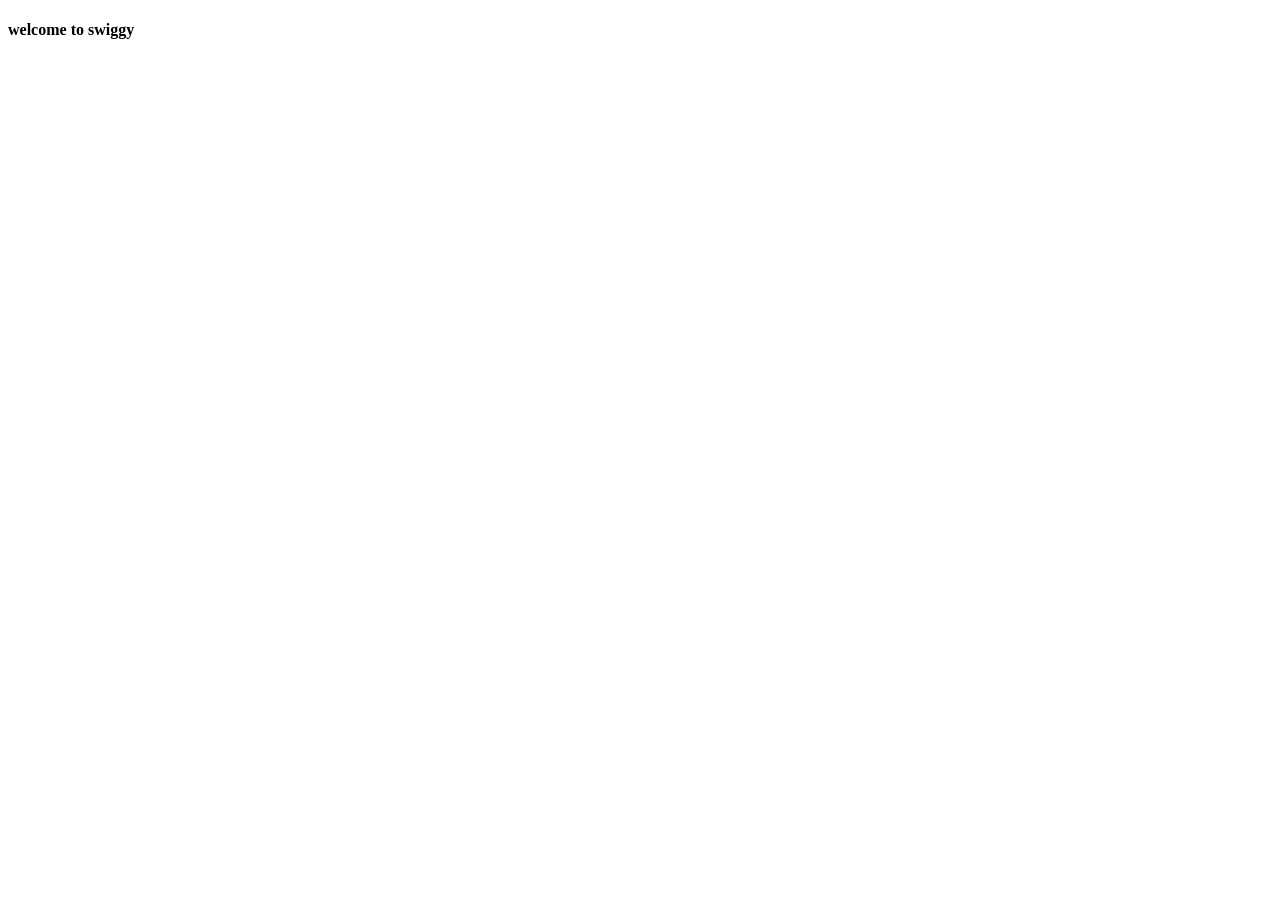
==== index.html @ f69aa1ff "demo" ====
<!DOCTYPE html>
<html lang="en">
<head>
    <meta charset="UTF-8">
    <meta name="viewport" content="width=device-width, initial-scale=1.0">
    <title>swiggy</title>
</head>
<body>
    <h4> welcome to swiggy</h4>
</body>
</html>
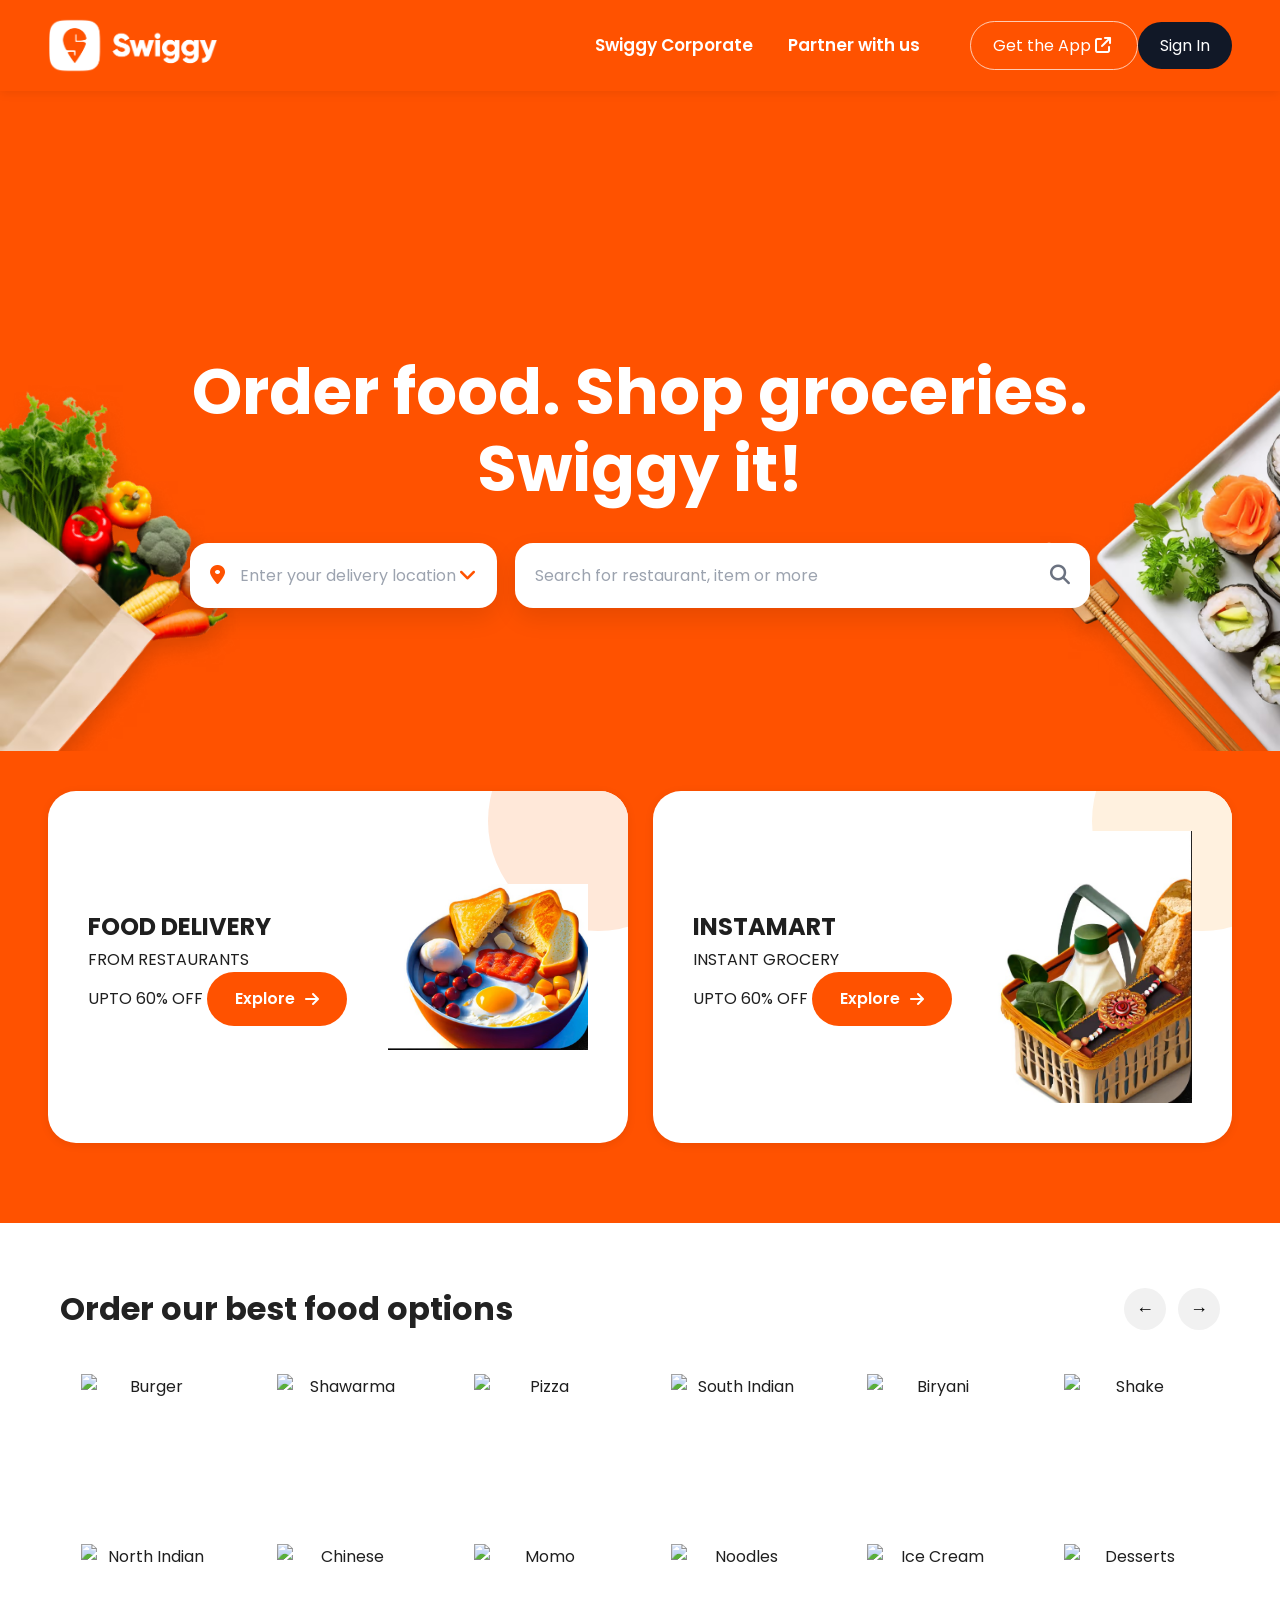
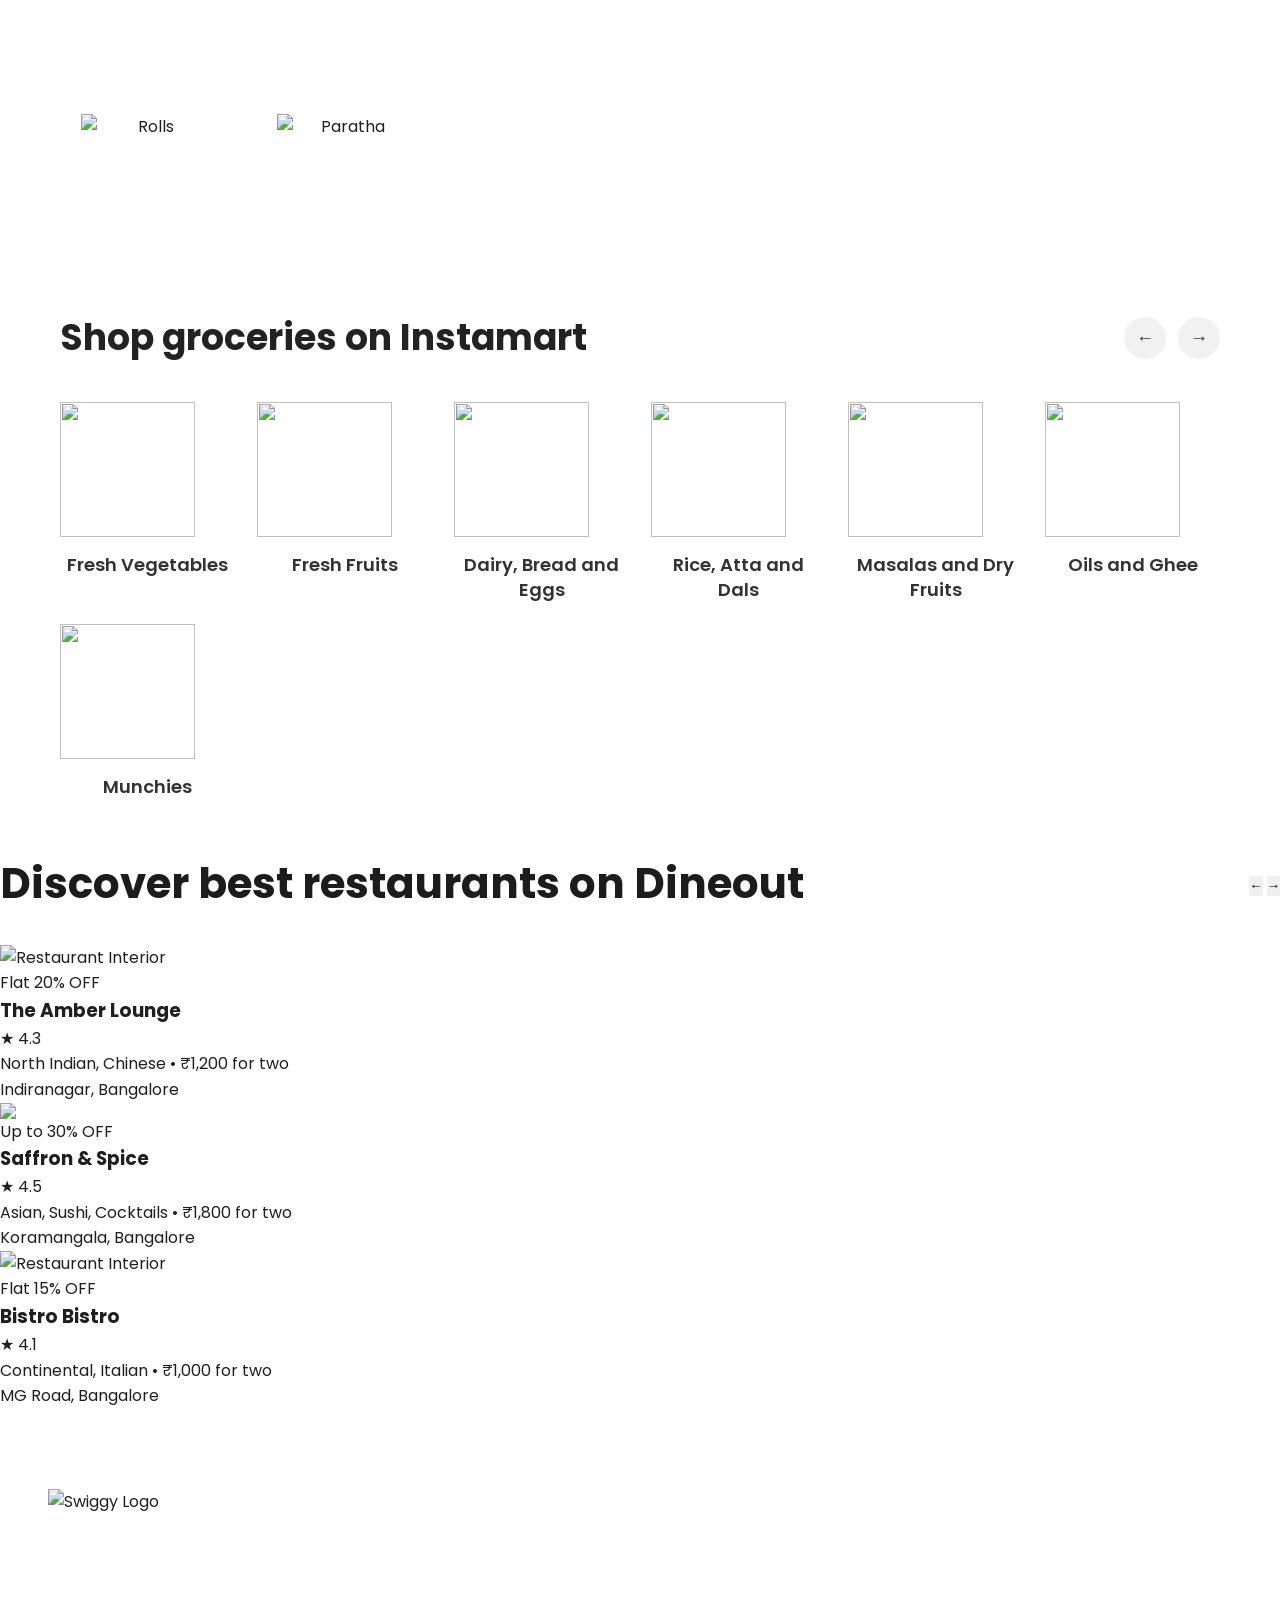
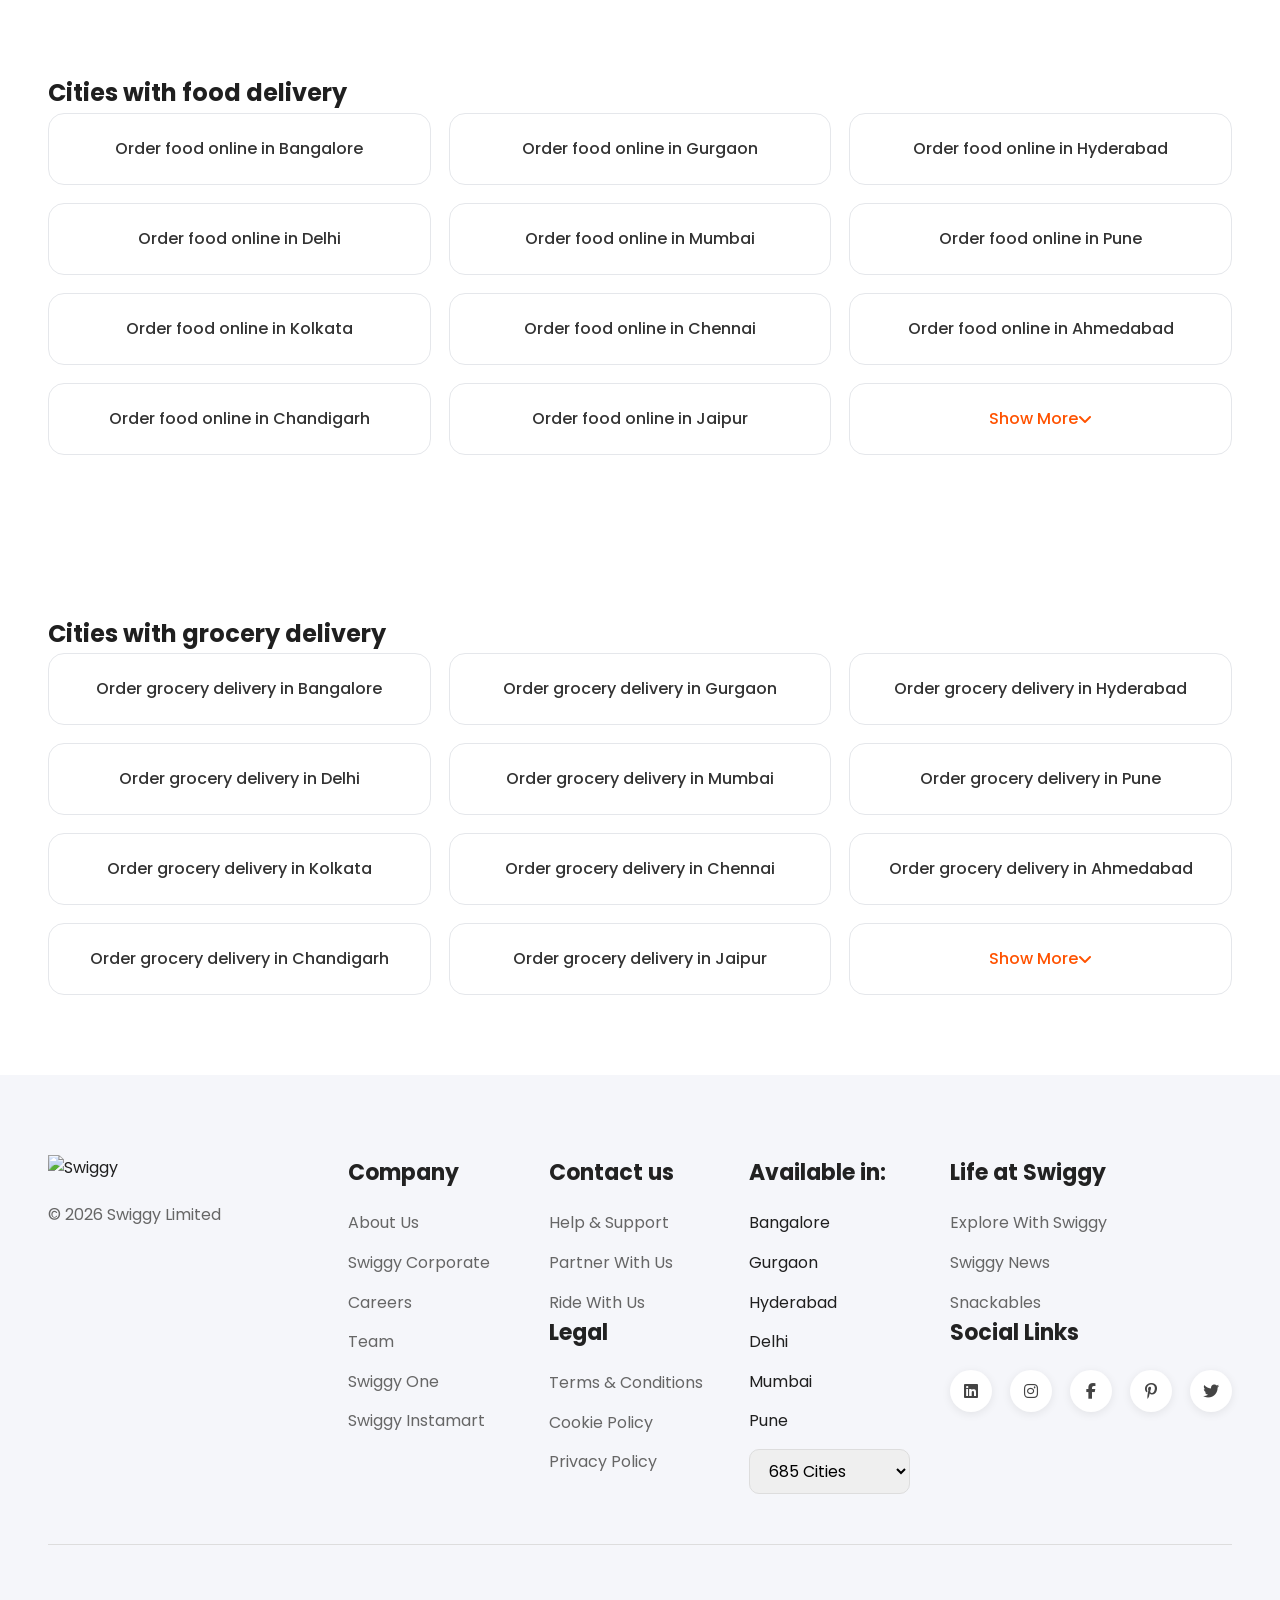
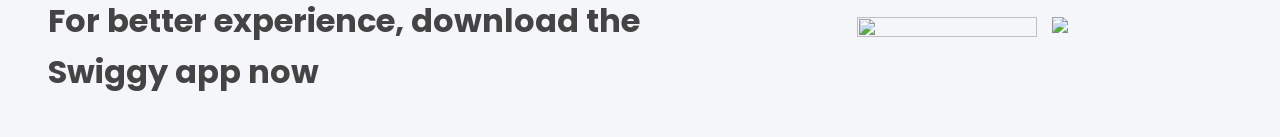
==== commit 5ba25436: "swiggy replica" ====
--- a/index.html
+++ b/index.html
@@ -1,11 +1,641 @@
 <!DOCTYPE html>
 <html lang="en">
+
 <head>
     <meta charset="UTF-8">
     <meta name="viewport" content="width=device-width, initial-scale=1.0">
-    <title>swiggy</title>
+    <title>Swiggy Clone</title>
+
+    <!-- CSS -->
+    <link rel="stylesheet" href="asset/css/index.css">
+
+    <!-- Google Font -->
+    <link href="https://fonts.googleapis.com/css2?family=Poppins:wght@300;400;500;600;700;800&display=swap"
+        rel="stylesheet">
+
+    <!-- Font Awesome -->
+    <link rel="stylesheet"
+        href="https://cdnjs.cloudflare.com/ajax/libs/font-awesome/6.6.0/css/all.min.css">
+    <link rel="stylesheet"
+        href="https://cdnjs.cloudflare.com/ajax/libs/font-awesome/6.5.2/css/all.min.css">
 </head>
+
 <body>
-    <h4> welcome to swiggy</h4>
+
+    
+
+    <header>
+
+        <div class="container">
+
+            <nav>
+
+                <div class="log">
+
+                    <img src="asset/images/logo.avif" alt="Swiggy Logo">
+
+                </div>
+
+                <ul class="nav-links">
+
+                    <li><a href="#">Swiggy Corporate</a></li>
+                    <li><a href="#">Partner with us</a></li>
+
+                </ul>
+
+                <div class="nav-btn">
+
+                    <a href="#" class="app-btn">
+                        Get the App
+                        <i class="fa-solid fa-arrow-up-right-from-square"></i>
+                    </a>
+
+                    <a href="#" class="signin-btn">
+                        Sign In
+                    </a>
+
+                </div>
+
+            </nav>
+
+        </div>
+
+    </header>
+
+
+    <main>
+
+       
+        <section class="hero">
+
+            <img src="asset/images/index1.avif" class="left-image" alt="Food">
+
+            <img src="asset/images/index2.avif" class="right-image" alt="Food">
+
+            <div class="container">
+
+                <div class="hero-content">
+
+                    <h1>
+                        Order food. Shop groceries.<br>
+                        Swiggy it!
+                    </h1>
+
+                    <!-- Search -->
+
+                    <div class="search-area">
+
+                        <div class="location-box">
+
+                            <i class="fa-solid fa-location-dot"></i>
+
+                            <input type="text"
+                                placeholder="Enter your delivery location">
+
+                            <i class="fa-solid fa-angle-down"></i>
+
+                        </div>
+
+                        <div class="search-box">
+
+                            <input type="text"
+                                placeholder="Search for restaurant, item or more">
+
+                            <i class="fa-solid fa-magnifying-glass"></i>
+
+                        </div>
+
+                    </div>
+
+                </div>
+
+            </div>
+
+        </section>
+
+        
+
+        <section class="services">
+
+            <div class="container">
+
+                <article class="service-card">
+
+                    <div class="service-text">
+
+                        <h2>FOOD DELIVERY</h2>
+
+                        <p>FROM RESTAURANTS</p>
+
+                        <span>UPTO 60% OFF</span>
+
+                         
+                        <a href="#" class="explore-btn">
+                    Explore <i class="fa-solid fa-arrow-right"></i>
+                </a>
+                    </div>
+
+                    <div class="service-image">
+
+                        <img src="asset/images/index3.jpg"
+                            alt="Food Delivery">
+
+                    </div>
+
+                </article>
+
+                <article class="service-card">
+
+                    <div class="service-text">
+
+                        <h2>INSTAMART</h2>
+
+                        <p>INSTANT GROCERY</p>
+
+                         <span>UPTO 60% OFF</span>
+
+                       
+                        <a href="#" class="explore-btn">
+                    Explore <i class="fa-solid fa-arrow-right"></i>
+                </a>
+                    </div>
+
+                    <div class="service-image">
+
+                        <img src="asset/images/index4.jpg"
+                            alt="Instamart">
+
+                    </div>
+
+                </article>
+
+            </div>
+
+        </section>
+
+     <section class="food-section">
+
+    <div class="section-header">
+        <h2>Order our best food options</h2>
+
+        <div class="slider-btns">
+            <button>&larr;</button>
+            <button>&rarr;</button>
+        </div>
+    </div>
+
+    <div class="food-grid">
+
+        <div class="food-card">
+            <img src="https://media-assets.swiggy.com/swiggy/image/upload/fl_lossy,f_auto,q_auto/PC_Mweb/Burger.png" alt="Burger">
+            
+        </div>
+
+        <div class="food-card">
+            <img src="	https://media-assets.swiggy.com/swiggy/image/upload/fl_lossy,f_auto,q_auto/PC_Mweb/Shawarma.png" alt="Shawarma">
+            
+        </div>
+
+        <div class="food-card">
+            <img src="	https://media-assets.swiggy.com/swiggy/image/upload/fl_lossy,f_auto,q_auto/PC_Mweb/Pizza.png" alt="Pizza">
+            
+        </div>
+
+        <div class="food-card">
+            <img src="https://media-assets.swiggy.com/swiggy/image/upload/fl_lossy,f_auto,q_auto/PC_Mweb/South%20Indian.png" alt="South Indian">
+        
+        </div>
+
+        <div class="food-card">
+            <img src="https://media-assets.swiggy.com/swiggy/image/upload/fl_lossy,f_auto,q_auto/PC_Mweb/Biryani.png" alt="Biryani">
+        </div>
+
+        <div class="food-card">
+            <img src="	https://media-assets.swiggy.com/swiggy/image/upload/fl_lossy,f_auto,q_auto/PC_Mweb/Shake.png" alt="Shake">
+            
+        </div>
+
+        <div class="food-card">
+            <img src="https://media-assets.swiggy.com/swiggy/image/upload/fl_lossy,f_auto,q_auto/PC_Mweb/North%20Indian.png" alt="North Indian">
+            
+        </div>
+
+        <div class="food-card">
+            <img src="https://media-assets.swiggy.com/swiggy/image/upload/fl_lossy,f_auto,q_auto/PC_Mweb/Chinese.png" alt="Chinese">
+            
+        </div>
+
+        <div class="food-card">
+            <img src="https://media-assets.swiggy.com/swiggy/image/upload/fl_lossy,f_auto,q_auto/PC_Mweb/Momo.png" alt="Momo">
+            
+        </div>
+
+        <div class="food-card">
+            <img src="https://media-assets.swiggy.com/swiggy/image/upload/fl_lossy,f_auto,q_auto/PC_Mweb/Noodles.png" alt="Noodles">
+            
+        </div>
+
+        <div class="food-card">
+            <img src="https://media-assets.swiggy.com/swiggy/image/upload/fl_lossy,f_auto,q_auto/PC_Mweb/Ice%20Cream.png" alt="Ice Cream">
+            
+        </div>
+
+        <div class="food-card">
+            <img src="	https://media-assets.swiggy.com/swiggy/image/upload/fl_lossy,f_auto,q_auto/PC_Mweb/Desserts.png" alt="Desserts">
+            
+        </div>
+
+        <div class="food-card">
+            <img src="https://media-assets.swiggy.com/swiggy/image/upload/fl_lossy,f_auto,q_auto/PC_Mweb/Rolls.png" alt="Rolls">
+            
+        </div>
+
+        <div class="food-card">
+            <img src="https://media-assets.swiggy.com/swiggy/image/upload/fl_lossy,f_auto,q_auto/PC_Mweb/Paratha.png" alt="Paratha">
+            
+        </div>
+            
+        </div>
+
+    </div>
+
+</section> 
+
+<!-- ================= GROCERY ================= -->
+
+<section class="grocery">
+
+    <div class="section-title">
+
+        <h2>Shop groceries on Instamart</h2>
+
+        <div class="arrows">
+            <button>&larr;</button>
+            <button>&rarr;</button>
+        </div>
+
+    </div>
+
+
+    <div class="grocery-grid">
+
+        <div class="item">
+            <img src="https://media-assets.swiggy.com/swiggy/image/upload/fl_lossy,f_auto,q_auto/NI_CATALOG/IMAGES/CIW/2025/5/14/43e3c412-4ca9-4894-82ba-24b69da80aa6_06c0d2a9-804c-4bf1-8725-7ebd234e144a">
+            <h3>Fresh Vegetables</h3>
+        </div>
+
+        <div class="item">
+            <img src="https://media-assets.swiggy.com/swiggy/image/upload/fl_lossy,f_auto,q_auto/NI_CATALOG/IMAGES/CIW/2025/5/14/a1493d81-f21e-415f-9875-f78383590fc2_9f3f0f68-4fbe-40f6-8f5d-5472a03469bd">
+            <h3>Fresh Fruits</h3>
+        </div>
+
+        <div class="item">
+            <img src="https://media-assets.swiggy.com/swiggy/image/upload/fl_lossy,f_auto,q_auto/NI_CATALOG/IMAGES/CIW/2025/5/14/6dea6676-ce07-45e6-b60c-a099c01c5462_6d33297a-5828-48ff-aa2a-c052ae97669e">
+            <h3>Dairy, Bread and Eggs</h3>
+        </div>
+
+        <div class="item">
+            <img  src="https://media-assets.swiggy.com/swiggy/image/upload/fl_lossy,f_auto,q_auto/NI_CATALOG/IMAGES/CIW/2025/5/14/097900ca-5d2d-4bb0-8e54-aede1e58dfd8_eab3796c-ac17-48fd-bfc7-6356c6f89783">
+            <h3>Rice, Atta and Dals</h3>
+        </div>
+
+        <div class="item">
+            <img  src="https://media-assets.swiggy.com/swiggy/image/upload/fl_lossy,f_auto,q_auto/NI_CATALOG/IMAGES/CIW/2025/5/14/64714677-e6b6-41c1-b533-6644d43e55f7_76ef86af-0483-41a5-8387-37901bf4ca6a">
+            <h3>Masalas and Dry Fruits</h3>
+        </div>
+
+        <div class="item">
+            <img src="https://media-assets.swiggy.com/swiggy/image/upload/fl_lossy,f_auto,q_auto/NI_CATALOG/IMAGES/CIW/2025/5/14/8e48ee13-3b51-49ea-b765-5cf3e7a97c04_695caa8a-c2f6-4a1a-9672-53213fea21aa">
+            <h3>Oils and Ghee</h3>
+        </div>
+
+        <div class="item">
+            <img  src="https://media-assets.swiggy.com/swiggy/image/upload/fl_lossy,f_auto,q_auto/NI_CATALOG/IMAGES/CIW/2024/7/6/73e018a7-d342-475e-aaca-ec5cd3d0c59f_228ff3d4-ff21-44db-9768-7a369c65ce6a">
+            <h3>Munchies</h3>
+        </div>
+
+    </div>
+
+</section>
+<section class="dineout-section">
+  <div class="dineout-container">
+    <!-- Header with Title & Controls -->
+    <div class="dineout-header">
+      <h2 class="dineout-title">Discover best restaurants on Dineout</h2>
+      <div class="dineout-nav">
+        <button class="nav-btn prev-btn" aria-label="Previous">
+          &#8592;
+        </button>
+        <button class="nav-btn next-btn" aria-label="Next">
+          &#8594;
+        </button>
+      </div>
+    </div>
+
+    <!-- Restaurant Cards Grid / Scroll Row -->
+    <div class="dineout-cards">
+      <!-- Card 1 -->
+      <div class="restaurant-card">
+        <div class="card-image-wrapper">
+          <img src="https://encrypted-tbn0.gstatic.com/images?q=tbn:ANd9GcTFpygjdsZokTBW1tqlYyGJPBnMRdenWrh4oKrAYoOZqA&s" alt="Restaurant Interior">
+          <span class="offer-badge">Flat 20% OFF</span>
+        </div>
+        <div class="card-details">
+          <div class="card-title-row">
+            <h3 class="restaurant-name">The Amber Lounge</h3>
+            <span class="rating-badge">★ 4.3</span>
+          </div>
+          <div class="card-info">
+            <p class="cuisine">North Indian, Chinese • ₹1,200 for two</p>
+            <p class="location">Indiranagar, Bangalore</p>
+          </div>
+        </div>
+      </div>
+
+      <!-- Card 2 -->
+      <div class="restaurant-card">
+        <div class="card-image-wrapper">
+          <img src="https://dineout-media-assets.swiggy.com/swiggy/image/upload/fl_lossy,f_auto,q_auto,w_600,h_400/DINEOUT_ALL_RESTAURANTS/IMAGES/RESTAURANT_IMAGE_SERVICE/2025/5/30/8e0786c9-d8c5-43a6-8f8a-533820008587_unnamed41c76a001410d94d009133190ad6445979.JPG">
+          <span class="offer-badge">Up to 30% OFF</span>
+        </div>
+        <div class="card-details">
+          <div class="card-title-row">
+            <h3 class="restaurant-name">Saffron & Spice</h3>
+            <span class="rating-badge">★ 4.5</span>
+          </div>
+          <div class="card-info">
+            <p class="cuisine">Asian, Sushi, Cocktails • ₹1,800 for two</p>
+            <p class="location">Koramangala, Bangalore</p>
+          </div>
+        </div>
+      </div>
+
+      <!-- Card 3 -->
+      <div class="restaurant-card">
+        <div class="card-image-wrapper">
+          <img src="https://dineout-media-assets.swiggy.com/swiggy/image/upload/fl_lossy,f_auto,q_auto,w_600,h_400/DINEOUT_ALL_RESTAURANTS/IMAGES/RESTAURANT_IMAGE_SERVICE/2024/10/9/23f198ff-1782-4d89-ad84-7c7748ade7fb_20241009T150026571.jpg" alt="Restaurant Interior">
+          <span class="offer-badge">Flat 15% OFF</span>
+        </div>
+        <div class="card-details">
+          <div class="card-title-row">
+            <h3 class="restaurant-name">Bistro Bistro</h3>
+            <span class="rating-badge">★ 4.1</span>
+          </div>
+          <div class="card-info">
+            <p class="cuisine">Continental, Italian • ₹1,000 for two</p>
+            <p class="location">MG Road, Bangalore</p>
+          </div>
+        </div>
+      </div>
+
+      </div>
+    </div>
+  </div>
+</section>
+
+<!-- ================= APP DOWNLOAD ================= -->
+
+<section class="app-download">
+
+    <div class="container">
+
+        <article class="download-content">
+
+            <div class="download-text">
+
+                <img src="https://media-assets.swiggy.com/swiggy/image/upload/fl_lossy,f_auto,q_auto/portal/m/seo/App_download_banner.png"alt="Swiggy Logo">
+            </div>
+
+        </article>
+
+    </div>
+
+</section>
+
+<!-- ================= FOOD DELIVERY CITIES ================= -->
+
+<section class="cities">
+
+    <div class="container">
+            <h2>Cities with food delivery</h2>
+        <div class="city-grid">
+
+            <a href="#">Order food online in Bangalore</a>
+
+            <a href="#">Order food online in Gurgaon</a>
+
+            <a href="#">Order food online in Hyderabad</a>
+
+            <a href="#">Order food online in Delhi</a>
+
+            <a href="#">Order food online in Mumbai</a>
+
+            <a href="#">Order food online in Pune</a>
+
+            <a href="#">Order food online in Kolkata</a>
+
+            <a href="#">Order food online in Chennai</a>
+
+            <a href="#">Order food online in Ahmedabad</a>
+
+            <a href="#">Order food online in Chandigarh</a>
+
+            <a href="#">Order food online in Jaipur</a>
+
+            <a href="#" class="show-more">
+
+                Show More
+
+                <i class="fa-solid fa-angle-down"></i>
+
+            </a>
+
+        </div>
+
+    </div>
+
+</section>
+
+<!-- ================= GROCERY DELIVERY CITIES ================= -->
+
+<section class="cities grocery-cities">
+
+    <div class="container">
+            <h2>Cities with grocery delivery</h2>
+
+        <div class="city-grid">
+
+            <a href="#">Order grocery delivery in Bangalore</a>
+
+            <a href="#">Order grocery delivery in Gurgaon</a>
+
+            <a href="#">Order grocery delivery in Hyderabad</a>
+
+            <a href="#">Order grocery delivery in Delhi</a>
+
+            <a href="#">Order grocery delivery in Mumbai</a>
+
+            <a href="#">Order grocery delivery in Pune</a>
+
+            <a href="#">Order grocery delivery in Kolkata</a>
+
+            <a href="#">Order grocery delivery in Chennai</a>
+
+            <a href="#">Order grocery delivery in Ahmedabad</a>
+
+            <a href="#">Order grocery delivery in Chandigarh</a>
+
+            <a href="#">Order grocery delivery in Jaipur</a>
+
+            <a href="#" class="show-more">
+
+                Show More
+
+                <i class="fa-solid fa-angle-down"></i>
+
+            </a>
+
+        </div>
+
+    </div>
+
+</section>
+
+<!-- ================= FOOTER ================= -->
+<footer>
+
+    <div class="container">
+
+        <div class="footer-grid">
+
+            <!-- Logo -->
+
+            <div class="footer-logo">
+
+                <img src="https://media-assets.swiggy.com/portal/testing/seo-home/Group.svg" alt="Swiggy">
+
+                <p>© 2026 Swiggy Limited</p>
+
+            </div>
+
+            <!-- Company -->
+
+            <div>
+
+                <h3>Company</h3>
+
+                <ul>
+                    <li><a href="#">About Us</a></li>
+                    <li><a href="#">Swiggy Corporate</a></li>
+                    <li><a href="#">Careers</a></li>
+                    <li><a href="#">Team</a></li>
+                    <li><a href="#">Swiggy One</a></li>
+                    <li><a href="#">Swiggy Instamart</a></li>
+                </ul>
+
+            </div>
+
+            <!-- Contact -->
+
+            <div>
+
+                <h3>Contact us</h3>
+
+                <ul>
+                    <li><a href="#">Help & Support</a></li>
+                    <li><a href="#">Partner With Us</a></li>
+                    <li><a href="#">Ride With Us</a></li>
+                </ul>
+
+                <h3 class="mt">Legal</h3>
+
+                <ul>
+                    <li><a href="#">Terms & Conditions</a></li>
+                    <li><a href="#">Cookie Policy</a></li>
+                    <li><a href="#">Privacy Policy</a></li>
+                </ul>
+
+            </div>
+
+            <!-- Available -->
+
+            <div>
+
+                <h3>Available in:</h3>
+
+                <ul>
+                    <li>Bangalore</li>
+                    <li>Gurgaon</li>
+                    <li>Hyderabad</li>
+                    <li>Delhi</li>
+                    <li>Mumbai</li>
+                    <li>Pune</li>
+                </ul>
+
+                <select>
+                    <option>685 Cities</option>
+                </select>
+
+            </div>
+
+            <!-- Life -->
+
+            <div>
+
+                <h3>Life at Swiggy</h3>
+
+                <ul>
+                    <li><a href="#">Explore With Swiggy</a></li>
+                    <li><a href="#">Swiggy News</a></li>
+                    <li><a href="#">Snackables</a></li>
+                </ul>
+
+                <h3 class="mt">Social Links</h3>
+
+                <div class="social-links">
+
+                    <a href="#"><i class="fab fa-linkedin"></i></a>
+
+                    <a href="#"><i class="fab fa-instagram"></i></a>
+
+                    <a href="#"><i class="fab fa-facebook-f"></i></a>
+
+                    <a href="#"><i class="fab fa-pinterest-p"></i></a>
+
+                    <a href="#"><i class="fab fa-twitter"></i></a>
+
+                </div>
+
+            </div>
+
+        </div>
+
+        <hr>
+
+        <div class="footer-bottom">
+
+            <h2>
+                For better experience, download the Swiggy app now
+            </h2>
+
+            <div class="store-buttons">
+
+                <img src="https://media-assets.swiggy.com/swiggy/image/upload/fl_lossy,f_auto,q_auto,w_200,h_65/icon-AppStore_lg30tv" height="65" width="200">
+
+                <img src="https://upload.wikimedia.org/wikipedia/commons/7/78/Google_Play_Store_badge_EN.svg">
+
+            </div>
+
+        </div>
+
+    </div>
+
+</footer>
+
+        
+    </main>
+
+
 </body>
+
 </html>
--- a/asset/css/index.css
+++ b/asset/css/index.css
@@ -0,0 +1,3816 @@
+/*==================================================
+    GOOGLE FONT
+==================================================*/
+@import url('https://fonts.googleapis.com/css2?family=Poppins:wght@300;400;500;600;700;800&display=swap');
+
+/*==================================================
+    ROOT VARIABLES
+==================================================*/
+:root{
+
+    --primary:#ff5200;
+    --secondary:#111827;
+
+    --white:#ffffff;
+    --black:#1f1f1f;
+
+    --gray-100:#f8f8f8;
+    --gray-200:#ececec;
+    --gray-300:#d1d5db;
+    --gray-500:#6b7280;
+    --gray-700:#374151;
+
+    --radius-sm:8px;
+    --radius-md:14px;
+    --radius-lg:20px;
+    --radius-xl:30px;
+
+    --shadow-sm:0 2px 10px rgba(0,0,0,.08);
+    --shadow-md:0 10px 25px rgba(0,0,0,.10);
+    --shadow-lg:0 20px 40px rgba(0,0,0,.15);
+
+    --transition:.3s ease;
+
+    --container:1400px;
+}
+
+/*==================================================
+    RESET
+==================================================*/
+
+*{
+    margin:0;
+    padding:0;
+    box-sizing:border-box;
+}
+
+html{
+    scroll-behavior:smooth;
+}
+
+body{
+
+    font-family:'Poppins',sans-serif;
+    background:var(--white);
+    color:var(--black);
+    line-height:1.6;
+    overflow-x:hidden;
+
+}
+
+img{
+
+    display:block;
+    width:100%;
+    height:auto;
+
+}
+
+a{
+
+    text-decoration:none;
+    color:inherit;
+
+}
+
+ul{
+
+    list-style:none;
+
+}
+
+button,
+input{
+
+    border:none;
+    outline:none;
+    font-family:inherit;
+
+}
+
+/*==================================================
+    CONTAINER
+==================================================*/
+
+.container{
+
+    width:min(100%,var(--container));
+    margin:auto;
+    padding-inline:16px;
+
+}
+
+/*==================================================
+    COMMON
+==================================================*/
+
+.section{
+
+    padding:70px 0;
+
+}
+
+.section-title{
+
+    font-size:clamp(1.8rem,3vw,2.5rem);
+    font-weight:700;
+    color:var(--secondary);
+    margin-bottom:2rem;
+
+}
+
+.text-center{
+
+    text-align:center;
+
+}
+
+.btn{
+
+    display:inline-flex;
+    align-items:center;
+    justify-content:center;
+    gap:10px;
+
+    padding:14px 26px;
+
+    border-radius:999px;
+
+    cursor:pointer;
+
+    transition:var(--transition);
+
+    font-weight:600;
+
+}
+
+.btn-primary{
+
+    background:var(--primary);
+    color:#fff;
+
+}
+
+.btn-primary:hover{
+
+    transform:translateY(-2px);
+
+}
+
+.btn-outline{
+
+    border:1px solid rgba(255,255,255,.8);
+    color:#fff;
+
+}
+
+.btn-outline:hover{
+
+    background:#fff;
+    color:var(--primary);
+
+}
+
+/*==================================================
+    HEADER
+==================================================*/
+
+header{
+
+    position:sticky;
+    top:0;
+    width:100%;
+    background:var(--primary);
+    z-index:999;
+    box-shadow:var(--shadow-sm);
+
+}
+
+/*==================================================
+    NAVIGATION
+==================================================*/
+
+nav{
+
+    display:flex;
+    flex-direction:column;
+    align-items:center;
+    gap:20px;
+
+    padding:18px 0;
+
+}
+
+.log{
+
+    display:flex;
+    align-items:center;
+    gap:12px;
+
+}
+
+.log img{
+
+    width:150px;
+
+}
+
+.log h2{
+
+    color:#fff;
+    font-size:1.4rem;
+    font-weight:700;
+
+}
+
+/*==========================
+        NAV LINKS
+===========================*/
+
+.nav-links{
+
+    display:flex;
+    flex-wrap:wrap;
+
+    justify-content:center;
+
+    gap:20px;
+
+}
+
+.nav-links a{
+
+    color:#fff;
+    font-weight:600;
+    font-size:16px;
+    transition:.3s;
+
+}
+
+.nav-links a:hover{
+
+    opacity:.85;
+
+}
+
+/*==========================
+      NAV BUTTONS
+===========================*/
+
+.nav-buttons{
+
+    display:flex;
+    flex-wrap:wrap;
+    justify-content:center;
+    gap:12px;
+
+}
+
+.app-btn{
+
+    padding:12px 22px;
+
+    border:1px solid rgba(255,255,255,.7);
+
+    border-radius:50px;
+
+    color:#fff;
+
+    transition:.3s;
+
+}
+
+.app-btn:hover{
+
+    background:#fff;
+    color:var(--primary);
+
+}
+
+.signin-btn{
+
+    background:#111827;
+    color:#fff;
+
+    padding:12px 22px;
+
+    border-radius:50px;
+
+    transition:.3s;
+
+}
+
+.signin-btn:hover{
+
+    background:#000;
+
+}
+
+/*==================================================
+    TABLET (768px)
+==================================================*/
+
+@media(min-width:768px){
+
+.container{
+
+    padding-inline:32px;
+
+}
+
+nav{
+
+    flex-direction:row;
+    justify-content:space-between;
+    align-items:center;
+
+}
+
+.nav-links{
+
+    margin-left:auto;
+    margin-right:30px;
+
+}
+
+}
+
+/*==================================================
+    LAPTOP (1024px)
+==================================================*/
+
+@media(min-width:1024px){
+
+.container{
+
+    padding-inline:48px;
+
+}
+
+.log img{
+
+    width:170px;
+
+}
+
+.nav-links{
+
+    gap:35px;
+
+}
+
+.nav-links a{
+
+    font-size:17px;
+
+}
+
+}
+
+/*==================================================
+    DESKTOP (1440px)
+==================================================*/
+
+@media(min-width:1440px){
+
+.container{
+
+    padding-inline:60px;
+
+}
+
+.nav-links{
+
+    gap:42px;
+
+}
+
+}
+/*==================================================
+                HERO SECTION
+==================================================*/
+
+.hero{
+
+    position:relative;
+    overflow:hidden;
+
+    width:100%;
+    min-height:100vh;
+
+    background:var(--primary);
+
+    display:flex;
+    align-items:center;
+    justify-content:center;
+
+    padding:120px 0 80px;
+
+}
+
+/*==================================================
+                HERO CONTAINER
+==================================================*/
+
+.hero .container{
+
+    position:relative;
+    z-index:2;
+
+}
+
+/*==================================================
+                HERO CONTENT
+==================================================*/
+
+.hero-content{
+
+    max-width:900px;
+    margin:auto;
+    text-align:center;
+
+}
+
+.hero-content h1{
+
+    font-size:clamp(2rem,7vw,4rem);
+    line-height:1.2;
+    font-weight:700;
+    color:#fff;
+
+    margin-bottom:25px;
+
+}
+
+.hero-content p{
+
+    font-size:clamp(1rem,2vw,1.2rem);
+
+    color:#fff;
+
+    opacity:.9;
+
+    margin-bottom:40px;
+
+}
+
+/*==================================================
+                SEARCH AREA
+==================================================*/
+
+.search-area{
+
+    display:flex;
+
+    flex-direction:column;
+
+    gap:18px;
+
+    width:100%;
+
+    max-width:900px;
+
+    margin:auto;
+
+}
+
+/*==================================================
+                LOCATION BOX
+==================================================*/
+
+.location-box{
+
+    width:100%;
+
+    height:65px;
+
+    background:#fff;
+
+    border-radius:18px;
+
+    display:flex;
+
+    align-items:center;
+
+    padding:0 20px;
+
+    box-shadow:var(--shadow-md);
+
+    transition:var(--transition);
+
+}
+
+.location-box:hover{
+
+    transform:translateY(-3px);
+
+}
+
+.location-box i{
+
+    color:var(--primary);
+
+    font-size:20px;
+
+}
+
+.location-box input{
+
+    flex:1;
+
+    border:none;
+
+    background:transparent;
+
+    margin-left:15px;
+
+    font-size:16px;
+
+}
+
+.location-box input::placeholder{
+
+    color:#9ca3af;
+
+}
+
+/*==================================================
+                SEARCH BOX
+==================================================*/
+
+.search-box{
+
+    width:100%;
+
+    height:65px;
+
+    background:#fff;
+
+    border-radius:18px;
+
+    display:flex;
+
+    align-items:center;
+
+    padding:0 20px;
+
+    box-shadow:var(--shadow-md);
+
+    transition:var(--transition);
+
+}
+
+.search-box:hover{
+
+    transform:translateY(-3px);
+
+}
+
+.search-box input{
+
+    flex:1;
+
+    border:none;
+
+    background:transparent;
+
+    margin-right:15px;
+
+    font-size:16px;
+
+}
+
+.search-box input::placeholder{
+
+    color:#9ca3af;
+
+}
+
+.search-box i{
+
+    font-size:20px;
+
+    color:var(--gray-500);
+
+}
+
+/*==================================================
+                HERO BUTTONS
+==================================================*/
+
+.hero-buttons{
+
+    display:flex;
+
+    flex-wrap:wrap;
+
+    justify-content:center;
+
+    gap:16px;
+
+    margin-top:35px;
+
+}
+
+.hero-buttons .btn{
+
+    min-width:180px;
+
+}
+
+/*==================================================
+                DECORATION IMAGES
+==================================================*/
+
+.left-image,
+.right-image{
+
+    display:none;
+
+}
+
+.left-image img,
+.right-image img{
+
+    width:100%;
+    height:auto;
+
+}
+
+/*==================================================
+                ANIMATION
+==================================================*/
+
+.hero-content h1,
+.hero-content p,
+.search-area{
+
+    animation:fadeUp .8s ease;
+
+}
+
+@keyframes fadeUp{
+
+    from{
+
+        opacity:0;
+        transform:translateY(40px);
+
+    }
+
+    to{
+
+        opacity:1;
+        transform:translateY(0);
+
+    }
+
+}
+
+/*==================================================
+                TABLET (768px)
+==================================================*/
+
+@media(min-width:768px){
+
+.hero{
+
+    min-height:720px;
+
+    padding:140px 0 120px;
+
+}
+
+.search-area{
+
+    flex-direction:row;
+
+    align-items:center;
+
+}
+
+.location-box{
+
+    flex:1;
+
+}
+
+.search-box{
+
+    flex:2;
+
+}
+
+.hero-content h1{
+
+    margin-bottom:35px;
+
+}
+
+}
+
+/*==================================================
+                LAPTOP (1024px)
+==================================================*/
+
+@media(min-width:1024px){
+
+.hero{
+
+    min-height:760px;
+
+}
+
+.hero-content{
+
+    max-width:950px;
+
+}
+
+.left-image{
+
+    display:block;
+
+    position:absolute;
+
+    left:0;
+
+    bottom:0;
+
+    width:240px;
+
+    z-index:1;
+
+}
+
+.right-image{
+
+    display:block;
+
+    position:absolute;
+
+    right:0;
+
+    bottom:0;
+
+    width:240px;
+
+    z-index:1;
+
+}
+
+}
+
+/*==================================================
+                DESKTOP (1440px)
+==================================================*/
+
+@media(min-width:1440px){
+
+.hero{
+
+    min-height:820px;
+
+}
+
+.hero-content{
+
+    max-width:1000px;
+
+}
+
+.left-image{
+
+    width:280px;
+
+}
+
+.right-image{
+
+    width:280px;
+
+}
+
+.hero-content h1{
+
+    max-width:950px;
+
+    margin-inline:auto;
+
+}
+
+}
+/*==================================================
+                SERVICES SECTION
+==================================================*/
+
+.services{
+
+    background:var(--primary);
+
+    margin-top:-100px;
+
+    padding:40px 0 80px;
+
+    position:relative;
+
+    z-index:10;
+
+}
+
+/*==================================================
+                GRID
+==================================================*/
+
+.services .container{
+
+    display:grid;
+
+    grid-template-columns:1fr;
+
+    gap:25px;
+
+}
+
+/*==================================================
+                CARD
+==================================================*/
+
+.service-card{
+
+    position:relative;
+
+    overflow:hidden;
+
+    display:flex;
+
+    flex-direction:column;
+
+    justify-content:space-between;
+
+    align-items:center;
+
+    text-align:center;
+
+    background:#fff;
+
+    border-radius:28px;
+
+    padding:30px 25px;
+
+    min-height:430px;
+
+    transition:var(--transition);
+
+    box-shadow:var(--shadow-sm);
+
+}
+
+.service-card:hover{
+
+    transform:translateY(-8px);
+
+    box-shadow:var(--shadow-lg);
+
+}
+
+/*==================================================
+                DECORATIVE CIRCLE
+==================================================*/
+
+.service-card::before{
+
+    content:"";
+
+    position:absolute;
+
+    width:220px;
+
+    height:220px;
+
+    background:#fff4ec;
+
+    border-radius:50%;
+
+    right:-80px;
+
+    top:-80px;
+
+    z-index:0;
+
+}
+
+.service-card:nth-child(1)::before{
+
+    background:#ffe8d9;
+
+}
+
+.service-card:nth-child(2)::before{
+
+    background:#fff1df;
+
+}
+
+/*==================================================
+                CONTENT
+==================================================*/
+
+.service-content{
+
+    position:relative;
+
+    z-index:2;
+
+    width:100%;
+
+}
+
+.service-content span{
+
+    display:inline-block;
+
+    padding:8px 18px;
+
+    background:#fff4ec;
+
+    color:var(--primary);
+
+    border-radius:50px;
+
+    font-size:.9rem;
+
+    font-weight:600;
+
+    margin-bottom:18px;
+
+}
+
+.service-content h2{
+
+    font-size:clamp(1.8rem,5vw,3rem);
+
+    color:#222;
+
+    line-height:1.15;
+
+    margin-bottom:15px;
+
+    font-weight:700;
+
+}
+
+.service-content p{
+
+    font-size:1rem;
+
+    color:#666;
+
+    line-height:1.7;
+
+    margin-bottom:28px;
+
+}
+
+/*==================================================
+                BUTTON
+==================================================*/
+
+.explore-btn{
+
+    display:inline-flex;
+
+    align-items:center;
+
+    justify-content:center;
+
+    gap:10px;
+
+    padding:14px 28px;
+
+    border-radius:50px;
+
+    background:var(--primary);
+
+    color:#fff;
+
+    font-weight:600;
+
+    transition:var(--transition);
+
+}
+
+.explore-btn:hover{
+
+    transform:translateY(-2px);
+
+}
+
+.explore-btn i{
+
+    transition:.3s;
+
+}
+
+.explore-btn:hover i{
+
+    transform:translateX(5px);
+
+}
+
+/*==================================================
+                IMAGE
+==================================================*/
+
+.service-image{
+
+    position:relative;
+
+    z-index:2;
+
+    width:100%;
+
+    display:flex;
+
+    justify-content:center;
+
+    margin-top:35px;
+
+}
+
+.service-image img{
+
+    width:min(220px,100%);
+
+    transition:.4s;
+
+}
+
+.service-card:hover .service-image img{
+
+    transform:scale(1.08);
+
+}
+
+/*==================================================
+                TABLET
+==================================================*/
+
+@media(min-width:768px){
+
+.services .container{
+
+    grid-template-columns:repeat(2,1fr);
+
+}
+
+.service-card{
+
+    min-height:420px;
+
+}
+
+.service-content h2{
+
+    font-size:2.3rem;
+
+}
+
+.service-image img{
+
+    width:210px;
+
+}
+
+}
+
+/*==================================================
+                LAPTOP
+==================================================*/
+
+@media(min-width:1024px){
+
+.service-card{
+
+    flex-direction:row;
+
+    align-items:center;
+
+    justify-content:space-between;
+
+    text-align:left;
+
+    padding:40px;
+
+    min-height:330px;
+
+}
+
+.service-content{
+
+    width:55%;
+
+}
+
+.service-image{
+
+    width:40%;
+
+    justify-content:flex-end;
+
+    margin-top:0;
+
+}
+
+.service-image img{
+
+    width:220px;
+
+}
+
+}
+
+/*==================================================
+                DESKTOP
+==================================================*/
+
+@media(min-width:1440px){
+
+.services{
+
+    padding:50px 0 90px;
+
+}
+
+.service-card{
+
+    min-height:360px;
+
+    padding:45px;
+
+}
+
+.service-content h2{
+
+    font-size:3rem;
+
+}
+
+.service-content p{
+
+    font-size:1.05rem;
+
+}
+
+.service-image img{
+
+    width:250px;
+
+}
+
+}
+/*==================================================
+                FOOD & GROCERY SECTION
+==================================================*/
+
+.food-section{
+    width:100%;
+    max-width:1200px;
+    margin:60px auto;
+    padding:0 20px;
+}
+
+.section-header{
+    display:flex;
+    justify-content:space-between;
+    align-items:center;
+    margin-bottom:40px;
+}
+
+.section-header h2{
+    font-size:2rem;
+    font-weight:700;
+    color:#222;
+}
+
+.slider-btns{
+    display:flex;
+    gap:12px;
+}
+
+.slider-btns button{
+    width:42px;
+    height:42px;
+    border:none;
+    border-radius:50%;
+    background:#f1f1f1;
+    font-size:18px;
+    cursor:pointer;
+    transition:.3s;
+}
+
+.slider-btns button:hover{
+    background:#dcdcdc;
+}
+
+.food-grid{
+    display:grid;
+    grid-template-columns:repeat(7,1fr);
+    gap:35px 20px;
+    text-align:center;
+}
+
+.food-card{
+    cursor:pointer;
+    transition:.3s;
+}
+
+.food-card:hover{
+    transform:translateY(-8px);
+}
+
+.food-card img{
+    width:135px;
+    height:135px;
+    object-fit:contain;
+    margin:auto;
+    display:block;
+}
+
+.food-card h3{
+    margin-top:15px;
+    font-size:24px;
+    font-weight:500;
+    color:#333;
+}
+
+
+/*==================================================
+            GROCERY SECTION
+==================================================*/
+
+.grocery{
+    width:100%;
+    max-width:1200px;
+    margin:60px auto;
+    padding:0 20px;
+}
+
+
+
+.grocery .section-title{
+    display:flex;
+    justify-content:space-between;
+    align-items:center;
+    margin-bottom:35px;
+}
+
+.grocery .section-title h2{
+    font-size:36px;
+    font-weight:700;
+    color:#222;
+}
+
+
+.arrows{
+    display:flex;
+    gap:12px;
+}
+
+.arrows button{
+    width:42px;
+    height:42px;
+    border:none;
+    border-radius:50%;
+    background:#f1f1f1;
+    color:#333;
+    font-size:18px;
+    cursor:pointer;
+    transition:0.3s;
+}
+
+.arrows button:hover{
+    background:#d9d9d9;
+}
+
+.grocery-grid{
+    display:grid;
+    grid-template-columns:repeat(7,1fr);
+    gap:22px;
+}
+
+
+.item{
+    text-align:center;
+    cursor:pointer;
+    transition:.3s;
+}
+
+.item:hover{
+    transform:translateY(-6px);
+}
+
+
+.item h3{
+    margin-top:15px;
+    font-size:18px;
+    font-weight:600;
+    color:#333;
+    line-height:1.4;
+}
+
+
+/*==================================================
+                TABLET
+==================================================*/
+
+@media(min-width:768px){
+
+.food-grid{
+
+    grid-template-columns:repeat(4,1fr);
+
+}
+
+.grocery-grid{
+
+    grid-template-columns:repeat(4,1fr);
+
+}
+
+.food-card img,
+.item img{
+
+    width:130px;
+
+    height:130px;
+
+}
+
+}
+
+/*==================================================
+                LAPTOP
+==================================================*/
+
+@media(min-width:1024px){
+
+.food-grid{
+
+    grid-template-columns:repeat(6,1fr);
+
+}
+
+.grocery-grid{
+
+    grid-template-columns:repeat(6,1fr);
+
+}
+
+.food-card img,
+.item img{
+
+    width:135px;
+
+    height:135px;
+
+}
+
+.food-card h3{
+
+    font-size:20px;
+
+}
+
+.item h3{
+
+    font-size:18px;
+
+}
+
+}
+
+/*==================================================
+                DESKTOP
+==================================================*/
+
+@media(min-width:1440px){
+
+.food-grid{
+
+    grid-template-columns:repeat(7,1fr);
+
+}
+
+.grocery-grid{
+
+    grid-template-columns:repeat(7,1fr);
+
+}
+
+.food-card img,
+.item img{
+
+    width:145px;
+
+    height:145px;
+
+}
+
+.section-header,
+.grocery .section-title{
+
+    margin-bottom:45px;
+
+}
+
+}
+/*==================================================
+                DINEOUT SECTION
+==================================================*/
+
+
+
+ .dineout{
+    width:90%;
+    max-width:1280px;
+    margin:70px auto;
+}
+
+/* Heading Section */
+
+.dineout-header{
+
+    display:flex;
+
+    justify-content:space-between;
+
+    align-items:center;
+
+    margin-bottom:35px;
+}
+
+/* Heading */
+
+.dineout-header h2{
+
+    margin:0;
+
+    font-size:42px;
+
+    font-weight:700;
+
+    color:#1c1c1c;
+
+    line-height:1.2;
+}
+
+
+
+
+
+.restaurant-grid{
+    display:grid;
+    grid-template-columns:repeat(4,1fr);
+    gap:22px;
+}
+
+/* ==========================
+   CARD
+========================== */
+
+.card{
+    background:#fff;
+    border-radius:20px;
+    overflow:hidden;
+    box-shadow:0 3px 10px rgba(0,0,0,.08);
+    transition:.3s;
+}
+
+.card:hover{
+    transform:translateY(-6px);
+}
+
+/* ==========================
+   IMAGE
+========================== */
+
+.card img{
+    width:100%;
+    height:220px;
+    object-fit:cover;
+    display:block;
+}
+
+/* ==========================
+   CONTENT
+========================== */
+
+.card-content{
+    padding:16px;
+}
+
+/* Restaurant Name + Rating */
+
+.top{
+    display:flex;
+    justify-content:space-between;
+    align-items:flex-start;
+    gap:10px;
+    margin-bottom:10px;
+}
+
+.top h3{
+    flex:1;
+    font-size:20px;
+    font-weight:700;
+    color:#222;
+    line-height:1.3;
+
+    display:-webkit-box;
+    line-clamp: 2;
+    -webkit-line-clamp:2;
+    -webkit-box-orient:vertical;
+    overflow:hidden;
+}
+
+.top span{
+    background:#16a34a;
+    color:#fff;
+    padding:4px 8px;
+    border-radius:15px;
+    font-size:14px;
+    white-space:nowrap;
+}
+
+/* Cuisine */
+
+.card-content p{
+    font-size:15px;
+    color:#666;
+    margin:8px 0;
+}
+
+/* Price & Distance */
+
+.bottom{
+    display:flex;
+    justify-content:space-between;
+    align-items:center;
+    font-size:15px;
+    color:#555;
+    margin-bottom:15px;
+}
+
+/* ==========================
+   OFFER BOX
+========================== */
+
+.offer{
+    display:flex;
+    justify-content:space-between;
+    align-items:center;
+
+    background:#18a957;
+    color:#fff;
+
+    padding:12px 15px;
+
+    border-radius:10px;
+
+    font-size:14px;
+
+    font-weight:600;
+
+    margin-bottom:10px;
+}
+
+.offer strong{
+    font-size:14px;
+}
+
+/* ==========================
+   BANK OFFER
+========================== */
+
+.bank-offer{
+
+    background:#dff7e7;
+
+    color:#0d8d47;
+
+    padding:12px 15px;
+
+    border-radius:10px;
+
+    font-size:14px;
+
+    margin-bottom:10px;
+}
+
+/* ==========================
+   PAYMENT OFFER
+========================== */
+
+.payment-offer{
+
+    color:#5a36d6;
+
+    font-size:14px;
+
+    font-weight:600;
+}
+.restaurant-grid{
+    display:grid;
+    grid-template-columns:repeat(3,1fr);
+    gap:24px;
+}
+
+.card img{
+    width:100%;
+    height:220px;
+    object-fit:cover;
+    border-radius:20px 20px 0 0;
+}
+
+.card{
+    border-radius:20px;
+    overflow:hidden;
+    background:#fff;
+    box-shadow:0 2px 10px rgba(0,0,0,.08);
+}
+
+.offer{
+    margin-top:12px;
+    background:#1ba672;
+    color:#fff;
+    padding:12px;
+    border-radius:10px;
+    display:flex;
+    justify-content:space-between;
+}
+
+.bank-offer{
+    margin-top:10px;
+    background:#d9f7e6;
+    padding:10px;
+    border-radius:10px;
+    color:#118847;
+}
+
+.payment-offer{
+    margin-top:10px;
+    color:#5d3fd3;
+    font-size:14px;
+}
+
+/*==================================================
+                DELIVERY
+==================================================*/
+
+.delivery{
+
+    display:flex;
+
+    justify-content:space-between;
+
+    align-items:center;
+
+    border-top:1px solid #ececec;
+
+    margin-top:18px;
+
+    padding-top:16px;
+
+    font-size:14px;
+
+    color:#555;
+
+}
+
+/*==================================================
+                TAGS
+==================================================*/
+
+.restaurant-tags{
+
+    display:flex;
+
+    flex-wrap:wrap;
+
+    gap:10px;
+
+    margin-top:18px;
+
+}
+
+.restaurant-tags span{
+
+    background:#f5f5f5;
+
+    color:#555;
+
+    padding:6px 14px;
+
+    border-radius:30px;
+
+    font-size:13px;
+
+}
+
+/*==================================================
+                VIEW BUTTON
+==================================================*/
+
+.restaurant-btn{
+
+    margin-top:50px;
+
+    text-align:center;
+
+}
+
+.restaurant-btn a{
+
+    display:inline-flex;
+
+    align-items:center;
+
+    justify-content:center;
+
+    gap:10px;
+
+    padding:15px 34px;
+
+    border-radius:50px;
+
+    background:var(--primary);
+
+    color:#fff;
+
+    font-weight:600;
+
+    transition:.3s;
+
+}
+
+.restaurant-btn a:hover{
+
+    transform:translateY(-3px);
+
+}
+
+/*==================================================
+                TABLET
+==================================================*/
+
+@media(min-width:768px){
+
+.restaurant-grid{
+
+    grid-template-columns:repeat(2,1fr);
+
+}
+
+.card img{
+
+    height:230px;
+
+}
+
+}
+
+/*==================================================
+                LAPTOP
+==================================================*/
+
+@media(min-width:1024px){
+
+.restaurant-grid{
+
+    grid-template-columns:repeat(3,1fr);
+
+}
+
+.card img{
+
+    height:240px;
+
+}
+
+}
+
+/*==================================================
+                DESKTOP
+==================================================*/
+
+@media(min-width:1440px){
+
+.restaurant-grid{
+
+    grid-template-columns:repeat(4,1fr);
+
+}
+
+.card img{
+
+    height:250px;
+
+}
+
+.card-content{
+
+    padding:22px;
+
+}
+
+}
+/*==================================================
+                APP DOWNLOAD
+==================================================*/
+
+.app-download{
+
+    padding:80px 0;
+
+    background:#ffffff;
+
+}
+
+.download-container{
+
+    background:#111827;
+
+    border-radius:24px;
+
+    padding:40px 25px;
+
+    display:flex;
+
+    flex-direction:column;
+
+    gap:40px;
+
+    align-items:center;
+
+    text-align:center;
+
+    overflow:hidden;
+
+}
+
+.download-left{
+
+    width:100%;
+
+}
+
+.download-left .logo{
+
+    display:flex;
+
+    justify-content:center;
+
+    align-items:center;
+
+    gap:12px;
+
+    margin-bottom:25px;
+
+}
+
+.download-left .logo img{
+
+    width:40px;
+
+}
+
+.download-left .logo span{
+
+    color:var(--primary);
+
+    font-size:28px;
+
+    font-weight:700;
+
+}
+
+.download-left h2{
+
+    color:#fff;
+
+    font-size:clamp(2rem,5vw,3.4rem);
+
+    line-height:1.2;
+
+    margin-bottom:20px;
+
+}
+
+.download-left p{
+
+    color:#d1d5db;
+
+    font-size:1rem;
+
+    line-height:1.8;
+
+}
+
+.download-right{
+
+    width:100%;
+
+    display:flex;
+
+    justify-content:center;
+
+}
+
+.download-right img{
+
+    width:min(320px,100%);
+
+}
+
+/*==================================================
+                STORE BUTTONS
+==================================================*/
+
+.store-buttons{
+
+    display:flex;
+
+    flex-wrap:wrap;
+
+    justify-content:center;
+
+    gap:15px;
+
+    margin-top:35px;
+
+}
+
+.store-buttons img{
+
+    width:180px;
+
+    transition:.3s;
+
+    cursor:pointer;
+
+}
+
+.store-buttons img:hover{
+
+    transform:translateY(-4px);
+
+}
+
+/*==================================================
+                TABLET
+==================================================*/
+
+@media(min-width:768px){
+
+.download-container{
+
+    padding:55px;
+
+}
+
+}
+
+/*==================================================
+                LAPTOP
+==================================================*/
+
+@media(min-width:1024px){
+
+.download-container{
+
+    flex-direction:row;
+
+    justify-content:space-between;
+
+    text-align:left;
+
+}
+
+.download-left{
+
+    width:55%;
+
+}
+
+.download-right{
+
+    width:40%;
+
+    justify-content:flex-end;
+
+}
+
+.download-left .logo{
+
+    justify-content:flex-start;
+
+}
+
+.store-buttons{
+
+    justify-content:flex-start;
+
+}
+
+}
+
+/*==================================================
+                DESKTOP
+==================================================*/
+
+@media(min-width:1440px){
+
+.download-container{
+
+    padding:70px;
+
+}
+
+.download-left h2{
+
+    max-width:600px;
+
+}
+
+.download-right img{
+
+    width:420px;
+
+}
+
+}
+
+
+/*==================================================
+                CITIES SECTION
+==================================================*/
+
+.cities{
+
+    padding:80px 0;
+
+    background:#fff;
+
+}
+
+.city-grid{
+
+    display:grid;
+
+    grid-template-columns:1fr;
+
+    gap:18px;
+
+}
+
+.city-grid a{
+
+    display:flex;
+
+    justify-content:center;
+
+    align-items:center;
+
+    text-align:center;
+
+    height:72px;
+
+    padding:15px;
+
+    border:1px solid #e5e7eb;
+
+    border-radius:16px;
+
+    color:#333;
+
+    background:#fff;
+
+    transition:.3s;
+
+    font-weight:500;
+
+}
+
+.city-grid a:hover{
+
+    border-color:var(--primary);
+
+    color:var(--primary);
+
+    transform:translateY(-3px);
+
+    box-shadow:var(--shadow-sm);
+
+}
+
+.show-more{
+
+    color:var(--primary)!important;
+
+    font-weight:600;
+
+}
+
+/*==================================================
+                TABLET
+==================================================*/
+
+@media(min-width:768px){
+
+.city-grid{
+
+    grid-template-columns:repeat(2,1fr);
+
+}
+
+}
+
+/*==================================================
+                LAPTOP
+==================================================*/
+
+@media(min-width:1024px){
+
+.city-grid{
+
+    grid-template-columns:repeat(3,1fr);
+
+}
+
+}
+
+/*==================================================
+                DESKTOP
+==================================================*/
+
+@media(min-width:1440px){
+
+.city-grid{
+
+    grid-template-columns:repeat(4,1fr);
+
+}
+
+}
+
+
+/*==================================================
+                FOOTER
+==================================================*/
+
+footer{
+
+    background:#f5f6fa;
+
+    padding:80px 0 40px;
+
+}
+
+.footer-grid{
+
+    display:grid;
+
+    grid-template-columns:1fr;
+
+    gap:40px;
+
+}
+
+.footer-logo img{
+
+    width:170px;
+
+    margin-bottom:20px;
+
+}
+
+.footer-logo p{
+
+    color:#666;
+
+    line-height:1.8;
+
+}
+
+footer h3{
+
+    font-size:22px;
+
+    margin-bottom:20px;
+
+    color:#222;
+
+}
+
+footer ul{
+
+    display:flex;
+
+    flex-direction:column;
+
+    gap:14px;
+
+}
+
+footer ul li a{
+
+    color:#666;
+
+    transition:.3s;
+
+}
+
+footer ul li a:hover{
+
+    color:var(--primary);
+
+}
+
+select{
+
+    width:160px;
+
+    height:45px;
+
+    border:1px solid #ddd;
+
+    border-radius:10px;
+
+    padding:0 15px;
+
+    margin-top:15px;
+
+}
+
+/*==================================================
+                SOCIAL
+==================================================*/
+
+.social-links{
+
+    display:flex;
+
+    gap:18px;
+
+    margin-top:20px;
+
+}
+
+.social-links a{
+
+    width:42px;
+
+    height:42px;
+
+    display:flex;
+
+    justify-content:center;
+
+    align-items:center;
+
+    border-radius:50%;
+
+    background:#fff;
+
+    color:#444;
+
+    transition:.3s;
+
+    box-shadow:var(--shadow-sm);
+
+}
+
+.social-links a:hover{
+
+    background:var(--primary);
+
+    color:#fff;
+
+}
+
+/*==================================================
+                FOOTER LINE
+==================================================*/
+
+footer hr{
+
+    margin:50px 0;
+
+    border:none;
+
+    height:1px;
+
+    background:#ddd;
+
+}
+
+/*==================================================
+                FOOTER BOTTOM
+==================================================*/
+
+.footer-bottom{
+
+    display:flex;
+
+    flex-direction:column;
+
+    align-items:center;
+
+    text-align:center;
+
+    gap:30px;
+
+}
+
+.footer-bottom h2{
+
+    font-size:clamp(1.5rem,3vw,2rem);
+
+    color:#444;
+
+    max-width:700px;
+
+}
+
+.footer-bottom .store-buttons{
+
+    margin-top:0;
+
+}
+
+/*==================================================
+                TABLET
+==================================================*/
+
+@media(min-width:768px){
+
+.footer-grid{
+
+    grid-template-columns:repeat(2,1fr);
+
+}
+
+}
+
+/*==================================================
+                LAPTOP
+==================================================*/
+
+@media(min-width:1024px){
+
+.footer-grid{
+
+    grid-template-columns:260px repeat(4,1fr);
+
+}
+
+.footer-bottom{
+
+    flex-direction:row;
+
+    justify-content:space-between;
+
+    text-align:left;
+
+}
+
+}
+
+/*==================================================
+                DESKTOP
+==================================================*/
+
+@media(min-width:1440px){
+
+footer{
+
+    padding:90px 0 50px;
+
+}
+
+.footer-grid{
+
+    gap:60px;
+
+}
+
+.footer-bottom h2{
+
+    max-width:750px;
+
+}
+
+}
+/*==================================================
+                APP DOWNLOAD
+==================================================*/
+
+.app-download{
+
+    padding:80px 0;
+
+    background:#ffffff;
+
+}
+
+.download-container{
+
+    background:#111827;
+
+    border-radius:24px;
+
+    padding:40px 25px;
+
+    display:flex;
+
+    flex-direction:column;
+
+    gap:40px;
+
+    align-items:center;
+
+    text-align:center;
+
+    overflow:hidden;
+
+}
+
+.download-left{
+
+    width:100%;
+
+}
+
+.download-left .logo{
+
+    display:flex;
+
+    justify-content:center;
+
+    align-items:center;
+
+    gap:12px;
+
+    margin-bottom:25px;
+
+}
+
+.download-left .logo img{
+
+    width:40px;
+
+}
+
+.download-left .logo span{
+
+    color:var(--primary);
+
+    font-size:28px;
+
+    font-weight:700;
+
+}
+
+.download-left h2{
+
+    color:#fff;
+
+    font-size:clamp(2rem,5vw,3.4rem);
+
+    line-height:1.2;
+
+    margin-bottom:20px;
+
+}
+
+.download-left p{
+
+    color:#d1d5db;
+
+    font-size:1rem;
+
+    line-height:1.8;
+
+}
+
+.download-right{
+
+    width:100%;
+
+    display:flex;
+
+    justify-content:center;
+
+}
+
+.download-right img{
+
+    width:min(320px,100%);
+
+}
+
+/*==================================================
+                STORE BUTTONS
+==================================================*/
+
+.store-buttons{
+
+    display:flex;
+
+    flex-wrap:wrap;
+
+    justify-content:center;
+
+    gap:15px;
+
+    margin-top:35px;
+
+}
+
+.store-buttons img{
+
+    width:180px;
+
+    transition:.3s;
+
+    cursor:pointer;
+
+}
+
+.store-buttons img:hover{
+
+    transform:translateY(-4px);
+
+}
+
+/*==================================================
+                TABLET
+==================================================*/
+
+@media(min-width:768px){
+
+.download-container{
+
+    padding:55px;
+
+}
+
+}
+
+/*==================================================
+                LAPTOP
+==================================================*/
+
+@media(min-width:1024px){
+
+.download-container{
+
+    flex-direction:row;
+
+    justify-content:space-between;
+
+    text-align:left;
+
+}
+
+.download-left{
+
+    width:55%;
+
+}
+
+.download-right{
+
+    width:40%;
+
+    justify-content:flex-end;
+
+}
+
+.download-left .logo{
+
+    justify-content:flex-start;
+
+}
+
+.store-buttons{
+
+    justify-content:flex-start;
+
+}
+
+}
+
+/*==================================================
+                DESKTOP
+==================================================*/
+
+@media(min-width:1440px){
+
+.download-container{
+
+    padding:70px;
+
+}
+
+.download-left h2{
+
+    max-width:600px;
+
+}
+
+.download-right img{
+
+    width:420px;
+
+}
+
+}
+
+
+/*==================================================
+                CITIES SECTION
+==================================================*/
+
+.cities{
+
+    padding:80px 0;
+
+    background:#fff;
+
+}
+
+.city-grid{
+
+    display:grid;
+
+    grid-template-columns:1fr;
+
+    gap:18px;
+
+}
+
+.city-grid a{
+
+    display:flex;
+
+    justify-content:center;
+
+    align-items:center;
+
+    text-align:center;
+
+    height:72px;
+
+    padding:15px;
+
+    border:1px solid #e5e7eb;
+
+    border-radius:16px;
+
+    color:#333;
+
+    background:#fff;
+
+    transition:.3s;
+
+    font-weight:500;
+
+}
+
+.city-grid a:hover{
+
+    border-color:var(--primary);
+
+    color:var(--primary);
+
+    transform:translateY(-3px);
+
+    box-shadow:var(--shadow-sm);
+
+}
+
+.show-more{
+
+    color:var(--primary)!important;
+
+    font-weight:600;
+
+}
+
+/*==================================================
+                TABLET
+==================================================*/
+
+@media(min-width:768px){
+
+.city-grid{
+
+    grid-template-columns:repeat(2,1fr);
+
+}
+
+}
+
+/*==================================================
+                LAPTOP
+==================================================*/
+
+@media(min-width:1024px){
+
+.city-grid{
+
+    grid-template-columns:repeat(3,1fr);
+
+}
+
+}
+
+/*==================================================
+                DESKTOP
+==================================================*/
+
+@media(min-width:1440px){
+
+.city-grid{
+
+    grid-template-columns:repeat(4,1fr);
+
+}
+
+}
+
+
+/*==================================================
+                FOOTER
+==================================================*/
+
+footer{
+
+    background:#f5f6fa;
+
+    padding:80px 0 40px;
+
+}
+
+.footer-grid{
+
+    display:grid;
+
+    grid-template-columns:1fr;
+
+    gap:40px;
+
+}
+
+.footer-logo img{
+
+    width:170px;
+
+    margin-bottom:20px;
+
+}
+
+.footer-logo p{
+
+    color:#666;
+
+    line-height:1.8;
+
+}
+
+footer h3{
+
+    font-size:22px;
+
+    margin-bottom:20px;
+
+    color:#222;
+
+}
+
+footer ul{
+
+    display:flex;
+
+    flex-direction:column;
+
+    gap:14px;
+
+}
+
+footer ul li a{
+
+    color:#666;
+
+    transition:.3s;
+
+}
+
+footer ul li a:hover{
+
+    color:var(--primary);
+
+}
+
+select{
+
+    width:160px;
+
+    height:45px;
+
+    border:1px solid #ddd;
+
+    border-radius:10px;
+
+    padding:0 15px;
+
+    margin-top:15px;
+
+}
+
+/*==================================================
+                SOCIAL
+==================================================*/
+
+.social-links{
+
+    display:flex;
+
+    gap:18px;
+
+    margin-top:20px;
+
+}
+
+.social-links a{
+
+    width:42px;
+
+    height:42px;
+
+    display:flex;
+
+    justify-content:center;
+
+    align-items:center;
+
+    border-radius:50%;
+
+    background:#fff;
+
+    color:#444;
+
+    transition:.3s;
+
+    box-shadow:var(--shadow-sm);
+
+}
+
+.social-links a:hover{
+
+    background:var(--primary);
+
+    color:#fff;
+
+}
+
+/*==================================================
+                FOOTER LINE
+==================================================*/
+
+footer hr{
+
+    margin:50px 0;
+
+    border:none;
+
+    height:1px;
+
+    background:#ddd;
+
+}
+
+/*==================================================
+                FOOTER BOTTOM
+==================================================*/
+
+.footer-bottom{
+
+    display:flex;
+
+    flex-direction:column;
+
+    align-items:center;
+
+    text-align:center;
+
+    gap:30px;
+
+}
+
+.footer-bottom h2{
+
+    font-size:clamp(1.5rem,3vw,2rem);
+
+    color:#444;
+
+    max-width:700px;
+
+}
+
+.footer-bottom .store-buttons{
+
+    margin-top:0;
+
+}
+
+/*==================================================
+                TABLET
+==================================================*/
+
+@media(min-width:768px){
+
+.footer-grid{
+
+    grid-template-columns:repeat(2,1fr);
+
+}
+
+}
+
+/*==================================================
+                LAPTOP
+==================================================*/
+
+@media(min-width:1024px){
+
+.footer-grid{
+
+    grid-template-columns:260px repeat(4,1fr);
+
+}
+
+.footer-bottom{
+
+    flex-direction:row;
+
+    justify-content:space-between;
+
+    text-align:left;
+
+}
+
+}
+
+/*==================================================
+                DESKTOP
+==================================================*/
+
+@media(min-width:1440px){
+
+footer{
+
+    padding:90px 0 50px;
+
+}
+
+.footer-grid{
+
+    gap:60px;
+
+}
+
+.footer-bottom h2{
+
+    max-width:750px;
+
+}
+
+}
+/*==================================================
+                PART 7
+         UTILITIES & OPTIMIZATION
+==================================================*/
+
+/*==================================
+        SPACING UTILITIES
+==================================*/
+
+.mt-1{margin-top:.5rem;}
+.mt-2{margin-top:1rem;}
+.mt-3{margin-top:1.5rem;}
+.mt-4{margin-top:2rem;}
+.mt-5{margin-top:3rem;}
+
+.mb-1{margin-bottom:.5rem;}
+.mb-2{margin-bottom:1rem;}
+.mb-3{margin-bottom:1.5rem;}
+.mb-4{margin-bottom:2rem;}
+.mb-5{margin-bottom:3rem;}
+
+.pt-1{padding-top:.5rem;}
+.pt-2{padding-top:1rem;}
+.pt-3{padding-top:1.5rem;}
+.pt-4{padding-top:2rem;}
+
+.pb-1{padding-bottom:.5rem;}
+.pb-2{padding-bottom:1rem;}
+.pb-3{padding-bottom:1.5rem;}
+.pb-4{padding-bottom:2rem;}
+
+
+/*==================================
+        FLEX UTILITIES
+==================================*/
+
+.d-flex{
+    display:flex;
+}
+
+.flex-column{
+    flex-direction:column;
+}
+
+.flex-wrap{
+    flex-wrap:wrap;
+}
+
+.align-center{
+    align-items:center;
+}
+
+.justify-center{
+    justify-content:center;
+}
+
+.justify-between{
+    justify-content:space-between;
+}
+
+.gap-1{
+    gap:.5rem;
+}
+
+.gap-2{
+    gap:1rem;
+}
+
+.gap-3{
+    gap:1.5rem;
+}
+
+
+/*==================================
+        GRID UTILITIES
+==================================*/
+
+.grid{
+    display:grid;
+}
+
+.grid-2{
+    grid-template-columns:repeat(2,1fr);
+}
+
+.grid-3{
+    grid-template-columns:repeat(3,1fr);
+}
+
+.grid-4{
+    grid-template-columns:repeat(4,1fr);
+}
+
+
+/*==================================
+        WIDTH
+==================================*/
+
+.w-100{
+    width:100%;
+}
+
+.h-100{
+    height:100%;
+}
+
+.mx-auto{
+    margin-inline:auto;
+}
+
+
+/*==================================
+        TEXT
+==================================*/
+
+.text-center{
+    text-align:center;
+}
+
+.text-left{
+    text-align:left;
+}
+
+.text-right{
+    text-align:right;
+}
+
+.fw-400{
+    font-weight:400;
+}
+
+.fw-500{
+    font-weight:500;
+}
+
+.fw-600{
+    font-weight:600;
+}
+
+.fw-700{
+    font-weight:700;
+}
+
+
+/*==================================
+        RADIUS
+==================================*/
+
+.rounded-sm{
+    border-radius:8px;
+}
+
+.rounded{
+    border-radius:16px;
+}
+
+.rounded-lg{
+    border-radius:30px;
+}
+
+.rounded-circle{
+    border-radius:50%;
+}
+
+
+/*==================================
+        SHADOW
+==================================*/
+
+.shadow-sm{
+    box-shadow:var(--shadow-sm);
+}
+
+.shadow-md{
+    box-shadow:var(--shadow-md);
+}
+
+.shadow-lg{
+    box-shadow:var(--shadow-lg);
+}
+
+
+/*==================================
+        HOVER
+==================================*/
+
+.hover-up{
+
+    transition:.3s;
+
+}
+
+.hover-up:hover{
+
+    transform:translateY(-6px);
+
+}
+
+.hover-scale{
+
+    transition:.3s;
+
+}
+
+.hover-scale:hover{
+
+    transform:scale(1.05);
+
+}
+
+
+/*==================================
+        BUTTON
+==================================*/
+
+button{
+
+    cursor:pointer;
+
+}
+
+button:disabled{
+
+    opacity:.6;
+
+    cursor:not-allowed;
+
+}
+
+
+/*==================================
+        LINKS
+==================================*/
+
+a{
+
+    transition:.3s;
+
+}
+
+a:hover{
+
+    color:var(--primary);
+
+}
+
+
+/*==================================
+        FORM
+==================================*/
+
+input,
+textarea,
+select{
+
+    width:100%;
+
+    font:inherit;
+
+}
+
+input:focus,
+textarea:focus{
+
+    outline:2px solid var(--primary);
+
+    outline-offset:2px;
+
+}
+
+
+/*==================================
+        IMAGE
+==================================*/
+
+img{
+
+    display:block;
+
+    max-width:100%;
+
+    height:auto;
+
+}
+
+
+/*==================================
+        SCROLLBAR
+==================================*/
+
+::-webkit-scrollbar{
+
+    width:10px;
+
+}
+
+::-webkit-scrollbar-track{
+
+    background:#f5f5f5;
+
+}
+
+::-webkit-scrollbar-thumb{
+
+    background:var(--primary);
+
+    border-radius:20px;
+
+}
+
+::-webkit-scrollbar-thumb:hover{
+
+    background:#e64900;
+
+}
+
+
+/*==================================
+        SELECTION
+==================================*/
+
+::selection{
+
+    background:var(--primary);
+
+    color:#fff;
+
+}
+
+
+/*==================================
+        FADE ANIMATION
+==================================*/
+
+.fade-up{
+
+    animation:fadeUp .8s ease;
+
+}
+
+@keyframes fadeUp{
+
+from{
+
+    opacity:0;
+
+    transform:translateY(30px);
+
+}
+
+to{
+
+    opacity:1;
+
+    transform:translateY(0);
+
+}
+
+}
+
+
+/*==================================
+        SCALE ANIMATION
+==================================*/
+
+.scale{
+
+    animation:scaleIn .5s ease;
+
+}
+
+@keyframes scaleIn{
+
+from{
+
+    opacity:0;
+
+    transform:scale(.9);
+
+}
+
+to{
+
+    opacity:1;
+
+    transform:scale(1);
+
+}
+
+}
+
+
+/*==================================
+        ACCESSIBILITY
+==================================*/
+
+:focus-visible{
+
+    outline:3px solid var(--primary);
+
+    outline-offset:3px;
+
+}
+
+
+/*==================================
+        REDUCE MOTION
+==================================*/
+
+@media(prefers-reduced-motion:reduce){
+
+*{
+
+    animation:none !important;
+
+    transition:none !important;
+
+    scroll-behavior:auto !important;
+
+}
+
+}
+
+
+/*==================================
+        LARGE DESKTOP
+==================================*/
+
+@media(min-width:1600px){
+
+.container{
+
+    max-width:1500px;
+
+}
+
+}
+/*==================================================
+        PART 8
+   FINAL OPTIMIZATION & EFFECTS
+==================================================*/
+
+
+/*====================================
+        SECTION SPACING
+=====================================*/
+
+section{
+
+    position:relative;
+
+    overflow:hidden;
+
+}
+
+
+/*====================================
+        SMOOTH IMAGE HOVER
+=====================================*/
+
+.card img,
+.service-image img,
+.food-card img,
+.item img{
+
+    transition:transform .4s ease;
+
+}
+
+.card:hover img,
+.food-card:hover img,
+.item:hover img{
+
+    transform:scale(1.05);
+
+}
+
+
+/*====================================
+        CARD ANIMATION
+=====================================*/
+
+.card,
+.service-card{
+
+    opacity:0;
+
+    transform:translateY(30px);
+
+    animation:fadeCard .8s forwards;
+
+}
+
+@keyframes fadeCard{
+
+    to{
+
+        opacity:1;
+
+        transform:translateY(0);
+
+    }
+
+}
+
+
+/*====================================
+        BUTTON EFFECT
+=====================================*/
+
+.btn,
+.explore-btn,
+.restaurant-btn a{
+
+    position:relative;
+
+    overflow:hidden;
+
+}
+
+.btn::after,
+.explore-btn::after,
+.restaurant-btn a::after{
+
+    content:"";
+
+    position:absolute;
+
+    left:-120%;
+
+    top:0;
+
+    width:100%;
+
+    height:100%;
+
+    background:rgba(255,255,255,.2);
+
+    transform:skewX(-25deg);
+
+    transition:.5s;
+
+}
+
+.btn:hover::after,
+.explore-btn:hover::after,
+.restaurant-btn a:hover::after{
+
+    left:130%;
+
+}
+
+
+/*====================================
+        LOADING PLACEHOLDER
+=====================================*/
+
+.loading{
+
+    background:linear-gradient(
+        90deg,
+        #eeeeee 25%,
+        #f8f8f8 50%,
+        #eeeeee 75%
+    );
+
+    background-size:200% 100%;
+
+    animation:loading 1.5s infinite;
+
+}
+
+@keyframes loading{
+
+    from{
+
+        background-position:200% 0;
+
+    }
+
+    to{
+
+        background-position:-200% 0;
+
+    }
+
+}
+
+
+/*====================================
+        BACK TO TOP
+=====================================*/
+
+.back-top{
+
+    position:fixed;
+
+    right:25px;
+
+    bottom:25px;
+
+    width:50px;
+
+    height:50px;
+
+    border-radius:50%;
+
+    background:var(--primary);
+
+    color:#fff;
+
+    display:flex;
+
+    justify-content:center;
+
+    align-items:center;
+
+    box-shadow:var(--shadow-lg);
+
+    cursor:pointer;
+
+    transition:.3s;
+
+    z-index:999;
+
+}
+
+.back-top:hover{
+
+    transform:translateY(-6px);
+
+}
+
+
+/*====================================
+        BADGES
+=====================================*/
+
+.badge{
+
+    display:inline-flex;
+
+    align-items:center;
+
+    justify-content:center;
+
+    padding:6px 12px;
+
+    border-radius:50px;
+
+    font-size:.8rem;
+
+    font-weight:600;
+
+}
+
+.badge-success{
+
+    background:#dcfce7;
+
+    color:#15803d;
+
+}
+
+.badge-warning{
+
+    background:#fff4d6;
+
+    color:#ca8a04;
+
+}
+
+.badge-danger{
+
+    background:#fee2e2;
+
+    color:#dc2626;
+
+}
+
+
+/*====================================
+        DIVIDER
+=====================================*/
+
+.divider{
+
+    width:100%;
+
+    height:1px;
+
+    background:#e5e7eb;
+
+    margin:40px 0;
+
+}
+
+
+/*====================================
+        SCROLL REVEAL
+=====================================*/
+
+.reveal{
+
+    opacity:0;
+
+    transform:translateY(40px);
+
+    transition:.8s ease;
+
+}
+
+.reveal.active{
+
+    opacity:1;
+
+    transform:translateY(0);
+
+}
+
+
+/*====================================
+        PRINT
+=====================================*/
+
+@media print{
+
+header,
+footer,
+.hero,
+.back-top{
+
+    display:none;
+
+}
+
+body{
+
+    background:#fff;
+
+    color:#000;
+
+}
+
+a{
+
+    color:#000;
+
+}
+
+}
+
+
+/*====================================
+        DARK MODE SUPPORT
+=====================================*/
+
+@media (prefers-color-scheme:dark){
+
+.auto-dark{
+
+    background:#111827;
+
+    color:#ffffff;
+
+}
+
+.auto-dark .card{
+
+    background:#1f2937;
+
+    color:#ffffff;
+
+}
+
+}
+
+
+/*====================================
+        EXTRA LARGE DESKTOP
+=====================================*/
+
+@media(min-width:1600px){
+
+.container{
+
+    max-width:1500px;
+
+}
+
+.hero-content{
+
+    max-width:1050px;
+
+}
+
+.hero-content h1{
+
+    font-size:4.5rem;
+
+}
+
+.service-card{
+
+    min-height:380px;
+
+}
+
+.restaurant-grid{
+
+    gap:32px;
+
+}
+
+}
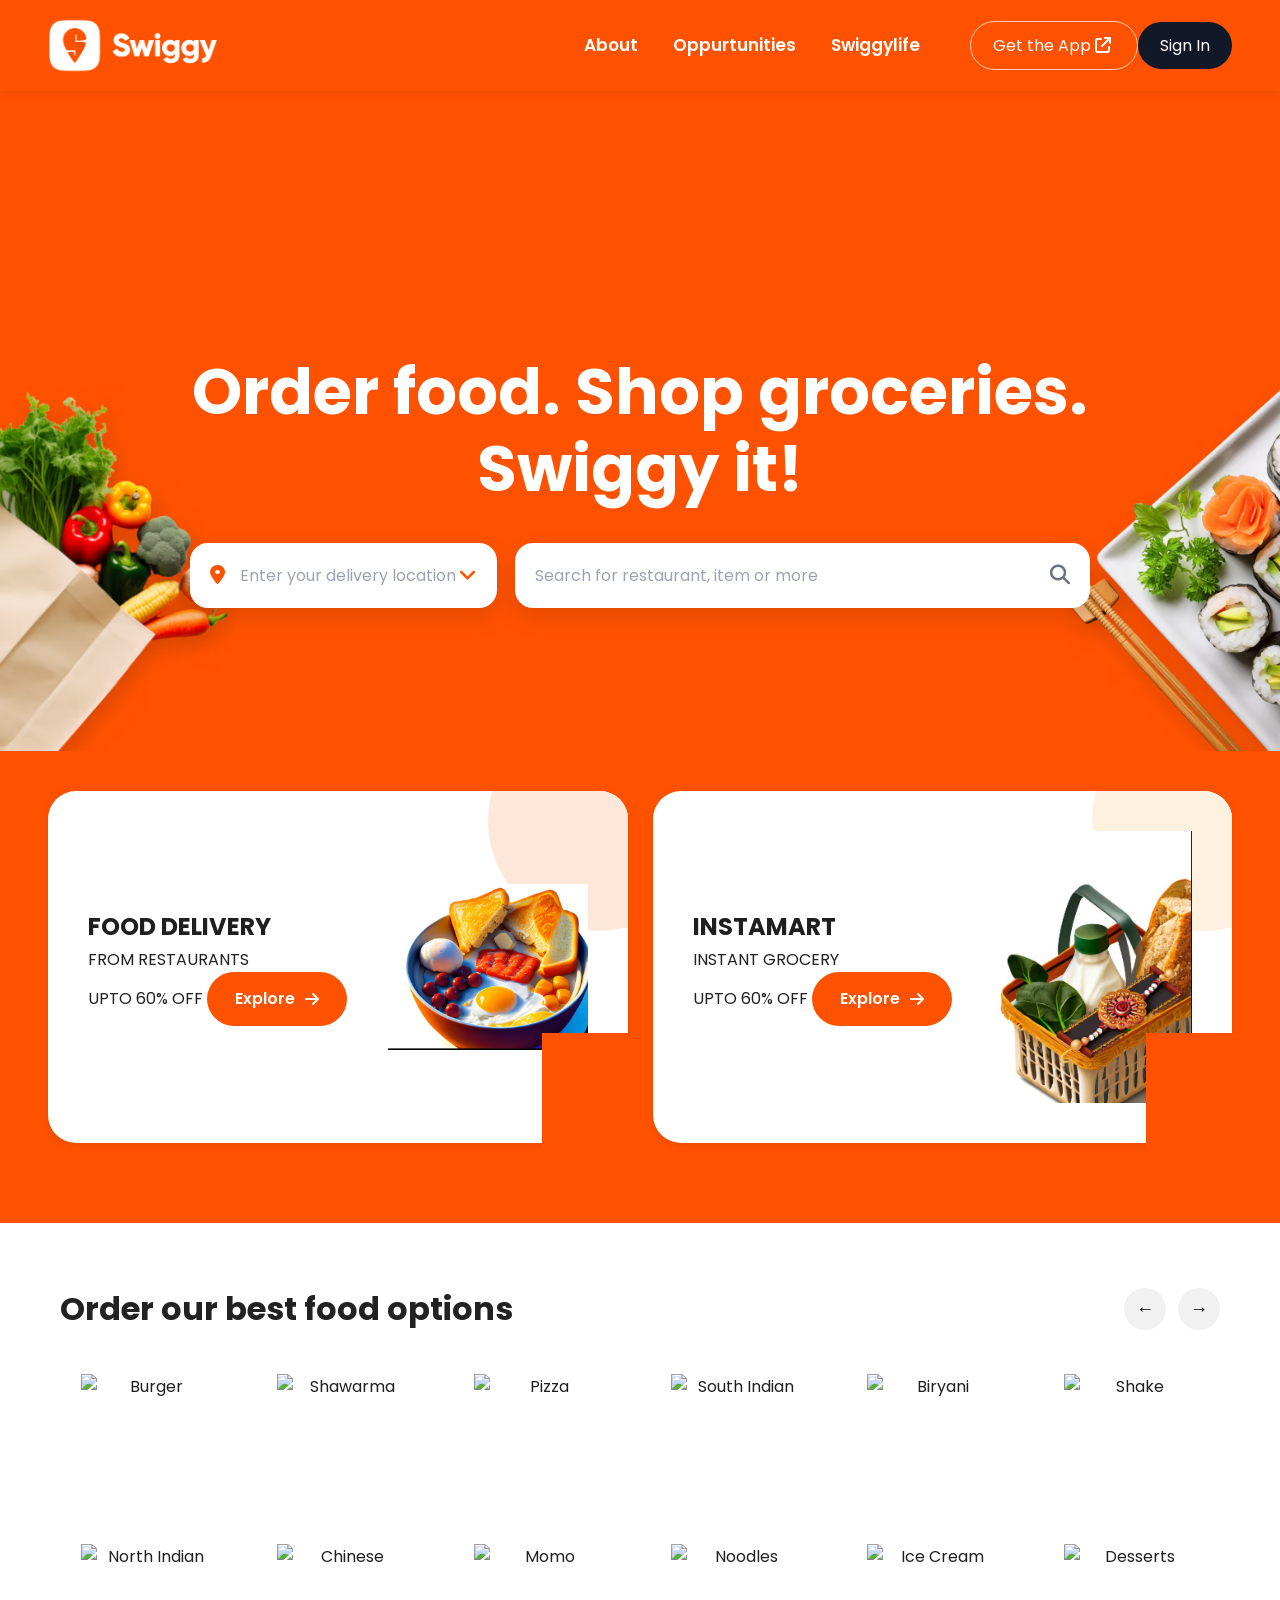
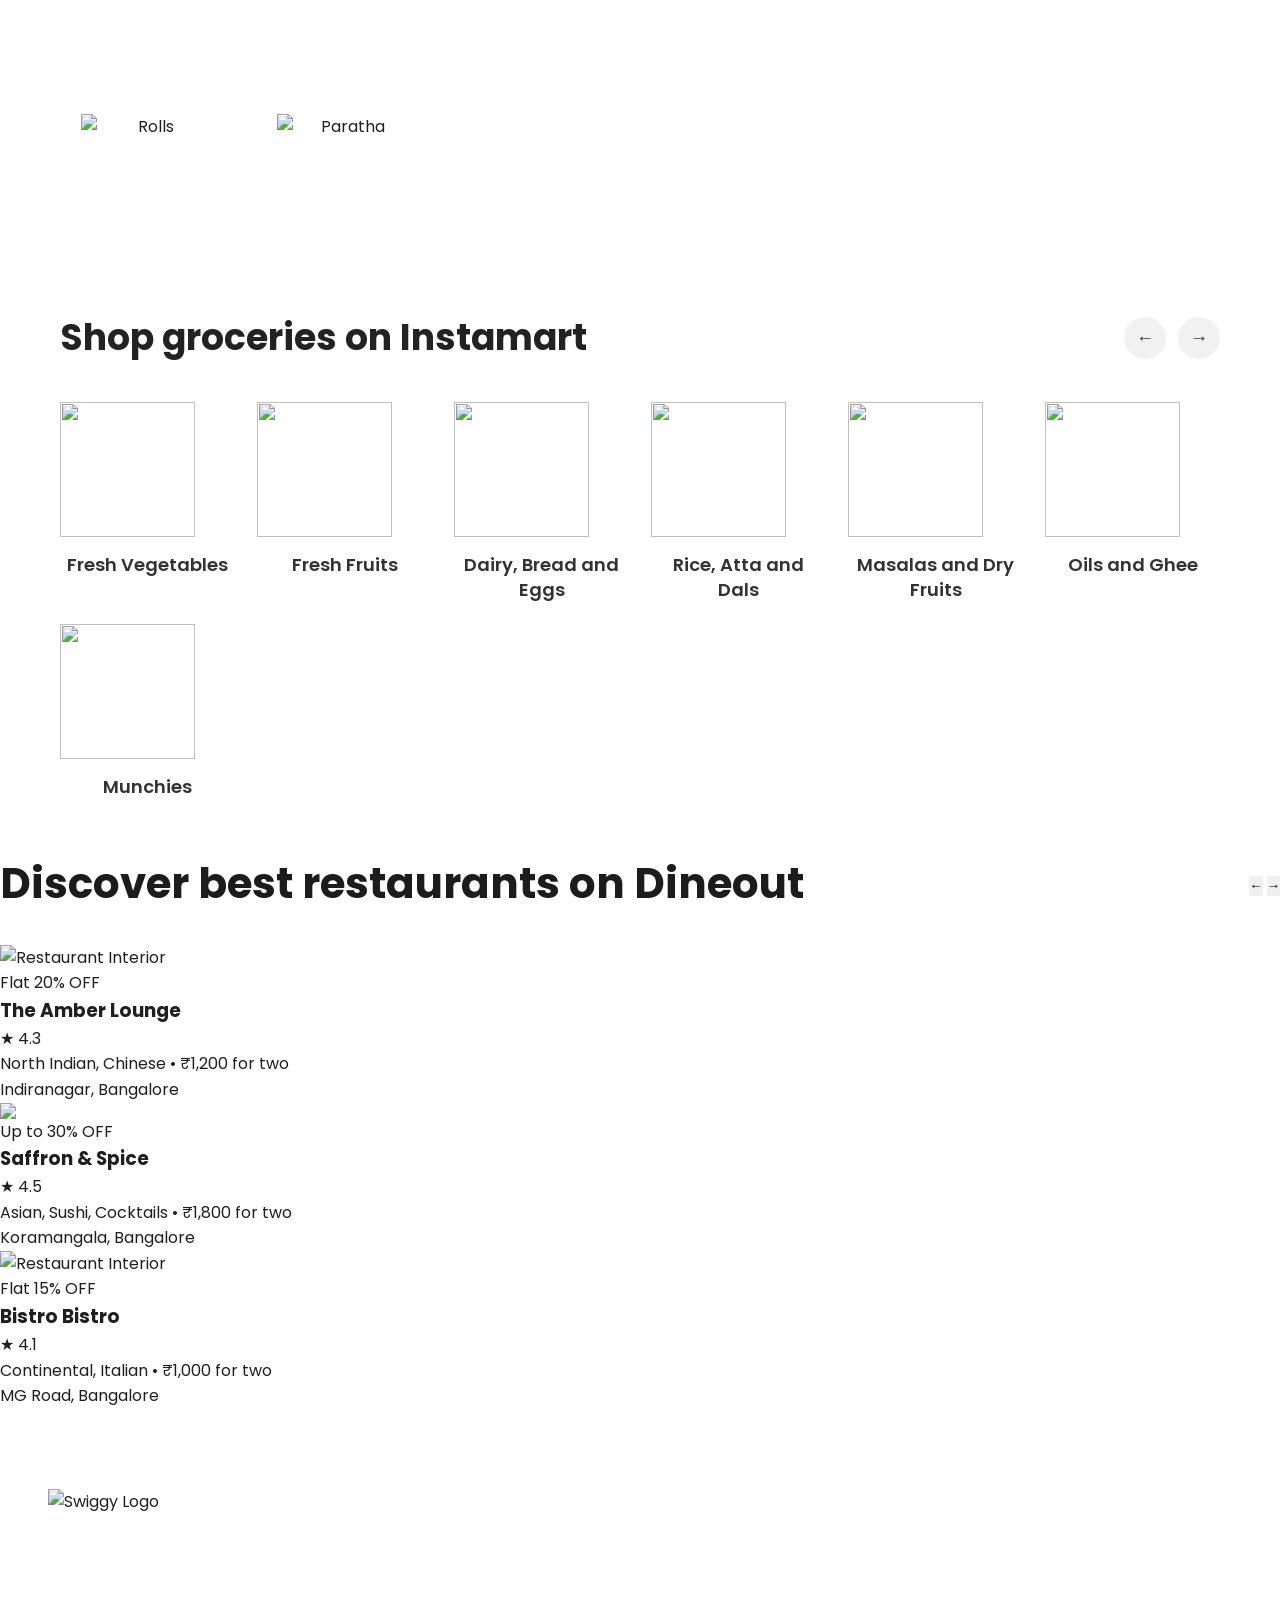
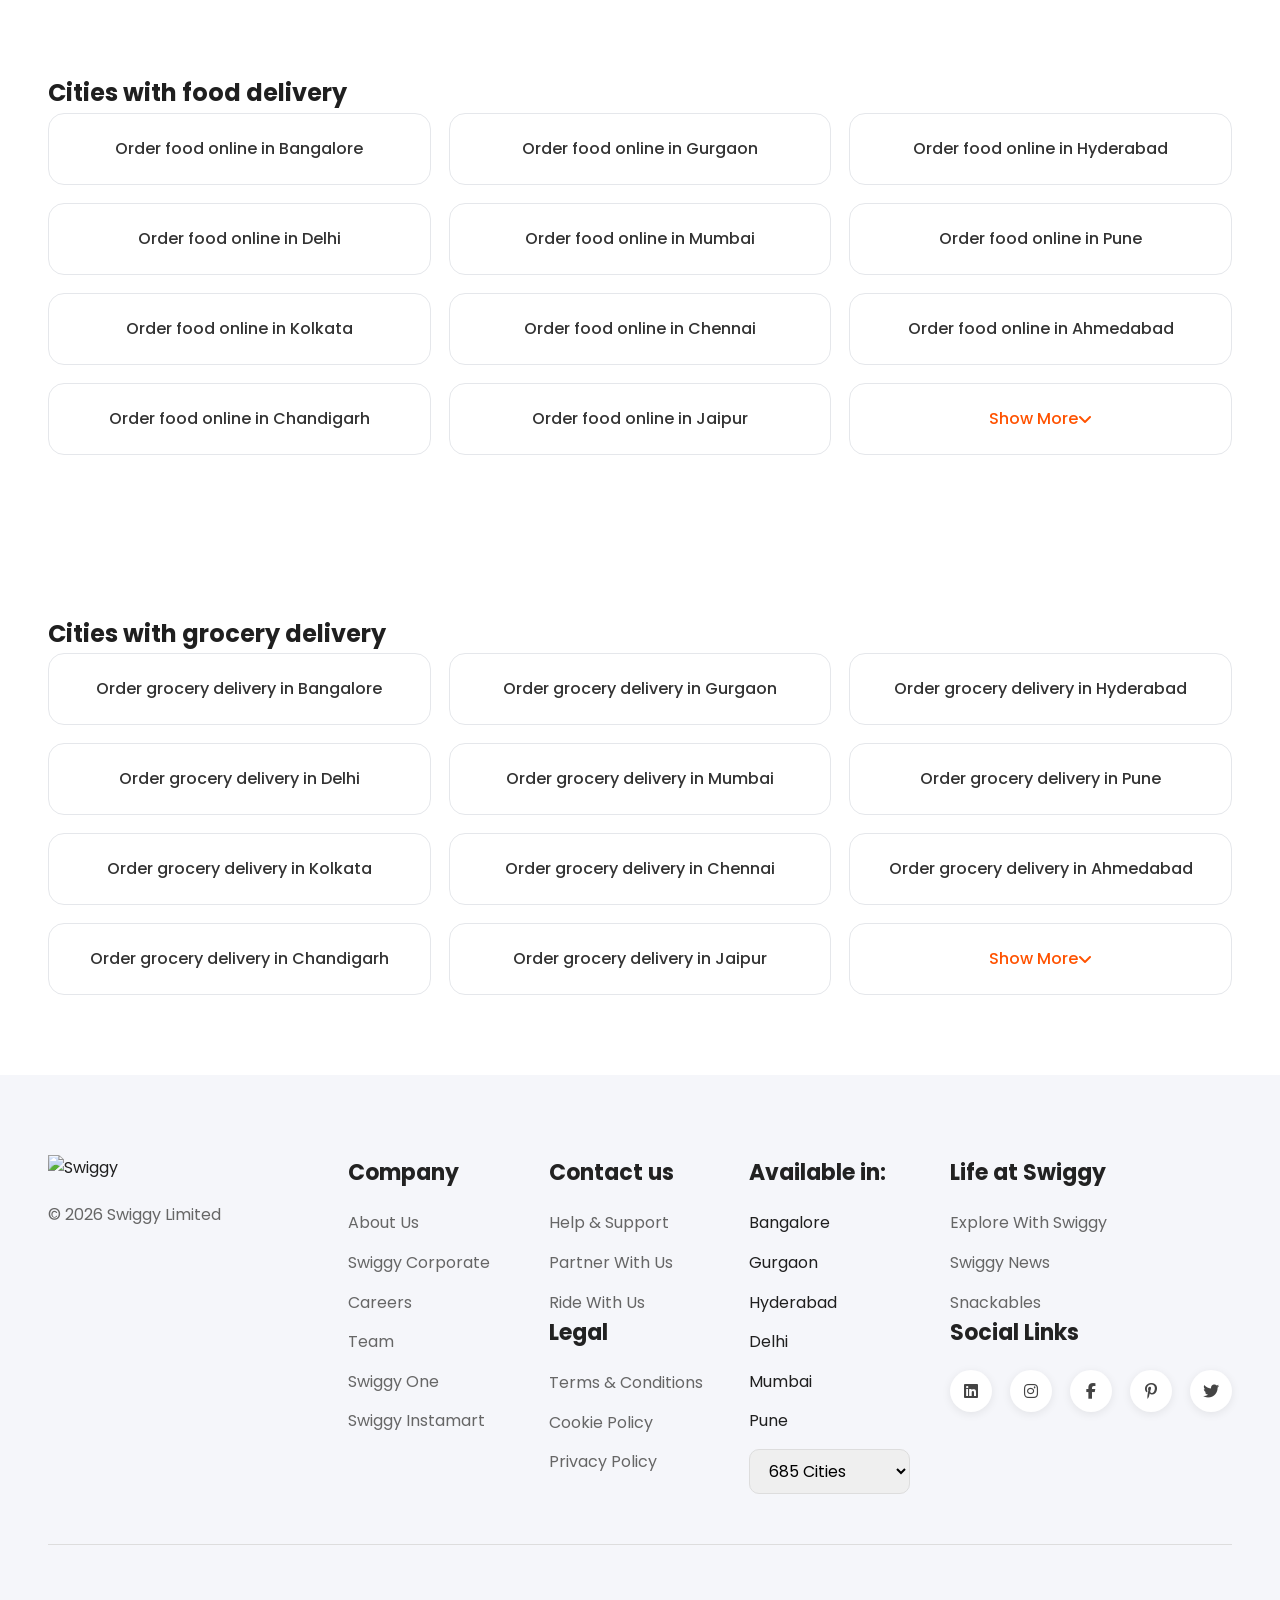
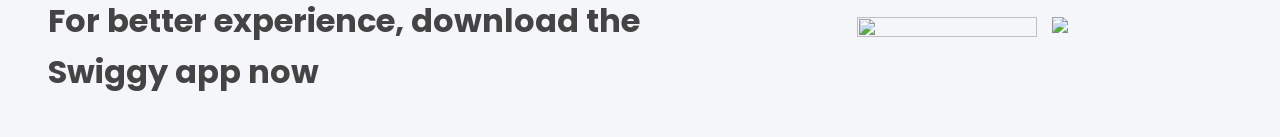
==== commit eb6350e4: "connecting" ====
--- a/index.html
+++ b/index.html
@@ -38,9 +38,9 @@
 
                 <ul class="nav-links">
 
-                    <li><a href="#">Swiggy Corporate</a></li>
-                    <li><a href="#">Partner with us</a></li>
-
+                    <li><a href="about.html">About</a></li>
+                    <li><a href="oppurtunities.html">Oppurtunities</a></li>
+                    <li><a href="swiggylife.html">Swiggylife</a></li>
                 </ul>
 
                 <div class="nav-btn">
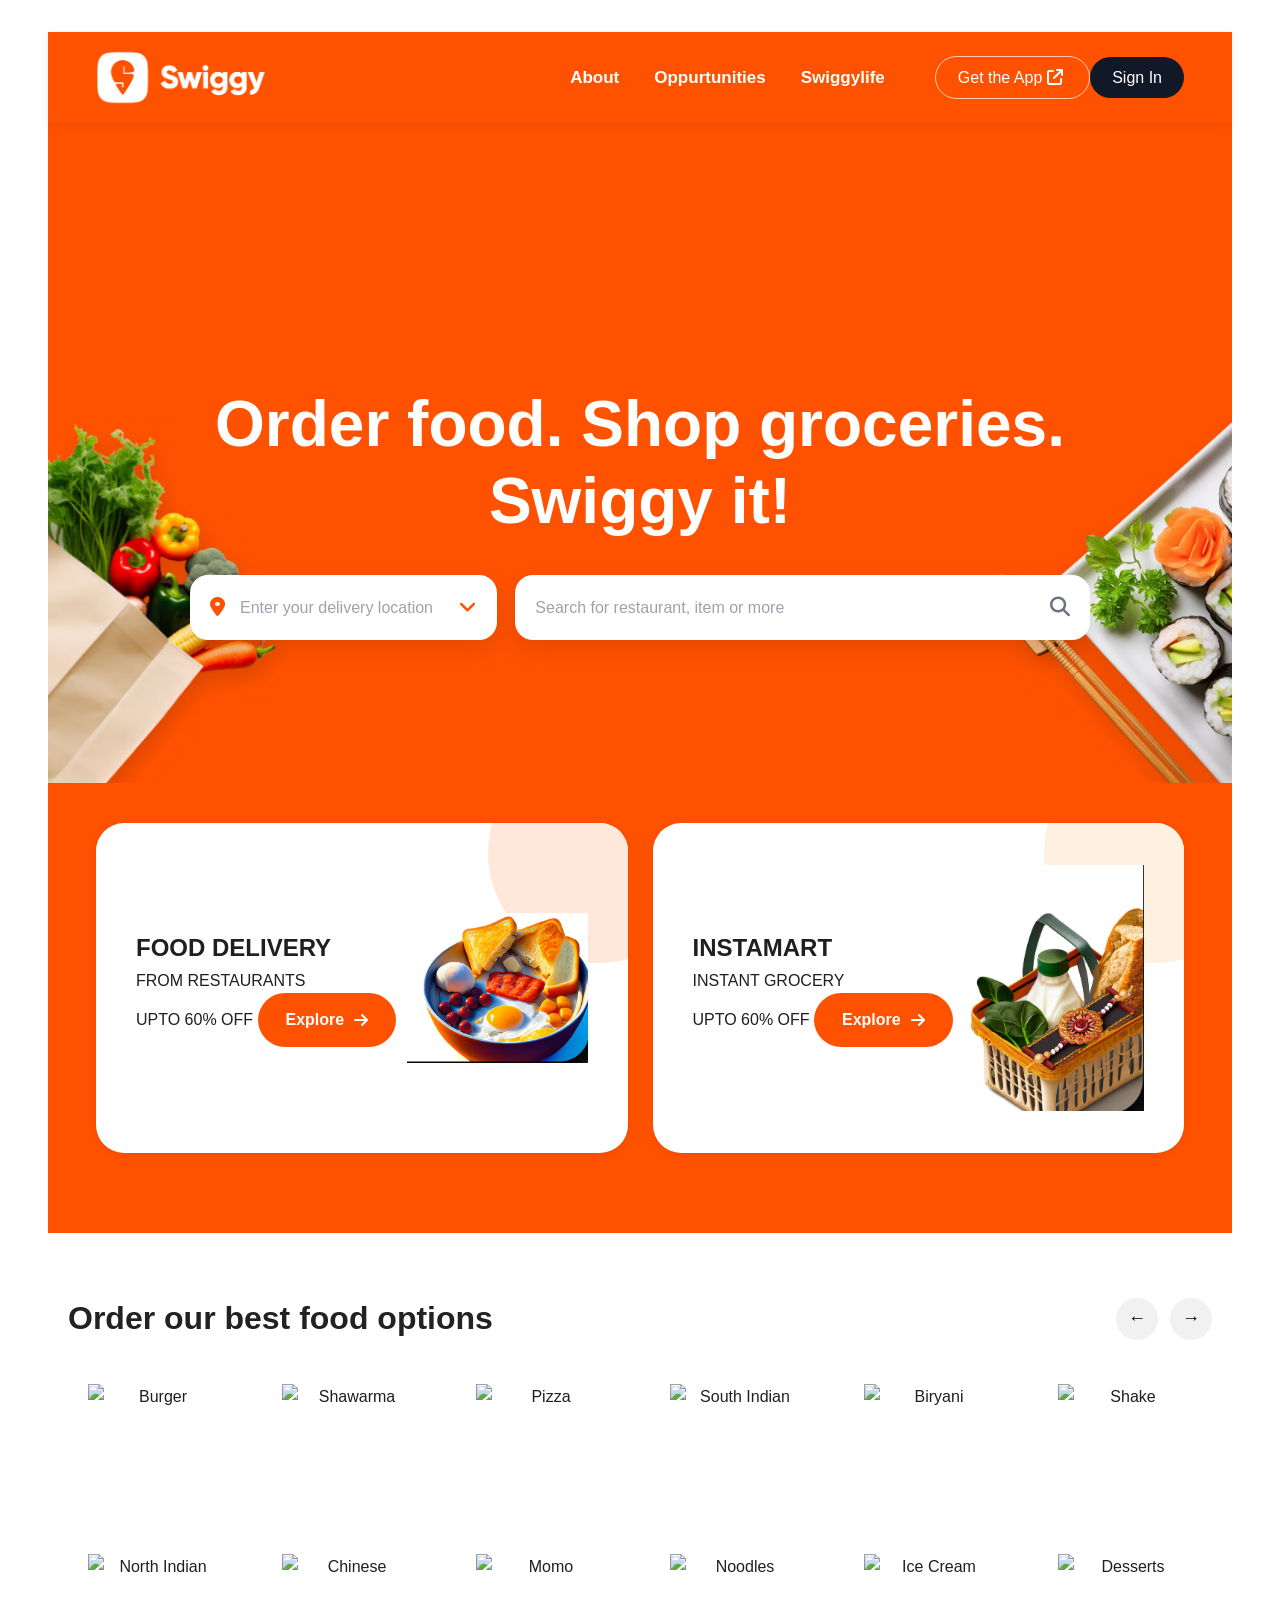
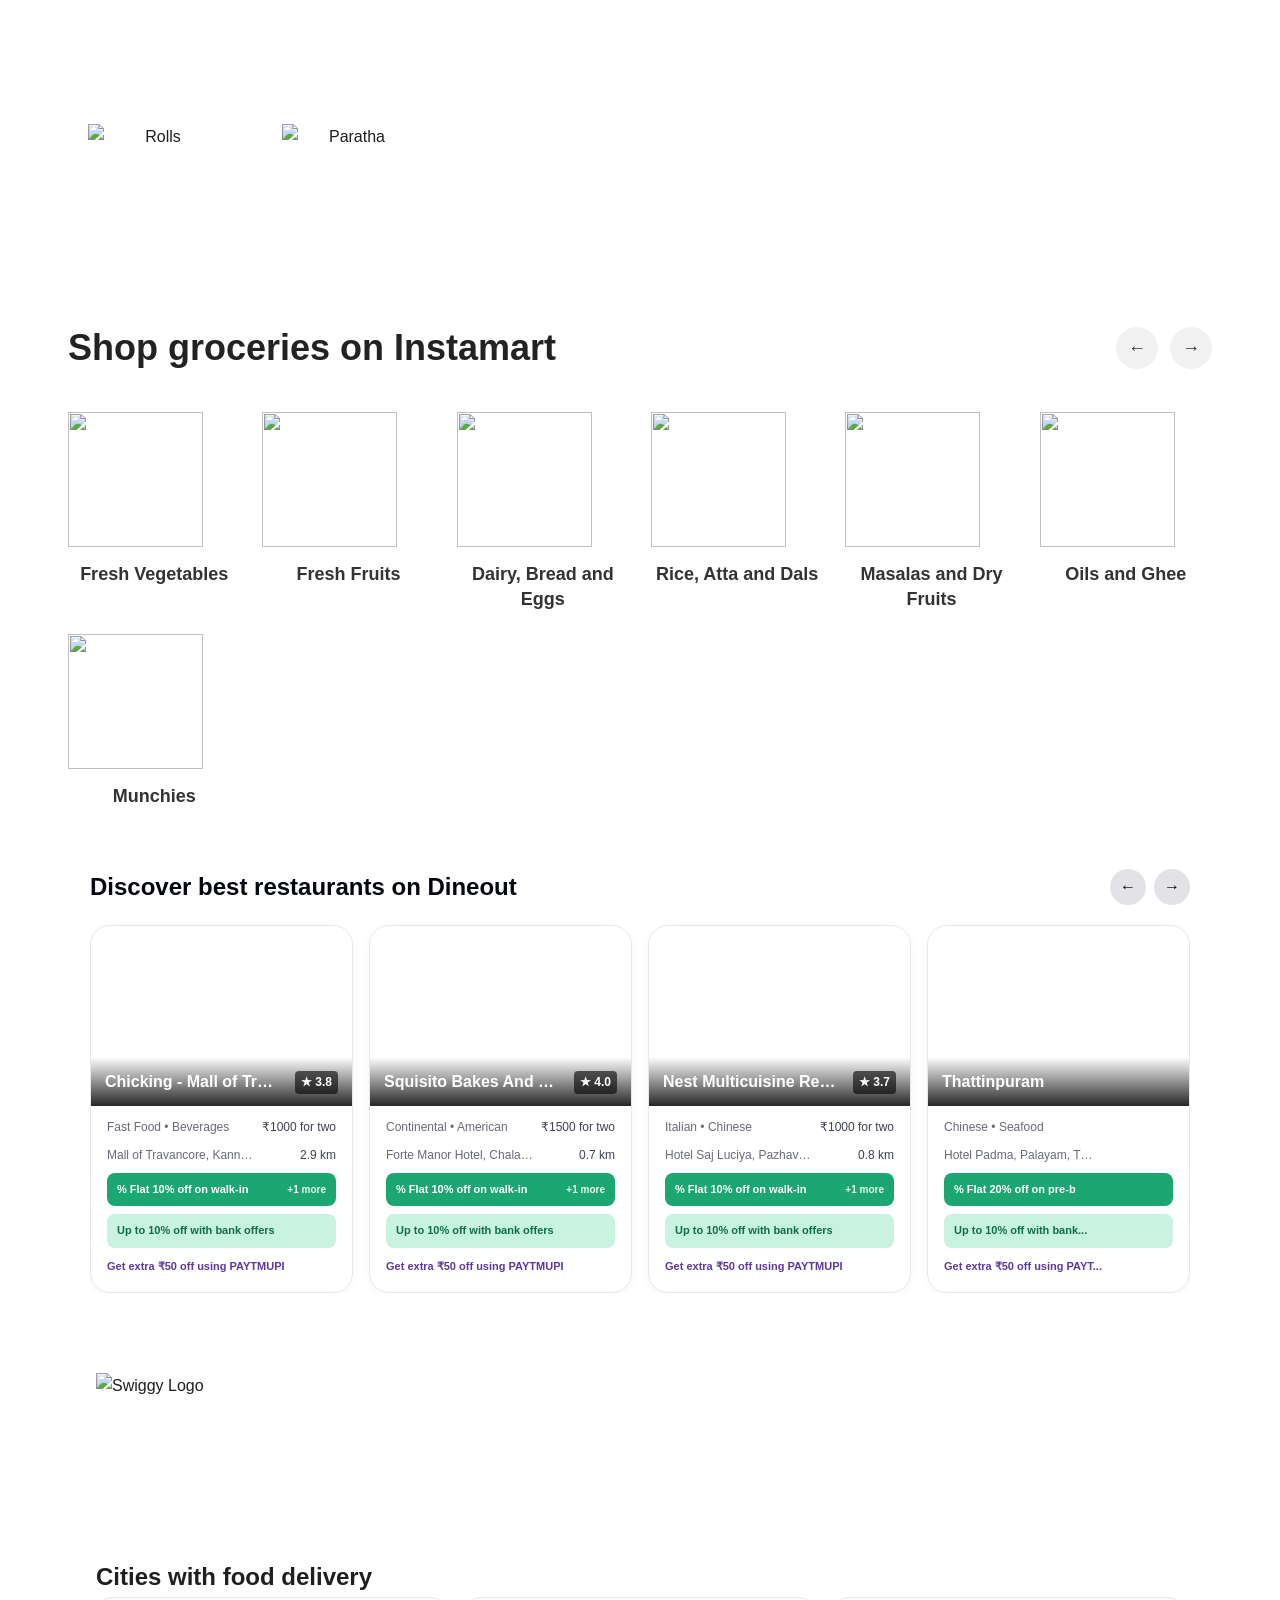
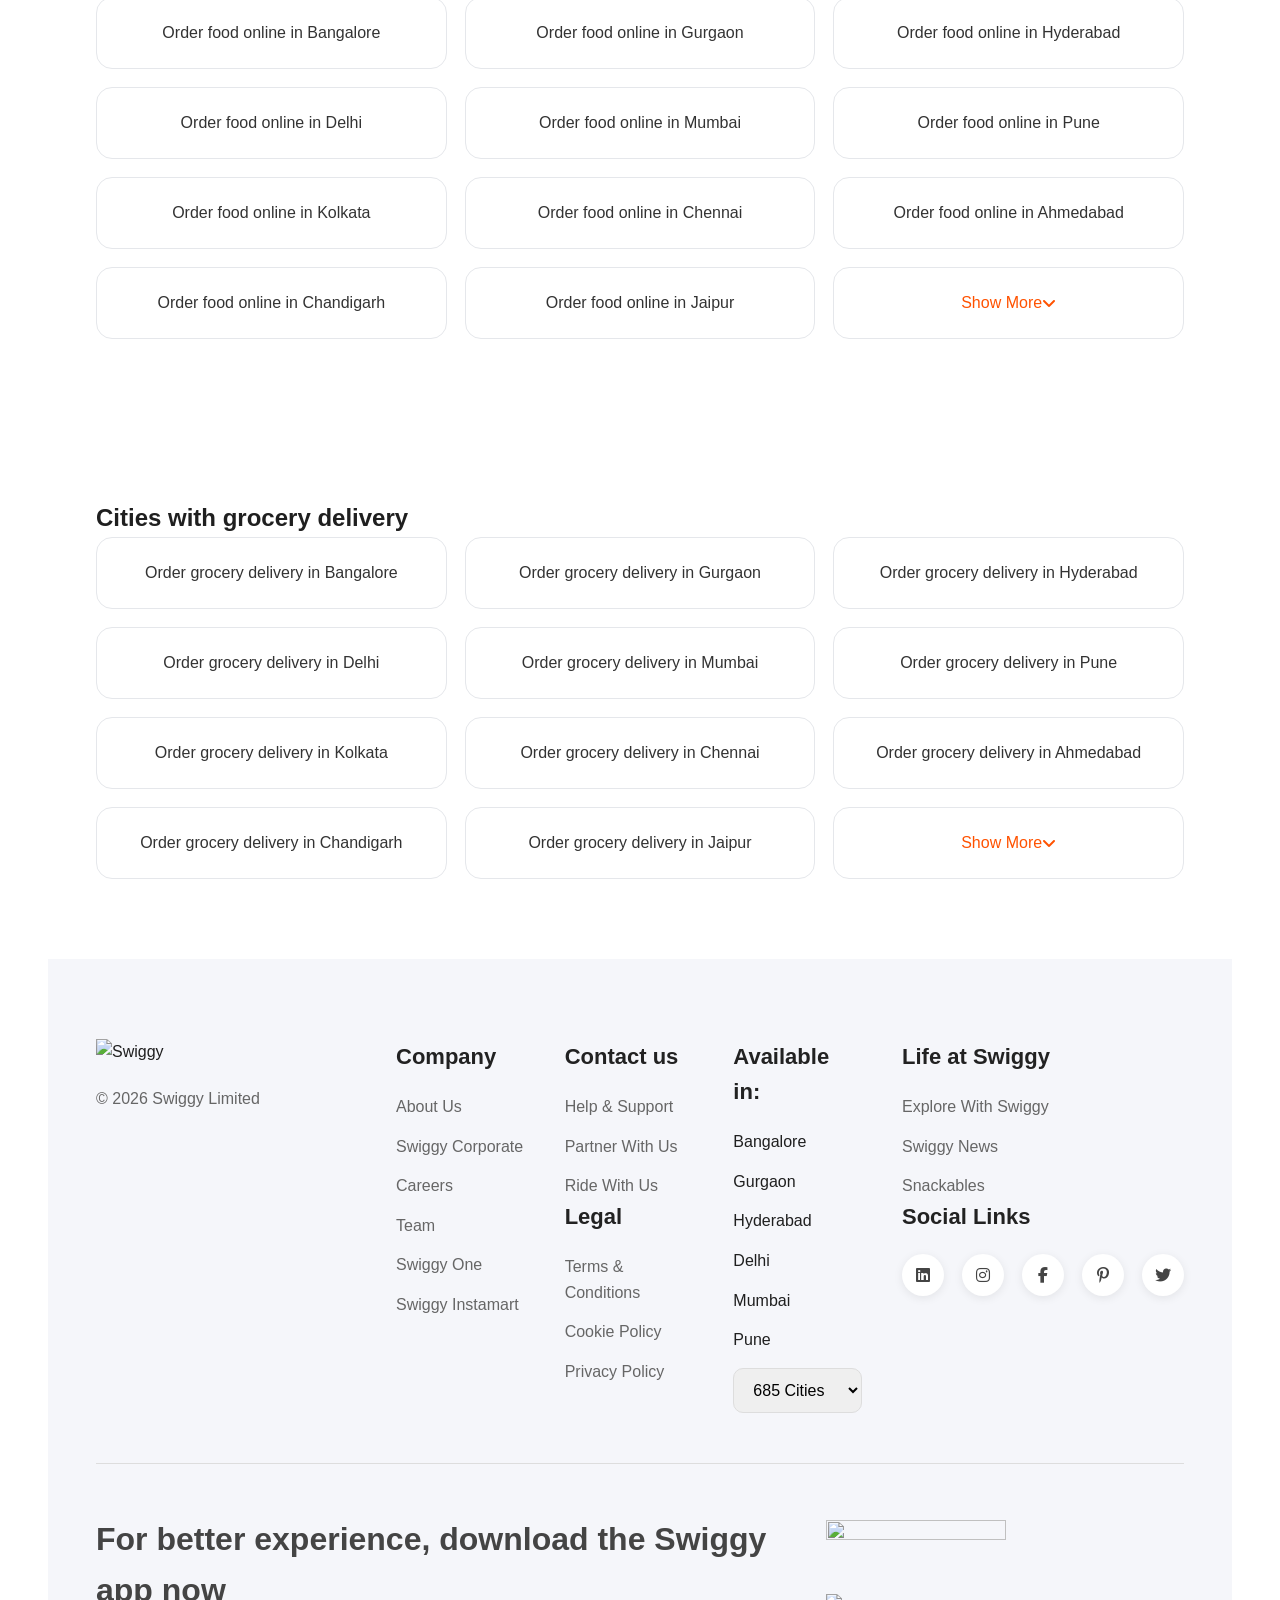
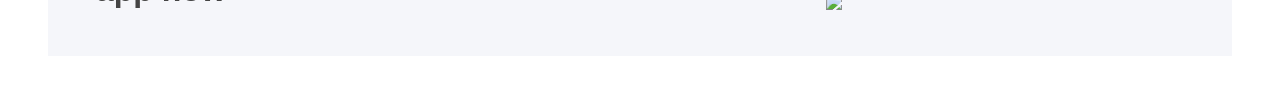
==== commit d384d98b: "dineout" ====
--- a/index.html
+++ b/index.html
@@ -317,82 +317,129 @@
     </div>
 
 </section>
-<section class="dineout-section">
-  <div class="dineout-container">
-    <!-- Header with Title & Controls -->
+<section class="dineout-container">
+    <!-- Header with Title and Navigation Buttons -->
     <div class="dineout-header">
-      <h2 class="dineout-title">Discover best restaurants on Dineout</h2>
-      <div class="dineout-nav">
-        <button class="nav-btn prev-btn" aria-label="Previous">
-          &#8592;
-        </button>
-        <button class="nav-btn next-btn" aria-label="Next">
-          &#8594;
-        </button>
+      <h2>Discover best restaurants on Dineout</h2>
+      <div class="avi-buttons">
+        <button class="avi-btn" aria-label="Previous">&larr;</button>
+        <button class="avi-btn" aria-label="Next">&rarr;</button>
       </div>
     </div>
 
-    <!-- Restaurant Cards Grid / Scroll Row -->
-    <div class="dineout-cards">
+    <!-- Cards Grid -->
+    <div class="cards-grid">
+
       <!-- Card 1 -->
-      <div class="restaurant-card">
-        <div class="card-image-wrapper">
-          <img src="https://encrypted-tbn0.gstatic.com/images?q=tbn:ANd9GcTFpygjdsZokTBW1tqlYyGJPBnMRdenWrh4oKrAYoOZqA&s" alt="Restaurant Interior">
-          <span class="offer-badge">Flat 20% OFF</span>
-        </div>
-        <div class="card-details">
-          <div class="card-title-row">
-            <h3 class="restaurant-name">The Amber Lounge</h3>
-            <span class="rating-badge">★ 4.3</span>
-          </div>
-          <div class="card-info">
-            <p class="cuisine">North Indian, Chinese • ₹1,200 for two</p>
-            <p class="location">Indiranagar, Bangalore</p>
-          </div>
+      <div class="card">
+        <div class="card-image" style="background-image: url('https://encrypted-tbn0.gstatic.com/images?q=tbn:ANd9GcTFpygjdsZokTBW1tqlYyGJPBnMRdenWrh4oKrAYoOZqA&s');">
+          <div class="image-overlay">
+            <h3 class="restaurant-name">Chicking - Mall of Travancore</h3>
+            <span class="rating">★ 3.8</span>
+          </div>
+        </div>
+        <div class="card-body">
+          <div class="cuisine-price">
+            <span class="cuisine">Fast Food • Beverages</span>
+            <span class="price">₹1000 for two</span>
+          </div>
+          <div class="location-distance">
+            <span class="location">Mall of Travancore, Kannanthura...</span>
+            <span class="distance">2.9 km</span>
+          </div>
+          <div class="offer-badge green-badge">
+            <span>% Flat 10% off on walk-in</span>
+            <span class="more-offers">+1 more</span>
+          </div>
+          <div class="offer-badge light-green-badge">
+            Up to 10% off with bank offers
+          </div>
+          <p class="extra-offer">Get extra ₹50 off using PAYTMUPI</p>
         </div>
       </div>
 
       <!-- Card 2 -->
-      <div class="restaurant-card">
-        <div class="card-image-wrapper">
-          <img src="https://dineout-media-assets.swiggy.com/swiggy/image/upload/fl_lossy,f_auto,q_auto,w_600,h_400/DINEOUT_ALL_RESTAURANTS/IMAGES/RESTAURANT_IMAGE_SERVICE/2025/5/30/8e0786c9-d8c5-43a6-8f8a-533820008587_unnamed41c76a001410d94d009133190ad6445979.JPG">
-          <span class="offer-badge">Up to 30% OFF</span>
-        </div>
-        <div class="card-details">
-          <div class="card-title-row">
-            <h3 class="restaurant-name">Saffron & Spice</h3>
-            <span class="rating-badge">★ 4.5</span>
-          </div>
-          <div class="card-info">
-            <p class="cuisine">Asian, Sushi, Cocktails • ₹1,800 for two</p>
-            <p class="location">Koramangala, Bangalore</p>
-          </div>
+      <div class="card">
+        <div class="card-image" style="background-image: url('https://dineout-media-assets.swiggy.com/swiggy/image/upload/fl_lossy,f_auto,q_auto,w_600,h_400/DINEOUT_ALL_RESTAURANTS/IMAGES/RESTAURANT_IMAGE_SERVICE/2025/5/30/8e0786c9-d8c5-43a6-8f8a-533820008587_unnamed41c76a001410d94d009133190ad6445979.JPG');">
+          <div class="image-overlay">
+            <h3 class="restaurant-name">Squisito Bakes And Resto C...</h3>
+            <span class="rating">★ 4.0</span>
+          </div>
+        </div>
+        <div class="card-body">
+          <div class="cuisine-price">
+            <span class="cuisine">Continental • American</span>
+            <span class="price">₹1500 for two</span>
+          </div>
+          <div class="location-distance">
+            <span class="location">Forte Manor Hotel, Chalai, Thiruvanantha...</span>
+            <span class="distance">0.7 km</span>
+          </div>
+          <div class="offer-badge green-badge">
+            <span>% Flat 10% off on walk-in</span>
+            <span class="more-offers">+1 more</span>
+          </div>
+          <div class="offer-badge light-green-badge">
+            Up to 10% off with bank offers
+          </div>
+          <p class="extra-offer">Get extra ₹50 off using PAYTMUPI</p>
         </div>
       </div>
 
       <!-- Card 3 -->
-      <div class="restaurant-card">
-        <div class="card-image-wrapper">
-          <img src="https://dineout-media-assets.swiggy.com/swiggy/image/upload/fl_lossy,f_auto,q_auto,w_600,h_400/DINEOUT_ALL_RESTAURANTS/IMAGES/RESTAURANT_IMAGE_SERVICE/2024/10/9/23f198ff-1782-4d89-ad84-7c7748ade7fb_20241009T150026571.jpg" alt="Restaurant Interior">
-          <span class="offer-badge">Flat 15% OFF</span>
-        </div>
-        <div class="card-details">
-          <div class="card-title-row">
-            <h3 class="restaurant-name">Bistro Bistro</h3>
-            <span class="rating-badge">★ 4.1</span>
-          </div>
-          <div class="card-info">
-            <p class="cuisine">Continental, Italian • ₹1,000 for two</p>
-            <p class="location">MG Road, Bangalore</p>
-          </div>
+      <div class="card">
+        <div class="card-image" style="background-image: url('https://dineout-media-assets.swiggy.com/swiggy/image/upload/fl_lossy,f_auto,q_auto,w_600,h_400/DINEOUT_ALL_RESTAURANTS/IMAGES/RESTAURANT_IMAGE_SERVICE/2024/10/9/23f198ff-1782-4d89-ad84-7c7748ade7fb_20241009T150026571.jpg');">
+          <div class="image-overlay">
+            <h3 class="restaurant-name">Nest Multicuisine Restaurant</h3>
+            <span class="rating">★ 3.7</span>
+          </div>
+        </div>
+        <div class="card-body">
+          <div class="cuisine-price">
+            <span class="cuisine">Italian • Chinese</span>
+            <span class="price">₹1000 for two</span>
+          </div>
+          <div class="location-distance">
+            <span class="location">Hotel Saj Luciya, Pazhavangadi, Thiruvan...</span>
+            <span class="distance">0.8 km</span>
+          </div>
+          <div class="offer-badge green-badge">
+            <span>% Flat 10% off on walk-in</span>
+            <span class="more-offers">+1 more</span>
+          </div>
+          <div class="offer-badge light-green-badge">
+            Up to 10% off with bank offers
+          </div>
+          <p class="extra-offer">Get extra ₹50 off using PAYTMUPI</p>
         </div>
       </div>
 
+      <!-- Card 4 -->
+      <div class="card">
+        <div class="card-image" style="background-image: url('https://images.unsplash.com/photo-1555396273-367ea4eb4db5?q=80&w=500');">
+          <div class="image-overlay">
+            <h3 class="restaurant-name">Thattinpuram</h3>
+          </div>
+        </div>
+        <div class="card-body">
+          <div class="cuisine-price">
+            <span class="cuisine">Chinese • Seafood</span>
+          </div>
+          <div class="location-distance">
+            <span class="location">Hotel Padma, Palayam, Thiru...</span>
+          </div>
+          <div class="offer-badge green-badge">
+            <span>% Flat 20% off on pre-b</span>
+          </div>
+          <div class="offer-badge light-green-badge">
+            Up to 10% off with bank...
+          </div>
+          <p class="extra-offer">Get extra ₹50 off using PAYT...</p>
+        </div>
       </div>
-    </div>
-  </div>
-</section>
-
+
+    </div>
+  </section>
 <!-- ================= APP DOWNLOAD ================= -->
 
 <section class="app-download">
--- a/asset/css/index.css
+++ b/asset/css/index.css
@@ -1428,242 +1428,271 @@
 /*==================================================
                 DINEOUT SECTION
 ==================================================*/
-
-
-
- .dineout{
-    width:90%;
-    max-width:1280px;
-    margin:70px auto;
-}
-
-/* Heading Section */
-
-.dineout-header{
-
-    display:flex;
-
-    justify-content:space-between;
-
-    align-items:center;
-
-    margin-bottom:35px;
-}
-
-/* Heading */
-
-.dineout-header h2{
-
-    margin:0;
-
-    font-size:42px;
-
-    font-weight:700;
-
-    color:#1c1c1c;
-
-    line-height:1.2;
-}
-
-
-
-
-
-.restaurant-grid{
-    display:grid;
-    grid-template-columns:repeat(4,1fr);
-    gap:22px;
-}
-
-/* ==========================
-   CARD
-========================== */
-
-.card{
-    background:#fff;
-    border-radius:20px;
-    overflow:hidden;
-    box-shadow:0 3px 10px rgba(0,0,0,.08);
-    transition:.3s;
-}
-
-.card:hover{
-    transform:translateY(-6px);
-}
-
-/* ==========================
-   IMAGE
-========================== */
-
-.card img{
-    width:100%;
-    height:220px;
-    object-fit:cover;
-    display:block;
-}
-
-/* ==========================
-   CONTENT
-========================== */
-
-.card-content{
-    padding:16px;
-}
-
-/* Restaurant Name + Rating */
-
-.top{
-    display:flex;
-    justify-content:space-between;
-    align-items:flex-start;
-    gap:10px;
-    margin-bottom:10px;
-}
-
-.top h3{
-    flex:1;
-    font-size:20px;
-    font-weight:700;
-    color:#222;
-    line-height:1.3;
-
-    display:-webkit-box;
-    line-clamp: 2;
-    -webkit-line-clamp:2;
-    -webkit-box-orient:vertical;
-    overflow:hidden;
-}
-
-.top span{
-    background:#16a34a;
-    color:#fff;
-    padding:4px 8px;
-    border-radius:15px;
-    font-size:14px;
-    white-space:nowrap;
-}
-
-/* Cuisine */
-
-.card-content p{
-    font-size:15px;
-    color:#666;
-    margin:8px 0;
-}
-
-/* Price & Distance */
-
-.bottom{
-    display:flex;
-    justify-content:space-between;
-    align-items:center;
-    font-size:15px;
-    color:#555;
-    margin-bottom:15px;
-}
-
-/* ==========================
-   OFFER BOX
-========================== */
-
-.offer{
-    display:flex;
-    justify-content:space-between;
-    align-items:center;
-
-    background:#18a957;
-    color:#fff;
-
-    padding:12px 15px;
-
-    border-radius:10px;
-
-    font-size:14px;
-
-    font-weight:600;
-
-    margin-bottom:10px;
-}
-
-.offer strong{
-    font-size:14px;
-}
-
-/* ==========================
-   BANK OFFER
-========================== */
-
-.bank-offer{
-
-    background:#dff7e7;
-
-    color:#0d8d47;
-
-    padding:12px 15px;
-
-    border-radius:10px;
-
-    font-size:14px;
-
-    margin-bottom:10px;
-}
-
-/* ==========================
-   PAYMENT OFFER
-========================== */
-
-.payment-offer{
-
-    color:#5a36d6;
-
-    font-size:14px;
-
-    font-weight:600;
-}
-.restaurant-grid{
-    display:grid;
-    grid-template-columns:repeat(3,1fr);
-    gap:24px;
-}
-
-.card img{
-    width:100%;
-    height:220px;
-    object-fit:cover;
-    border-radius:20px 20px 0 0;
-}
-
-.card{
-    border-radius:20px;
-    overflow:hidden;
-    background:#fff;
-    box-shadow:0 2px 10px rgba(0,0,0,.08);
-}
-
-.offer{
-    margin-top:12px;
-    background:#1ba672;
-    color:#fff;
-    padding:12px;
-    border-radius:10px;
-    display:flex;
-    justify-content:space-between;
-}
-
-.bank-offer{
-    margin-top:10px;
-    background:#d9f7e6;
-    padding:10px;
-    border-radius:10px;
-    color:#118847;
-}
-
-.payment-offer{
-    margin-top:10px;
-    color:#5d3fd3;
-    font-size:14px;
-}
-
+* {
+  box-sizing: border-box;
+  margin: 0;
+  padding: 0;
+  font-family: -apple-system, BlinkMacSystemFont, "Segoe UI", Roboto, Helvetica, Arial, sans-serif;
+}
+
+/* ==========================================================================
+   1. MOBILE FIRST (320px and above)
+   Base styles applied by default for small screens.
+   ========================================================================== */
+
+body {
+  background-color: #ffffff;
+  padding: 16px 12px; /* Reduced outer padding for mobile */
+}
+
+.dineout-container {
+  width: 100%;
+  margin: 0 auto;
+}
+
+/* Header Styling */
+.dineout-header {
+  display: flex;
+  justify-content: space-between;
+  align-items: center;
+  margin-bottom: 16px;
+}
+
+.dineout-header h2 {
+  font-size: 18px;
+  font-weight: 800;
+  color: #02060c;
+  line-height: 1.2;
+}
+
+.avi-buttons {
+  display: flex;
+  gap: 8px;
+}
+
+.avi-btn {
+  width: 32px;
+  height: 32px;
+  border-radius: 50%;
+  border: none;
+  background-color: #e2e2e7;
+  color: #02060c;
+  font-size: 14px;
+  cursor: pointer;
+  display: flex;
+  align-items: center;
+  justify-content: center;
+  transition: background-color 0.2s ease;
+}
+
+.avi-btn:hover {
+  background-color: #d7d7dc;
+}
+
+/* Grid Layout: 1 column stack on mobile */
+.cards-grid {
+  display: grid;
+  grid-template-columns: 1fr;
+  gap: 16px;
+}
+
+.card {
+  border: 1px solid #e8e8e8;
+  border-radius: 20px;
+  overflow: hidden;
+  background: #ffffff;
+  box-shadow: 0 2px 8px rgba(0, 0, 0, 0.04);
+  display: flex;
+  flex-direction: column;
+}
+
+/* Image Section */
+.card-image {
+  height: 180px;
+  background-size: cover;
+  background-position: center;
+  position: relative;
+  display: flex;
+  align-items: flex-end;
+}
+
+.image-overlay {
+  width: 100%;
+  padding: 12px 14px;
+  background: linear-gradient(to top, rgba(0, 0, 0, 0.85), transparent);
+  color: #ffffff;
+  display: flex;
+  justify-content: space-between;
+  align-items: flex-end;
+}
+
+.restaurant-name {
+  font-size: 15px;
+  font-weight: 700;
+  white-space: nowrap;
+  overflow: hidden;
+  text-overflow: ellipsis;
+  max-width: 75%;
+}
+
+.rating {
+  font-size: 12px;
+  font-weight: 700;
+  background: rgba(0, 0, 0, 0.6);
+  padding: 2px 6px;
+  border-radius: 4px;
+}
+
+/* Card Content Area */
+.card-body {
+  padding: 12px 14px;
+  display: flex;
+  flex-direction: column;
+  gap: 8px;
+}
+
+.cuisine-price, 
+.location-distance {
+  display: flex;
+  justify-content: space-between;
+  font-size: 12px;
+  color: #686b78;
+}
+
+.cuisine, 
+.location {
+  white-space: nowrap;
+  overflow: hidden;
+  text-overflow: ellipsis;
+  max-width: 65%;
+}
+
+.price, 
+.distance {
+  color: #3d4152;
+}
+
+/* Offer Badges */
+.offer-badge {
+  padding: 8px 10px;
+  border-radius: 8px;
+  font-size: 11px;
+  font-weight: 700;
+  display: flex;
+  justify-content: space-between;
+  align-items: center;
+}
+
+.green-badge {
+  background-color: #1ba672;
+  color: #ffffff;
+}
+
+.more-offers {
+  font-size: 10px;
+  opacity: 0.9;
+}
+
+.light-green-badge {
+  background-color: #c8f3e1;
+  color: #0d6e49;
+}
+
+.extra-offer {
+  font-size: 11px;
+  font-weight: 700;
+  color: #5d38a0;
+  margin-top: 2px;
+}
+
+/* ==========================================================================
+   2. TABLET (768px and above)
+   ========================================================================== */
+@media (min-width: 768px) {
+  body {
+    padding: 24px 32px;
+  }
+
+  .dineout-header {
+    margin-bottom: 20px;
+  }
+
+  .dineout-header h2 {
+    font-size: 22px;
+  }
+
+  .avi-btn {
+    width: 36px;
+    height: 36px;
+    font-size: 16px;
+  }
+
+  /* 2 columns for tablet view */
+  .cards-grid {
+    grid-template-columns: repeat(2, 1fr);
+    gap: 20px;
+  }
+
+  .card-image {
+    height: 190px;
+  }
+}
+
+/* ==========================================================================
+   3. LAPTOP (1024px and above)
+   ========================================================================== */
+@media (min-width: 1024px) {
+  body {
+    padding: 32px 48px;
+  }
+
+  .dineout-container {
+    max-width: 1100px;
+  }
+
+  .dineout-header h2 {
+    font-size: 24px;
+  }
+
+  /* 4 columns layout matching original design */
+  .cards-grid {
+    grid-template-columns: repeat(4, 1fr);
+    gap: 16px;
+  }
+
+  .card-image {
+    height: 180px;
+  }
+
+  .restaurant-name {
+    font-size: 16px;
+  }
+
+  .card-body {
+    padding: 12px 16px 16px;
+  }
+}
+
+/* ==========================================================================
+   4. DESKTOP (1440px and above)
+   ========================================================================== */
+@media (min-width: 1440px) {
+  body {
+    padding: 40px 80px;
+  }
+
+  .dineout-container {
+    max-width: 1320px;
+  }
+
+  .cards-grid {
+    gap: 24px;
+  }
+
+  .card-image {
+    height: 200px;
+  }
+}
 /*==================================================
                 DELIVERY
 ==================================================*/
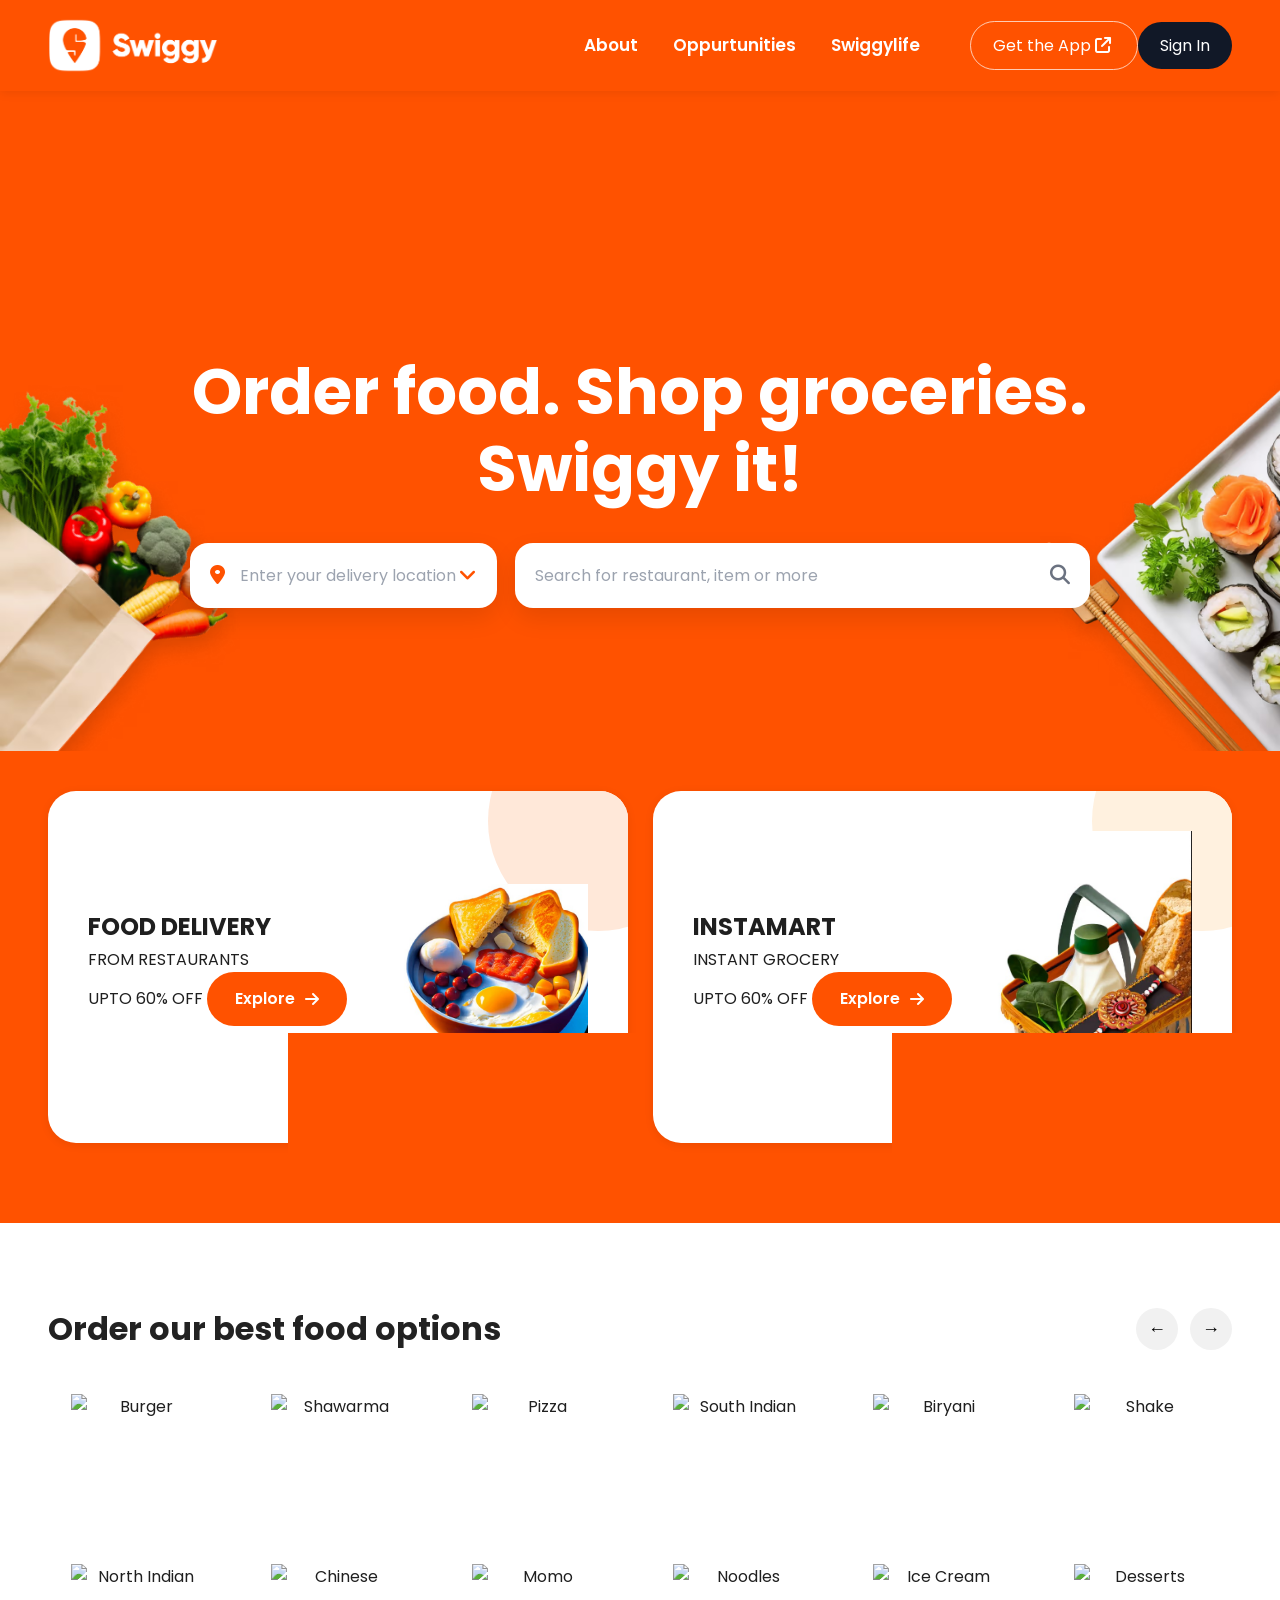
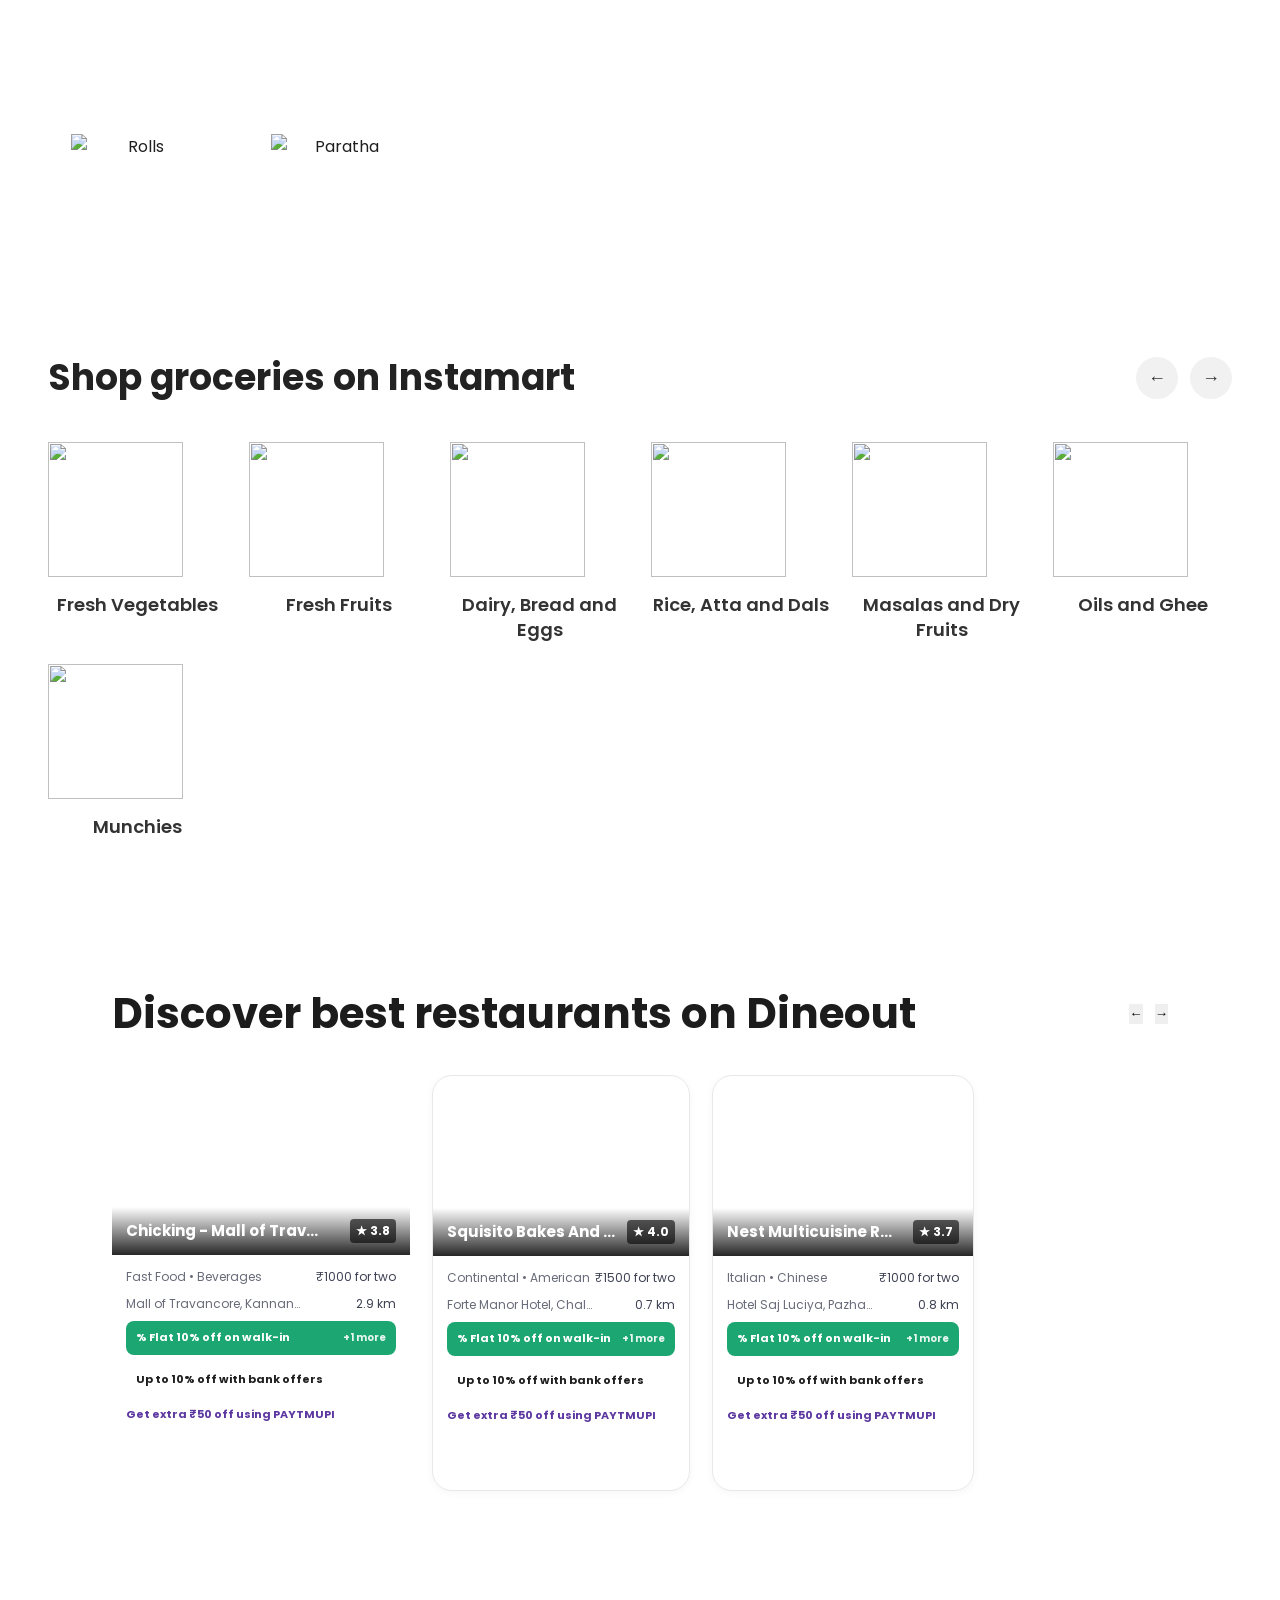
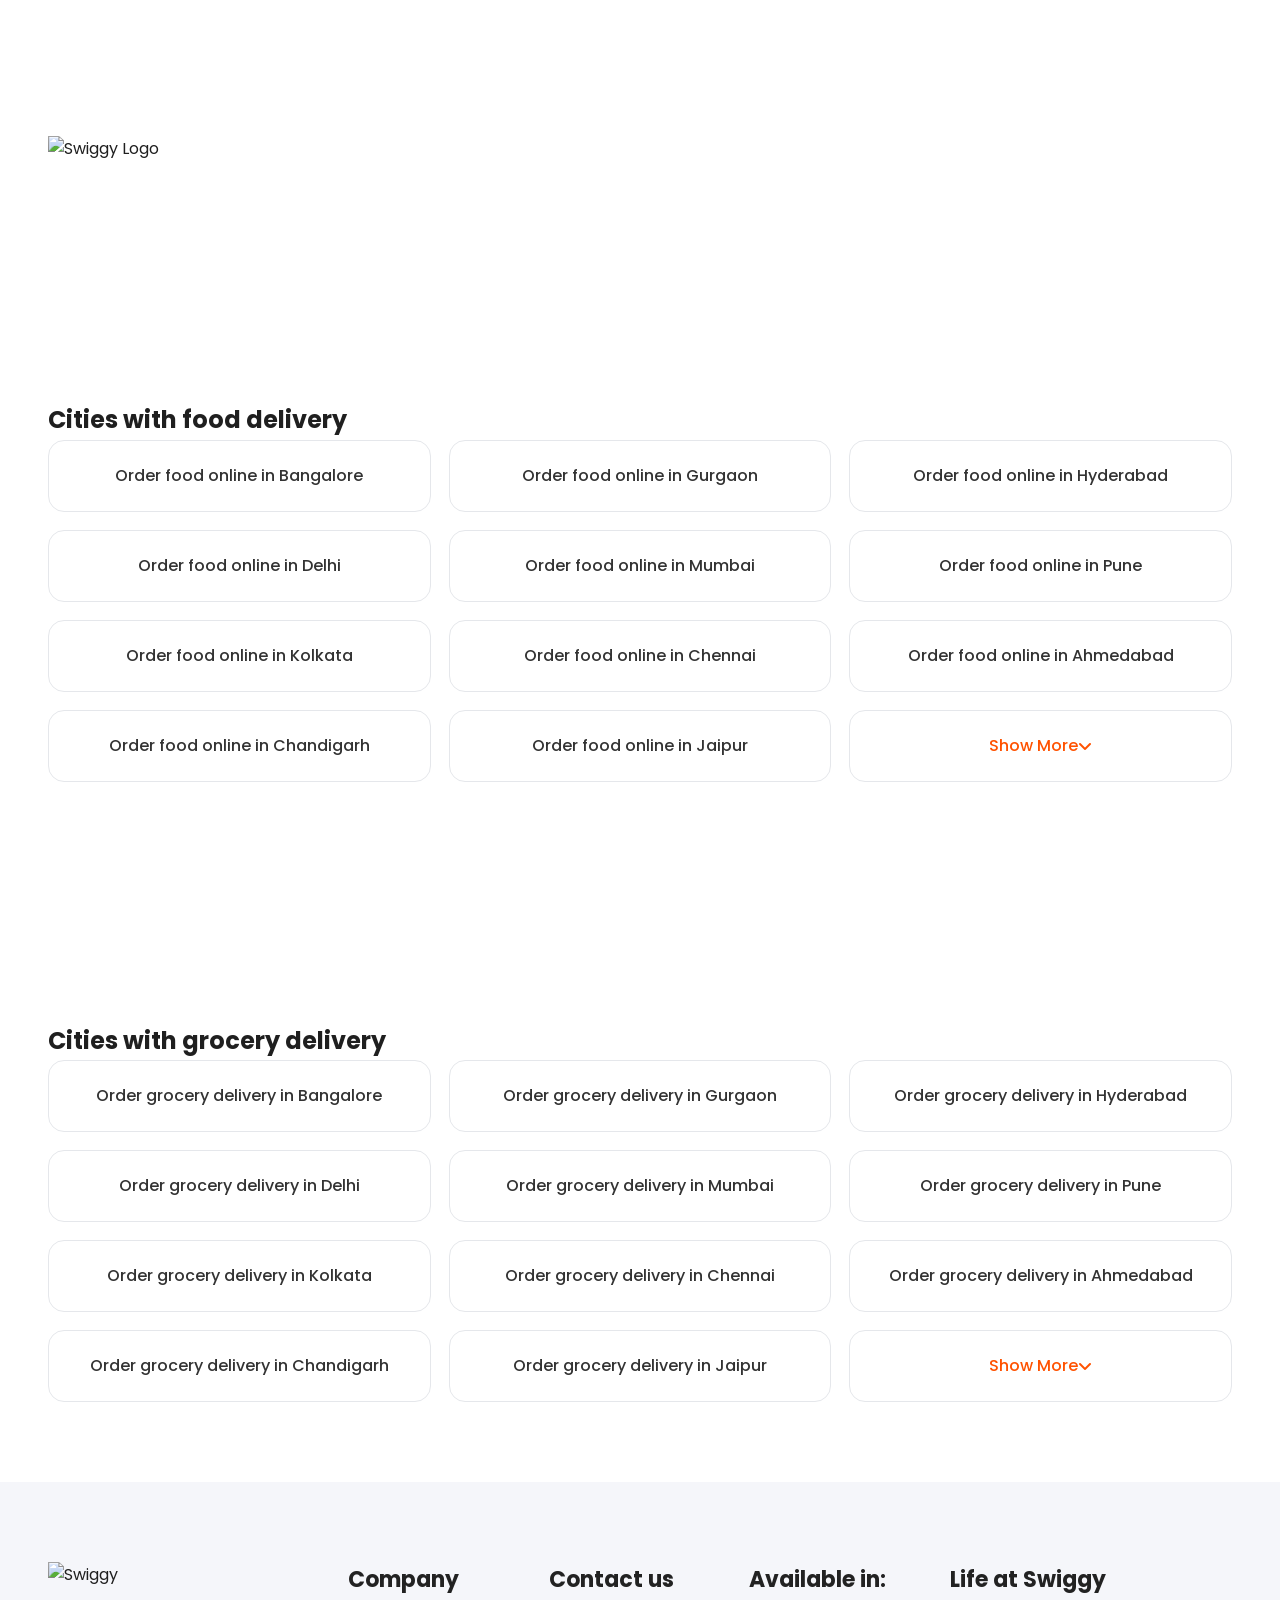
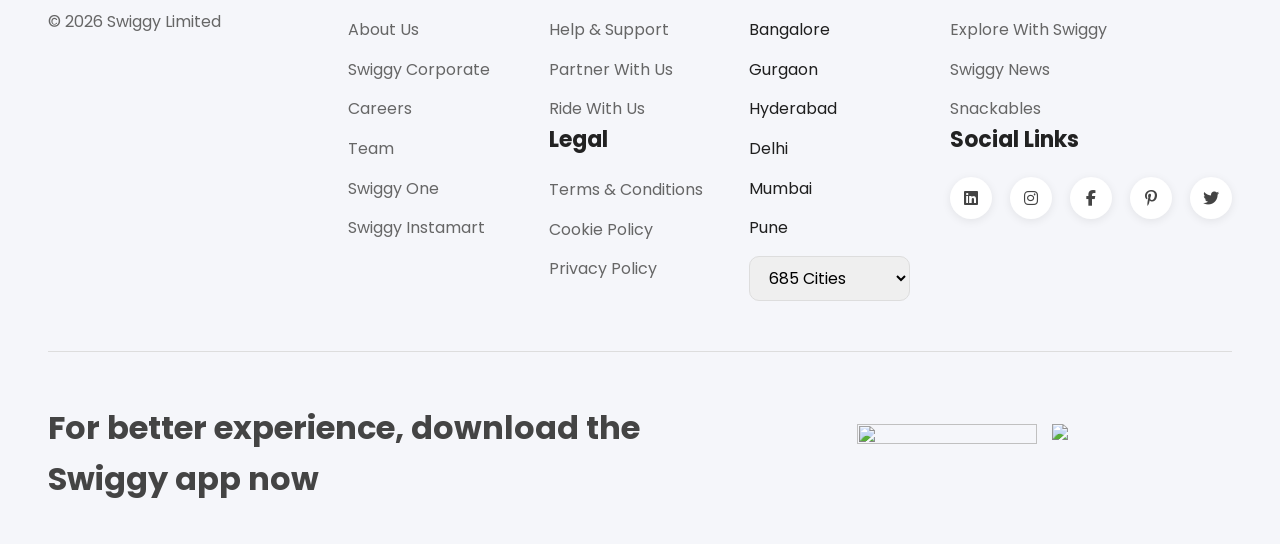
==== commit 2bb6dddd: "index aligned" ====
--- a/index.html
+++ b/index.html
@@ -173,7 +173,14 @@
 
         </section>
 
+       
+
+    </div>
+</section>
+
      <section class="food-section">
+
+    <div class="container">   
 
     <div class="section-header">
         <h2>Order our best food options</h2>
@@ -259,11 +266,17 @@
 
     </div>
 
+    </div>
+
 </section> 
 
 <!-- ================= GROCERY ================= -->
 
+
+
 <section class="grocery">
+
+     <div class="container">
 
     <div class="section-title">
 
@@ -316,22 +329,45 @@
 
     </div>
 
+    </div>
+
 </section>
-<section class="dineout-container">
-    <!-- Header with Title and Navigation Buttons -->
+<section class="dineout">
+  <div class="container">
+    <!-- Header with Title & Controls -->
     <div class="dineout-header">
-      <h2>Discover best restaurants on Dineout</h2>
-      <div class="avi-buttons">
-        <button class="avi-btn" aria-label="Previous">&larr;</button>
-        <button class="avi-btn" aria-label="Next">&rarr;</button>
+      <h2 class="dineout-title">Discover best restaurants on Dineout</h2>
+      <div class="dineout-nav">
+        <button class="nav-btn prev-btn" aria-label="Previous">
+          &#8592;
+        </button>
+        <button class="nav-btn next-btn" aria-label="Next">
+          &#8594;
+        </button>
       </div>
     </div>
 
-    <!-- Cards Grid -->
-    <div class="cards-grid">
-
+    <!-- Restaurant Cards Grid / Scroll Row -->
+    <div class="dineout-cards">
       <!-- Card 1 -->
-      <div class="card">
+      <!-- <div class="restaurant-card">
+        <div class="card-image-wrapper">
+          <img src="https://encrypted-tbn0.gstatic.com/images?q=tbn:ANd9GcTFpygjdsZokTBW1tqlYyGJPBnMRdenWrh4oKrAYoOZqA&s" alt="Restaurant Interior">
+          <span class="offer-badge">Flat 20% OFF</span>
+        </div>
+        <div class="card-details">
+          <div class="card-title-row">
+            <h3 class="restaurant-name">The Amber Lounge</h3>
+            <span class="rating-badge">★ 4.3</span>
+          </div>
+          <div class="card-info">
+            
+            <p class="cuisine">North Indian, Chinese • ₹1,200 for two</p>
+            <p class="location">Indiranagar, Bangalore</p>
+          </div>
+        </div>
+      </div> -->
+      <div class="restaurant-card">
         <div class="card-image" style="background-image: url('https://encrypted-tbn0.gstatic.com/images?q=tbn:ANd9GcTFpygjdsZokTBW1tqlYyGJPBnMRdenWrh4oKrAYoOZqA&s');">
           <div class="image-overlay">
             <h3 class="restaurant-name">Chicking - Mall of Travancore</h3>
@@ -439,7 +475,12 @@
       </div>
 
     </div>
-  </section>
+
+      </div>
+    </div>
+  </div>
+</section>
+
 <!-- ================= APP DOWNLOAD ================= -->
 
 <section class="app-download">
--- a/asset/css/index.css
+++ b/asset/css/index.css
@@ -92,12 +92,19 @@
     CONTAINER
 ==================================================*/
 
-.container{
+/* .container{
 
     width:min(100%,var(--container));
     margin:auto;
     padding-inline:16px;
 
+} */
+
+.container{
+    width:100%;
+    max-width:1400px;
+    margin:0 auto;
+    padding:0 40px;
 }
 
 /*==================================================
@@ -1173,12 +1180,21 @@
                 FOOD & GROCERY SECTION
 ==================================================*/
 
-.food-section{
+/* .food-section{
     width:100%;
     max-width:1200px;
     margin:60px auto;
     padding:0 20px;
-}
+} */
+
+.food-section{
+    width:100%;
+    margin:70px 0;
+}
+
+.food-section .container{
+    max-width:1400px;
+} 
 
 .section-header{
     display:flex;
@@ -1249,11 +1265,20 @@
             GROCERY SECTION
 ==================================================*/
 
-.grocery{
+/* .grocery{
     width:100%;
     max-width:1200px;
     margin:60px auto;
     padding:0 20px;
+} */
+
+ .grocery{
+    width:100%;
+    margin:70px 0;
+}
+
+.grocery .container{
+    max-width:1400px;
 }
 
 
@@ -1428,73 +1453,2510 @@
 /*==================================================
                 DINEOUT SECTION
 ==================================================*/
-* {
-  box-sizing: border-box;
-  margin: 0;
-  padding: 0;
-  font-family: -apple-system, BlinkMacSystemFont, "Segoe UI", Roboto, Helvetica, Arial, sans-serif;
-}
-
-/* ==========================================================================
-   1. MOBILE FIRST (320px and above)
-   Base styles applied by default for small screens.
-   ========================================================================== */
-
-body {
-  background-color: #ffffff;
-  padding: 16px 12px; /* Reduced outer padding for mobile */
-}
-
-.dineout-container {
-  width: 100%;
-  margin: 0 auto;
-}
-
-/* Header Styling */
-.dineout-header {
-  display: flex;
-  justify-content: space-between;
-  align-items: center;
-  margin-bottom: 16px;
-}
-
-.dineout-header h2 {
-  font-size: 18px;
-  font-weight: 800;
-  color: #02060c;
-  line-height: 1.2;
-}
-
-.avi-buttons {
-  display: flex;
-  gap: 8px;
-}
-
-.avi-btn {
-  width: 32px;
-  height: 32px;
-  border-radius: 50%;
-  border: none;
-  background-color: #e2e2e7;
-  color: #02060c;
-  font-size: 14px;
-  cursor: pointer;
-  display: flex;
-  align-items: center;
-  justify-content: center;
-  transition: background-color 0.2s ease;
-}
-
-.avi-btn:hover {
-  background-color: #d7d7dc;
-}
-
-/* Grid Layout: 1 column stack on mobile */
-.cards-grid {
-  display: grid;
-  grid-template-columns: 1fr;
-  gap: 16px;
-}
+
+
+
+ /* .dineout{
+    width:90%;
+    max-width:1280px;
+    margin:70px auto;
+} */
+
+
+.dineout{
+   padding:80px 0;
+}
+
+.dineout .container{
+    max-width:1400px;
+}
+/* Heading Section */
+
+.dineout-title{
+    font-size:36px;
+    font-weight:700;
+}
+
+.dineout-nav{
+    display:flex;
+    gap:12px;
+}
+
+.dineout-header{
+
+    display:flex;
+
+    justify-content:space-between;
+
+    align-items:center;
+
+    margin-bottom:35px;
+}
+
+/* Heading */
+
+.dineout-header h2{
+
+    margin:0;
+
+    font-size:42px;
+
+    font-weight:700;
+
+    color:#1c1c1c;
+
+    line-height:1.2;
+}
+
+
+
+
+
+.restaurant-grid{
+    display:grid;
+    grid-template-columns:repeat(4,1fr);
+    gap:22px;
+}
+
+/* ==========================
+   CARD
+========================== */
+
+.card{
+    background:#fff;
+    border-radius:20px;
+    overflow:hidden;
+    box-shadow:0 3px 10px rgba(0,0,0,.08);
+    transition:.3s;
+}
+
+.card:hover{
+    transform:translateY(-6px);
+}
+
+/* ==========================
+   IMAGE
+========================== */
+
+.card img{
+    width:100%;
+    height:220px;
+    object-fit:cover;
+    display:block;
+}
+
+/* ==========================
+   CONTENT
+========================== */
+
+.card-content{
+    padding:16px;
+}
+
+/* Restaurant Name + Rating */
+
+.top{
+    display:flex;
+    justify-content:space-between;
+    align-items:flex-start;
+    gap:10px;
+    margin-bottom:10px;
+}
+
+.top h3{
+    flex:1;
+    font-size:20px;
+    font-weight:700;
+    color:#222;
+    line-height:1.3;
+
+    display:-webkit-box;
+    line-clamp: 2;
+    -webkit-line-clamp:2;
+    -webkit-box-orient:vertical;
+    overflow:hidden;
+}
+
+.top span{
+    background:#16a34a;
+    color:#fff;
+    padding:4px 8px;
+    border-radius:15px;
+    font-size:14px;
+    white-space:nowrap;
+}
+
+/* Cuisine */
+
+.card-content p{
+    font-size:15px;
+    color:#666;
+    margin:8px 0;
+}
+
+/* Price & Distance */
+
+.bottom{
+    display:flex;
+    justify-content:space-between;
+    align-items:center;
+    font-size:15px;
+    color:#555;
+    margin-bottom:15px;
+}
+
+/* ==========================
+   OFFER BOX
+========================== */
+
+.offer{
+    display:flex;
+    justify-content:space-between;
+    align-items:center;
+
+    background:#18a957;
+    color:#fff;
+
+    padding:12px 15px;
+
+    border-radius:10px;
+
+    font-size:14px;
+
+    font-weight:600;
+
+    margin-bottom:10px;
+}
+
+.offer strong{
+    font-size:14px;
+}
+
+/* ==========================
+   BANK OFFER
+========================== */
+
+.bank-offer{
+
+    background:#dff7e7;
+
+    color:#0d8d47;
+
+    padding:12px 15px;
+
+    border-radius:10px;
+
+    font-size:14px;
+
+    margin-bottom:10px;
+}
+
+/* ==========================
+   PAYMENT OFFER
+========================== */
+
+.payment-offer{
+
+    color:#5a36d6;
+
+    font-size:14px;
+
+    font-weight:600;
+}
+.restaurant-grid{
+    display:grid;
+    grid-template-columns:repeat(3,1fr);
+    gap:24px;
+}
+
+.card img{
+    width:100%;
+    height:220px;
+    object-fit:cover;
+    border-radius:20px 20px 0 0;
+}
+
+.card{
+    border-radius:20px;
+    overflow:hidden;
+    background:#fff;
+    box-shadow:0 2px 10px rgba(0,0,0,.08);
+}
+
+.offer{
+    margin-top:12px;
+    background:#1ba672;
+    color:#fff;
+    padding:12px;
+    border-radius:10px;
+    display:flex;
+    justify-content:space-between;
+}
+
+.bank-offer{
+    margin-top:10px;
+    background:#d9f7e6;
+    padding:10px;
+    border-radius:10px;
+    color:#118847;
+}
+
+.payment-offer{
+    margin-top:10px;
+    color:#5d3fd3;
+    font-size:14px;
+}
+
+/*==================================================
+                DELIVERY
+==================================================*/
+
+.delivery{
+
+    display:flex;
+
+    justify-content:space-between;
+
+    align-items:center;
+
+    border-top:1px solid #ececec;
+
+    margin-top:18px;
+
+    padding-top:16px;
+
+    font-size:14px;
+
+    color:#555;
+
+}
+
+/*==================================================
+                TAGS
+==================================================*/
+
+/* .restaurant-tags{
+
+    display:flex;
+
+    flex-wrap:wrap;
+
+    gap:10px;
+
+    margin-top:18px;
+
+}
+
+.restaurant-tags span{
+
+    background:#f5f5f5;
+
+    color:#555;
+
+    padding:6px 14px;
+
+    border-radius:30px;
+
+    font-size:13px;
+
+} */
+
+/*==================================================
+                VIEW BUTTON
+==================================================*/
+
+/* .restaurant-btn{
+
+    margin-top:50px;
+
+    text-align:center;
+
+}
+
+.restaurant-btn a{
+
+    display:inline-flex;
+
+    align-items:center;
+
+    justify-content:center;
+
+    gap:10px;
+
+    padding:15px 34px;
+
+    border-radius:50px;
+
+    background:var(--primary);
+
+    color:#fff;
+
+    font-weight:600;
+
+    transition:.3s;
+
+}
+
+.restaurant-btn a:hover{
+
+    transform:translateY(-3px);
+
+} */
+
+/*==================================================
+                TABLET
+==================================================*/
+
+@media(min-width:768px){
+
+.restaurant-grid{
+
+    grid-template-columns:repeat(2,1fr);
+
+}
+
+.card img{
+
+    height:230px;
+
+}
+
+}
+
+/*==================================================
+                LAPTOP
+==================================================*/
+
+/* @media(min-width:1024px){
+
+.restaurant-grid{
+
+    grid-template-columns:repeat(3,1fr);
+
+}
+
+.card img{
+
+    height:240px;
+
+}
+
+} */
+
+/*==================================================
+                DESKTOP
+==================================================*/
+
+/* @media(min-width:1440px){
+
+.restaurant-grid{
+
+    grid-template-columns:repeat(4,1fr);
+
+}
+
+.card img{
+
+    height:250px;
+
+}
+
+.card-content{
+
+    padding:22px;
+
+}
+
+} */
+/*==================================================
+                APP DOWNLOAD
+==================================================*/
+
+.app-download{
+
+    padding:80px 0;
+
+    background:#ffffff;
+
+}
+
+
+.app-download{
+    width:100%;
+    padding:80px 0;
+}
+
+.app-download .container{
+    max-width:1400px;
+}
+
+.download-container{
+
+    background:#111827;
+
+    border-radius:24px;
+
+    padding:40px 25px;
+
+    display:flex;
+
+    flex-direction:column;
+
+    gap:40px;
+
+    align-items:center;
+
+    text-align:center;
+
+    overflow:hidden;
+
+}
+
+.download-left{
+
+    width:100%;
+
+}
+
+.download-left .logo{
+
+    display:flex;
+
+    justify-content:center;
+
+    align-items:center;
+
+    gap:12px;
+
+    margin-bottom:25px;
+
+}
+
+.download-left .logo img{
+
+    width:40px;
+
+}
+
+.download-left .logo span{
+
+    color:var(--primary);
+
+    font-size:28px;
+
+    font-weight:700;
+
+}
+
+.download-left h2{
+
+    color:#fff;
+
+    font-size:clamp(2rem,5vw,3.4rem);
+
+    line-height:1.2;
+
+    margin-bottom:20px;
+
+}
+
+.download-left p{
+
+    color:#d1d5db;
+
+    font-size:1rem;
+
+    line-height:1.8;
+
+}
+
+.download-right{
+
+    width:100%;
+
+    display:flex;
+
+    justify-content:center;
+
+}
+
+.download-right img{
+
+    width:min(320px,100%);
+
+}
+
+/*==================================================
+                STORE BUTTONS
+==================================================*/
+
+.store-buttons{
+
+    display:flex;
+
+    flex-wrap:wrap;
+
+    justify-content:center;
+
+    gap:15px;
+
+    margin-top:35px;
+
+}
+
+.store-buttons img{
+
+    width:180px;
+
+    transition:.3s;
+
+    cursor:pointer;
+
+}
+
+.store-buttons img:hover{
+
+    transform:translateY(-4px);
+
+}
+
+/*==================================================
+                TABLET
+==================================================*/
+
+@media(min-width:768px){
+
+.download-container{
+
+    padding:55px;
+
+}
+
+}
+
+/*==================================================
+                LAPTOP
+==================================================*/
+
+@media(min-width:1024px){
+
+.download-container{
+
+    flex-direction:row;
+
+    justify-content:space-between;
+
+    text-align:left;
+
+}
+
+.download-left{
+
+    width:55%;
+
+}
+
+.download-right{
+
+    width:40%;
+
+    justify-content:flex-end;
+
+}
+
+.download-left .logo{
+
+    justify-content:flex-start;
+
+}
+
+.store-buttons{
+
+    justify-content:flex-start;
+
+}
+
+}
+
+/*==================================================
+                DESKTOP
+==================================================*/
+
+@media(min-width:1440px){
+
+.download-container{
+
+    padding:70px;
+
+}
+
+.download-left h2{
+
+    max-width:600px;
+
+}
+
+.download-right img{
+
+    width:420px;
+
+}
+
+}
+
+
+/*==================================================
+                CITIES SECTION
+==================================================*/
+
+/* .cities{
+
+    padding:80px 0;
+
+    background:#fff;
+
+} */
+
+
+ .cities{
+    width:100%;
+    padding:70px 0;
+}
+
+.cities .container{
+    max-width:1400px;
+}
+
+.city-grid{
+
+    display:grid;
+
+    grid-template-columns:1fr;
+
+    gap:18px;
+
+}
+
+.city-grid a{
+
+    display:flex;
+
+    justify-content:center;
+
+    align-items:center;
+
+    text-align:center;
+
+    height:72px;
+
+    padding:15px;
+
+    border:1px solid #e5e7eb;
+
+    border-radius:16px;
+
+    color:#333;
+
+    background:#fff;
+
+    transition:.3s;
+
+    font-weight:500;
+
+}
+
+.city-grid a:hover{
+
+    border-color:var(--primary);
+
+    color:var(--primary);
+
+    transform:translateY(-3px);
+
+    box-shadow:var(--shadow-sm);
+
+}
+
+.show-more{
+
+    color:var(--primary)!important;
+
+    font-weight:600;
+
+}
+
+/*==================================================
+                TABLET
+==================================================*/
+
+@media(min-width:768px){
+
+.city-grid{
+
+    grid-template-columns:repeat(2,1fr);
+
+}
+
+}
+
+/*==================================================
+                LAPTOP
+==================================================*/
+
+@media(min-width:1024px){
+
+.city-grid{
+
+    grid-template-columns:repeat(3,1fr);
+
+}
+
+}
+
+/*==================================================
+                DESKTOP
+==================================================*/
+
+@media(min-width:1440px){
+
+.city-grid{
+
+    grid-template-columns:repeat(4,1fr);
+
+}
+
+}
+
+
+/*==================================================
+                FOOTER
+==================================================*/
+
+/* footer{
+
+    background:#f5f6fa;
+
+    padding:80px 0 40px;
+
+} */
+
+
+ footer{
+    width:100%;
+    background:#f5f6fa;
+    padding:70px 0 40px;
+}
+
+footer .container{
+    max-width:1400px;
+}
+
+.food-section,
+.grocery,
+.dineout,
+.app-download,
+.cities{
+    margin-top:80px;
+}
+
+.footer-grid{
+
+    display:grid;
+
+    grid-template-columns:1fr;
+
+    gap:40px;
+
+}
+
+.footer-logo img{
+
+    width:170px;
+
+    margin-bottom:20px;
+
+}
+
+.footer-logo p{
+
+    color:#666;
+
+    line-height:1.8;
+
+}
+
+footer h3{
+
+    font-size:22px;
+
+    margin-bottom:20px;
+
+    color:#222;
+
+}
+
+footer ul{
+
+    display:flex;
+
+    flex-direction:column;
+
+    gap:14px;
+
+}
+
+footer ul li a{
+
+    color:#666;
+
+    transition:.3s;
+
+}
+
+footer ul li a:hover{
+
+    color:var(--primary);
+
+}
+
+select{
+
+    width:160px;
+
+    height:45px;
+
+    border:1px solid #ddd;
+
+    border-radius:10px;
+
+    padding:0 15px;
+
+    margin-top:15px;
+
+}
+
+/*==================================================
+                SOCIAL
+==================================================*/
+
+.social-links{
+
+    display:flex;
+
+    gap:18px;
+
+    margin-top:20px;
+
+}
+
+.social-links a{
+
+    width:42px;
+
+    height:42px;
+
+    display:flex;
+
+    justify-content:center;
+
+    align-items:center;
+
+    border-radius:50%;
+
+    background:#fff;
+
+    color:#444;
+
+    transition:.3s;
+
+    box-shadow:var(--shadow-sm);
+
+}
+
+.social-links a:hover{
+
+    background:var(--primary);
+
+    color:#fff;
+
+}
+
+/*==================================================
+                FOOTER LINE
+==================================================*/
+
+footer hr{
+
+    margin:50px 0;
+
+    border:none;
+
+    height:1px;
+
+    background:#ddd;
+
+}
+
+/*==================================================
+                FOOTER BOTTOM
+==================================================*/
+
+.footer-bottom{
+
+    display:flex;
+
+    flex-direction:column;
+
+    align-items:center;
+
+    text-align:center;
+
+    gap:30px;
+
+}
+
+.footer-bottom h2{
+
+    font-size:clamp(1.5rem,3vw,2rem);
+
+    color:#444;
+
+    max-width:700px;
+
+}
+
+.footer-bottom .store-buttons{
+
+    margin-top:0;
+
+}
+
+/*==================================================
+                TABLET
+==================================================*/
+
+@media(min-width:768px){
+
+.footer-grid{
+
+    grid-template-columns:repeat(2,1fr);
+
+}
+
+}
+
+/*==================================================
+                LAPTOP
+==================================================*/
+
+@media(min-width:1024px){
+
+.footer-grid{
+
+    grid-template-columns:260px repeat(4,1fr);
+
+}
+
+.footer-bottom{
+
+    flex-direction:row;
+
+    justify-content:space-between;
+
+    text-align:left;
+
+}
+
+}
+
+/*==================================================
+                DESKTOP
+==================================================*/
+
+@media(min-width:1440px){
+
+footer{
+
+    padding:90px 0 50px;
+
+}
+
+.footer-grid{
+
+    gap:60px;
+
+}
+
+.footer-bottom h2{
+
+    max-width:750px;
+
+}
+
+}
+/*==================================================
+                APP DOWNLOAD
+==================================================*/
+
+.app-download{
+
+    padding:80px 0;
+
+    background:#ffffff;
+
+}
+
+.download-container{
+
+    background:#111827;
+
+    border-radius:24px;
+
+    padding:40px 25px;
+
+    display:flex;
+
+    flex-direction:column;
+
+    gap:40px;
+
+    align-items:center;
+
+    text-align:center;
+
+    overflow:hidden;
+
+}
+
+.download-left{
+
+    width:100%;
+
+}
+
+.download-left .logo{
+
+    display:flex;
+
+    justify-content:center;
+
+    align-items:center;
+
+    gap:12px;
+
+    margin-bottom:25px;
+
+}
+
+.download-left .logo img{
+
+    width:40px;
+
+}
+
+.download-left .logo span{
+
+    color:var(--primary);
+
+    font-size:28px;
+
+    font-weight:700;
+
+}
+
+.download-left h2{
+
+    color:#fff;
+
+    font-size:clamp(2rem,5vw,3.4rem);
+
+    line-height:1.2;
+
+    margin-bottom:20px;
+
+}
+
+.download-left p{
+
+    color:#d1d5db;
+
+    font-size:1rem;
+
+    line-height:1.8;
+
+}
+
+.download-right{
+
+    width:100%;
+
+    display:flex;
+
+    justify-content:center;
+
+}
+
+.download-right img{
+
+    width:min(320px,100%);
+
+}
+
+/*==================================================
+                STORE BUTTONS
+==================================================*/
+
+.store-buttons{
+
+    display:flex;
+
+    flex-wrap:wrap;
+
+    justify-content:center;
+
+    gap:15px;
+
+    margin-top:35px;
+
+}
+
+.store-buttons img{
+
+    width:180px;
+
+    transition:.3s;
+
+    cursor:pointer;
+
+}
+
+.store-buttons img:hover{
+
+    transform:translateY(-4px);
+
+}
+
+/*==================================================
+                TABLET
+==================================================*/
+
+@media(min-width:768px){
+
+.download-container{
+
+    padding:55px;
+
+}
+
+}
+
+/*==================================================
+                LAPTOP
+==================================================*/
+
+@media(min-width:1024px){
+
+.download-container{
+
+    flex-direction:row;
+
+    justify-content:space-between;
+
+    text-align:left;
+
+}
+
+.download-left{
+
+    width:55%;
+
+}
+
+.download-right{
+
+    width:40%;
+
+    justify-content:flex-end;
+
+}
+
+.download-left .logo{
+
+    justify-content:flex-start;
+
+}
+
+.store-buttons{
+
+    justify-content:flex-start;
+
+}
+
+}
+
+/*==================================================
+                DESKTOP
+==================================================*/
+
+@media(min-width:1440px){
+
+.download-container{
+
+    padding:70px;
+
+}
+
+.download-left h2{
+
+    max-width:600px;
+
+}
+
+.download-right img{
+
+    width:420px;
+
+}
+
+}
+
+
+/*==================================================
+                CITIES SECTION
+==================================================*/
+
+.cities{
+
+    padding:80px 0;
+
+    background:#fff;
+
+}
+
+.city-grid{
+
+    display:grid;
+
+    grid-template-columns:1fr;
+
+    gap:18px;
+
+}
+
+.city-grid a{
+
+    display:flex;
+
+    justify-content:center;
+
+    align-items:center;
+
+    text-align:center;
+
+    height:72px;
+
+    padding:15px;
+
+    border:1px solid #e5e7eb;
+
+    border-radius:16px;
+
+    color:#333;
+
+    background:#fff;
+
+    transition:.3s;
+
+    font-weight:500;
+
+}
+
+.city-grid a:hover{
+
+    border-color:var(--primary);
+
+    color:var(--primary);
+
+    transform:translateY(-3px);
+
+    box-shadow:var(--shadow-sm);
+
+}
+
+.show-more{
+
+    color:var(--primary)!important;
+
+    font-weight:600;
+
+}
+
+/*==================================================
+                TABLET
+==================================================*/
+
+@media(min-width:768px){
+
+.city-grid{
+
+    grid-template-columns:repeat(2,1fr);
+
+}
+
+}
+
+/*==================================================
+                LAPTOP
+==================================================*/
+
+@media(min-width:1024px){
+
+.city-grid{
+
+    grid-template-columns:repeat(3,1fr);
+
+}
+
+}
+
+/*==================================================
+                DESKTOP
+==================================================*/
+
+@media(min-width:1440px){
+
+.city-grid{
+
+    grid-template-columns:repeat(4,1fr);
+
+}
+
+}
+
+
+/*==================================================
+                FOOTER
+==================================================*/
+
+footer{
+
+    background:#f5f6fa;
+
+    padding:80px 0 40px;
+
+}
+
+.footer-grid{
+
+    display:grid;
+
+    grid-template-columns:1fr;
+
+    gap:40px;
+
+}
+
+.footer-logo img{
+
+    width:170px;
+
+    margin-bottom:20px;
+
+}
+
+.footer-logo p{
+
+    color:#666;
+
+    line-height:1.8;
+
+}
+
+footer h3{
+
+    font-size:22px;
+
+    margin-bottom:20px;
+
+    color:#222;
+
+}
+
+footer ul{
+
+    display:flex;
+
+    flex-direction:column;
+
+    gap:14px;
+
+}
+
+footer ul li a{
+
+    color:#666;
+
+    transition:.3s;
+
+}
+
+footer ul li a:hover{
+
+    color:var(--primary);
+
+}
+
+select{
+
+    width:160px;
+
+    height:45px;
+
+    border:1px solid #ddd;
+
+    border-radius:10px;
+
+    padding:0 15px;
+
+    margin-top:15px;
+
+}
+
+/*==================================================
+                SOCIAL
+==================================================*/
+
+.social-links{
+
+    display:flex;
+
+    gap:18px;
+
+    margin-top:20px;
+
+}
+
+.social-links a{
+
+    width:42px;
+
+    height:42px;
+
+    display:flex;
+
+    justify-content:center;
+
+    align-items:center;
+
+    border-radius:50%;
+
+    background:#fff;
+
+    color:#444;
+
+    transition:.3s;
+
+    box-shadow:var(--shadow-sm);
+
+}
+
+.social-links a:hover{
+
+    background:var(--primary);
+
+    color:#fff;
+
+}
+
+/*==================================================
+                FOOTER LINE
+==================================================*/
+
+footer hr{
+
+    margin:50px 0;
+
+    border:none;
+
+    height:1px;
+
+    background:#ddd;
+
+}
+
+/*==================================================
+                FOOTER BOTTOM
+==================================================*/
+
+.footer-bottom{
+
+    display:flex;
+
+    flex-direction:column;
+
+    align-items:center;
+
+    text-align:center;
+
+    gap:30px;
+
+}
+
+.footer-bottom h2{
+
+    font-size:clamp(1.5rem,3vw,2rem);
+
+    color:#444;
+
+    max-width:700px;
+
+}
+
+.footer-bottom .store-buttons{
+
+    margin-top:0;
+
+}
+
+/*==================================================
+                TABLET
+==================================================*/
+
+@media(min-width:768px){
+
+.footer-grid{
+
+    grid-template-columns:repeat(2,1fr);
+
+}
+
+}
+
+/*==================================================
+                LAPTOP
+==================================================*/
+
+@media(min-width:1024px){
+
+.footer-grid{
+
+    grid-template-columns:260px repeat(4,1fr);
+
+}
+
+.footer-bottom{
+
+    flex-direction:row;
+
+    justify-content:space-between;
+
+    text-align:left;
+
+}
+
+}
+
+/*==================================================
+                DESKTOP
+==================================================*/
+
+@media(min-width:1440px){
+
+footer{
+
+    padding:90px 0 50px;
+
+}
+
+.footer-grid{
+
+    gap:60px;
+
+}
+
+.footer-bottom h2{
+
+    max-width:750px;
+
+}
+
+}
+/*==================================================
+                PART 7
+         UTILITIES & OPTIMIZATION
+==================================================*/
+
+/*==================================
+        SPACING UTILITIES
+==================================*/
+
+.mt-1{margin-top:.5rem;}
+.mt-2{margin-top:1rem;}
+.mt-3{margin-top:1.5rem;}
+.mt-4{margin-top:2rem;}
+.mt-5{margin-top:3rem;}
+
+.mb-1{margin-bottom:.5rem;}
+.mb-2{margin-bottom:1rem;}
+.mb-3{margin-bottom:1.5rem;}
+.mb-4{margin-bottom:2rem;}
+.mb-5{margin-bottom:3rem;}
+
+.pt-1{padding-top:.5rem;}
+.pt-2{padding-top:1rem;}
+.pt-3{padding-top:1.5rem;}
+.pt-4{padding-top:2rem;}
+
+.pb-1{padding-bottom:.5rem;}
+.pb-2{padding-bottom:1rem;}
+.pb-3{padding-bottom:1.5rem;}
+.pb-4{padding-bottom:2rem;}
+
+
+/*==================================
+        FLEX UTILITIES
+==================================*/
+
+.d-flex{
+    display:flex;
+}
+
+.flex-column{
+    flex-direction:column;
+}
+
+.flex-wrap{
+    flex-wrap:wrap;
+}
+
+.align-center{
+    align-items:center;
+}
+
+.justify-center{
+    justify-content:center;
+}
+
+.justify-between{
+    justify-content:space-between;
+}
+
+.gap-1{
+    gap:.5rem;
+}
+
+.gap-2{
+    gap:1rem;
+}
+
+.gap-3{
+    gap:1.5rem;
+}
+
+
+/*==================================
+        GRID UTILITIES
+==================================*/
+
+.grid{
+    display:grid;
+}
+
+.grid-2{
+    grid-template-columns:repeat(2,1fr);
+}
+
+.grid-3{
+    grid-template-columns:repeat(3,1fr);
+}
+
+.grid-4{
+    grid-template-columns:repeat(4,1fr);
+}
+
+
+/*==================================
+        WIDTH
+==================================*/
+
+.w-100{
+    width:100%;
+}
+
+.h-100{
+    height:100%;
+}
+
+.mx-auto{
+    margin-inline:auto;
+}
+
+
+/*==================================
+        TEXT
+==================================*/
+
+.text-center{
+    text-align:center;
+}
+
+.text-left{
+    text-align:left;
+}
+
+.text-right{
+    text-align:right;
+}
+
+.fw-400{
+    font-weight:400;
+}
+
+.fw-500{
+    font-weight:500;
+}
+
+.fw-600{
+    font-weight:600;
+}
+
+.fw-700{
+    font-weight:700;
+}
+
+
+/*==================================
+        RADIUS
+==================================*/
+
+.rounded-sm{
+    border-radius:8px;
+}
+
+.rounded{
+    border-radius:16px;
+}
+
+.rounded-lg{
+    border-radius:30px;
+}
+
+.rounded-circle{
+    border-radius:50%;
+}
+
+
+/*==================================
+        SHADOW
+==================================*/
+
+.shadow-sm{
+    box-shadow:var(--shadow-sm);
+}
+
+.shadow-md{
+    box-shadow:var(--shadow-md);
+}
+
+.shadow-lg{
+    box-shadow:var(--shadow-lg);
+}
+
+
+/*==================================
+        HOVER
+==================================*/
+
+.hover-up{
+
+    transition:.3s;
+
+}
+
+.hover-up:hover{
+
+    transform:translateY(-6px);
+
+}
+
+.hover-scale{
+
+    transition:.3s;
+
+}
+
+.hover-scale:hover{
+
+    transform:scale(1.05);
+
+}
+
+
+/*==================================
+        BUTTON
+==================================*/
+
+button{
+
+    cursor:pointer;
+
+}
+
+button:disabled{
+
+    opacity:.6;
+
+    cursor:not-allowed;
+
+}
+
+
+/*==================================
+        LINKS
+==================================*/
+
+a{
+
+    transition:.3s;
+
+}
+
+a:hover{
+
+    color:var(--primary);
+
+}
+
+
+/*==================================
+        FORM
+==================================*/
+
+input,
+textarea,
+select{
+
+    width:100%;
+
+    font:inherit;
+
+}
+
+input:focus,
+textarea:focus{
+
+    outline:2px solid var(--primary);
+
+    outline-offset:2px;
+
+}
+
+
+/*==================================
+        IMAGE
+==================================*/
+
+img{
+
+    display:block;
+
+    max-width:100%;
+
+    height:auto;
+
+}
+
+
+/*==================================
+        SCROLLBAR
+==================================*/
+
+::-webkit-scrollbar{
+
+    width:10px;
+
+}
+
+::-webkit-scrollbar-track{
+
+    background:#f5f5f5;
+
+}
+
+::-webkit-scrollbar-thumb{
+
+    background:var(--primary);
+
+    border-radius:20px;
+
+}
+
+::-webkit-scrollbar-thumb:hover{
+
+    background:#e64900;
+
+}
+
+
+/*==================================
+        SELECTION
+==================================*/
+
+::selection{
+
+    background:var(--primary);
+
+    color:#fff;
+
+}
+
+
+/*==================================
+        FADE ANIMATION
+==================================*/
+
+.fade-up{
+
+    animation:fadeUp .8s ease;
+
+}
+
+@keyframes fadeUp{
+
+from{
+
+    opacity:0;
+
+    transform:translateY(30px);
+
+}
+
+to{
+
+    opacity:1;
+
+    transform:translateY(0);
+
+}
+
+}
+
+
+/*==================================
+        SCALE ANIMATION
+==================================*/
+
+.scale{
+
+    animation:scaleIn .5s ease;
+
+}
+
+@keyframes scaleIn{
+
+from{
+
+    opacity:0;
+
+    transform:scale(.9);
+
+}
+
+to{
+
+    opacity:1;
+
+    transform:scale(1);
+
+}
+
+}
+
+
+/*==================================
+        ACCESSIBILITY
+==================================*/
+
+:focus-visible{
+
+    outline:3px solid var(--primary);
+
+    outline-offset:3px;
+
+}
+
+
+/*==================================
+        REDUCE MOTION
+==================================*/
+
+@media(prefers-reduced-motion:reduce){
+
+*{
+
+    animation:none !important;
+
+    transition:none !important;
+
+    scroll-behavior:auto !important;
+
+}
+
+}
+
+
+/*==================================
+        LARGE DESKTOP
+==================================*/
+
+@media(min-width:1600px){
+
+.container{
+
+    max-width:1500px;
+
+}
+
+}
+/*==================================================
+        PART 8
+   FINAL OPTIMIZATION & EFFECTS
+==================================================*/
+
+
+/*====================================
+        SECTION SPACING
+=====================================*/
+
+section{
+
+    position:relative;
+
+    overflow:hidden;
+
+}
+
+
+/*====================================
+        SMOOTH IMAGE HOVER
+=====================================*/
+
+.card img,
+.service-image img,
+.food-card img,
+.item img{
+
+    transition:transform .4s ease;
+
+}
+
+.card:hover img,
+.food-card:hover img,
+.item:hover img{
+
+    transform:scale(1.05);
+
+}
+
+
+/*====================================
+        CARD ANIMATION
+=====================================*/
+
+.card,
+.service-card{
+
+    opacity:0;
+
+    transform:translateY(30px);
+
+    animation:fadeCard .8s forwards;
+
+}
+
+@keyframes fadeCard{
+
+    to{
+
+        opacity:1;
+
+        transform:translateY(0);
+
+    }
+
+}
+
+
+/*====================================
+        BUTTON EFFECT
+=====================================*/
+
+.btn,
+.explore-btn,
+.restaurant-btn a{
+
+    position:relative;
+
+    overflow:hidden;
+
+}
+
+.btn::after,
+.explore-btn::after,
+.restaurant-btn a::after{
+
+    content:"";
+
+    position:absolute;
+
+    left:-120%;
+
+    top:0;
+
+    width:100%;
+
+    height:100%;
+
+    background:rgba(255,255,255,.2);
+
+    transform:skewX(-25deg);
+
+    transition:.5s;
+
+}
+
+.btn:hover::after,
+.explore-btn:hover::after,
+.restaurant-btn a:hover::after{
+
+    left:130%;
+
+}
+
+
+/*====================================
+        LOADING PLACEHOLDER
+=====================================*/
+
+.loading{
+
+    background:linear-gradient(
+        90deg,
+        #eeeeee 25%,
+        #f8f8f8 50%,
+        #eeeeee 75%
+    );
+
+    background-size:200% 100%;
+
+    animation:loading 1.5s infinite;
+
+}
+
+@keyframes loading{
+
+    from{
+
+        background-position:200% 0;
+
+    }
+
+    to{
+
+        background-position:-200% 0;
+
+    }
+
+}
+
+
+/*====================================
+        BACK TO TOP
+=====================================*/
+
+.back-top{
+
+    position:fixed;
+
+    right:25px;
+
+    bottom:25px;
+
+    width:50px;
+
+    height:50px;
+
+    border-radius:50%;
+
+    background:var(--primary);
+
+    color:#fff;
+
+    display:flex;
+
+    justify-content:center;
+
+    align-items:center;
+
+    box-shadow:var(--shadow-lg);
+
+    cursor:pointer;
+
+    transition:.3s;
+
+    z-index:999;
+
+}
+
+.back-top:hover{
+
+    transform:translateY(-6px);
+
+}
+
+
+/*====================================
+        BADGES
+=====================================*/
+
+.badge{
+
+    display:inline-flex;
+
+    align-items:center;
+
+    justify-content:center;
+
+    padding:6px 12px;
+
+    border-radius:50px;
+
+    font-size:.8rem;
+
+    font-weight:600;
+
+}
+
+.badge-success{
+
+    background:#dcfce7;
+
+    color:#15803d;
+
+}
+
+.badge-warning{
+
+    background:#fff4d6;
+
+    color:#ca8a04;
+
+}
+
+.badge-danger{
+
+    background:#fee2e2;
+
+    color:#dc2626;
+
+}
+
+
+/*====================================
+        DIVIDER
+=====================================*/
+
+.divider{
+
+    width:100%;
+
+    height:1px;
+
+    background:#e5e7eb;
+
+    margin:40px 0;
+
+}
+
+
+/*====================================
+        SCROLL REVEAL
+=====================================*/
+
+.reveal{
+
+    opacity:0;
+
+    transform:translateY(40px);
+
+    transition:.8s ease;
+
+}
+
+.reveal.active{
+
+    opacity:1;
+
+    transform:translateY(0);
+
+}
+
+
+/*====================================
+        PRINT
+=====================================*/
+
+@media print{
+
+header,
+footer,
+.hero,
+.back-top{
+
+    display:none;
+
+}
+
+body{
+
+    background:#fff;
+
+    color:#000;
+
+}
+
+a{
+
+    color:#000;
+
+}
+
+}
+
+
+/*====================================
+        DARK MODE SUPPORT
+=====================================*/
+
+@media (prefers-color-scheme:dark){
+
+.auto-dark{
+
+    background:#111827;
+
+    color:#ffffff;
+
+}
+
+.auto-dark .card{
+
+    background:#1f2937;
+
+    color:#ffffff;
+
+}
+
+}
+
+
+/*====================================
+        EXTRA LARGE DESKTOP
+=====================================*/
+
+@media(min-width:1600px){
+
+.container{
+
+    max-width:1500px;
+
+}
+
+.hero-content{
+
+    max-width:1050px;
+
+}
+
+.hero-content h1{
+
+    font-size:4.5rem;
+
+}
+
+.service-card{
+
+    min-height:380px;
+
+}
+
+.restaurant-grid{
+
+    gap:32px;
+
+}
+
+}
+
+
+/* ===========================
+   Dineout Section
+=========================== */
+
+.dineout{
+    padding:70px 0;
+    background:#fff;
+}
+
+.dineout .container{
+    width:90%;
+    max-width:1400px;
+    margin:auto;
+}
+
+/* ===========================
+   Header
+=========================== */
+
+.dineout-header{
+    display:flex;
+    justify-content:space-between;
+    align-items:center;
+    margin-bottom:35px;
+}
+
+.dineout-title{
+    font-size:38px;
+    font-weight:700;
+    color:#1c1c1c;
+}
+
+.dineout-nav{
+    display:flex;
+    gap:12px;
+}
+
+
+/* ===========================
+   Cards Row
+=========================== */
+
+.dineout-cards{
+    display:flex;
+    gap:22px;
+    overflow-x:auto;
+    scroll-behavior:smooth;
+    padding-bottom:15px;
+}
+
+.dineout-cards::-webkit-scrollbar{
+    display:none;
+}
+
+
+
+/* test  */
+
+
 
 .card {
   border: 1px solid #e8e8e8;
@@ -1505,8 +3967,6 @@
   display: flex;
   flex-direction: column;
 }
-
-/* Image Section */
 .card-image {
   height: 180px;
   background-size: cover;
@@ -1515,7 +3975,6 @@
   display: flex;
   align-items: flex-end;
 }
-
 .image-overlay {
   width: 100%;
   padding: 12px 14px;
@@ -1525,7 +3984,6 @@
   justify-content: space-between;
   align-items: flex-end;
 }
-
 .restaurant-name {
   font-size: 15px;
   font-weight: 700;
@@ -1534,7 +3992,6 @@
   text-overflow: ellipsis;
   max-width: 75%;
 }
-
 .rating {
   font-size: 12px;
   font-weight: 700;
@@ -1542,15 +3999,25 @@
   padding: 2px 6px;
   border-radius: 4px;
 }
-
-/* Card Content Area */
 .card-body {
   padding: 12px 14px;
   display: flex;
   flex-direction: column;
   gap: 8px;
 }
-
+.rating {
+  font-size: 12px;
+  font-weight: 700;
+  background: rgba(0, 0, 0, 0.6);
+  padding: 2px 6px;
+  border-radius: 4px;
+}
+.card-body {
+  padding: 12px 14px;
+  display: flex;
+  flex-direction: column;
+  gap: 8px;
+}
 .cuisine-price, 
 .location-distance {
   display: flex;
@@ -1558,6 +4025,13 @@
   font-size: 12px;
   color: #686b78;
 }
+.cuisine-price, 
+.location-distance {
+  display: flex;
+  justify-content: space-between;
+  font-size: 12px;
+  color: #686b78;
+}
 
 .cuisine, 
 .location {
@@ -1566,14 +4040,22 @@
   text-overflow: ellipsis;
   max-width: 65%;
 }
-
 .price, 
 .distance {
   color: #3d4152;
 }
-
-/* Offer Badges */
-.offer-badge {
+.cuisine-price, 
+.location-distance {
+  display: flex;
+  justify-content: space-between;
+  font-size: 12px;
+  color: #686b78;
+}
+.more-offers {
+  font-size: 10px;
+  opacity: 0.9;
+}
+ .offer-badge {
   padding: 8px 10px;
   border-radius: 8px;
   font-size: 11px;
@@ -1587,2259 +4069,9 @@
   background-color: #1ba672;
   color: #ffffff;
 }
-
-.more-offers {
-  font-size: 10px;
-  opacity: 0.9;
-}
-
-.light-green-badge {
-  background-color: #c8f3e1;
-  color: #0d6e49;
-}
-
 .extra-offer {
   font-size: 11px;
   font-weight: 700;
   color: #5d38a0;
   margin-top: 2px;
-}
-
-/* ==========================================================================
-   2. TABLET (768px and above)
-   ========================================================================== */
-@media (min-width: 768px) {
-  body {
-    padding: 24px 32px;
-  }
-
-  .dineout-header {
-    margin-bottom: 20px;
-  }
-
-  .dineout-header h2 {
-    font-size: 22px;
-  }
-
-  .avi-btn {
-    width: 36px;
-    height: 36px;
-    font-size: 16px;
-  }
-
-  /* 2 columns for tablet view */
-  .cards-grid {
-    grid-template-columns: repeat(2, 1fr);
-    gap: 20px;
-  }
-
-  .card-image {
-    height: 190px;
-  }
-}
-
-/* ==========================================================================
-   3. LAPTOP (1024px and above)
-   ========================================================================== */
-@media (min-width: 1024px) {
-  body {
-    padding: 32px 48px;
-  }
-
-  .dineout-container {
-    max-width: 1100px;
-  }
-
-  .dineout-header h2 {
-    font-size: 24px;
-  }
-
-  /* 4 columns layout matching original design */
-  .cards-grid {
-    grid-template-columns: repeat(4, 1fr);
-    gap: 16px;
-  }
-
-  .card-image {
-    height: 180px;
-  }
-
-  .restaurant-name {
-    font-size: 16px;
-  }
-
-  .card-body {
-    padding: 12px 16px 16px;
-  }
-}
-
-/* ==========================================================================
-   4. DESKTOP (1440px and above)
-   ========================================================================== */
-@media (min-width: 1440px) {
-  body {
-    padding: 40px 80px;
-  }
-
-  .dineout-container {
-    max-width: 1320px;
-  }
-
-  .cards-grid {
-    gap: 24px;
-  }
-
-  .card-image {
-    height: 200px;
-  }
-}
-/*==================================================
-                DELIVERY
-==================================================*/
-
-.delivery{
-
-    display:flex;
-
-    justify-content:space-between;
-
-    align-items:center;
-
-    border-top:1px solid #ececec;
-
-    margin-top:18px;
-
-    padding-top:16px;
-
-    font-size:14px;
-
-    color:#555;
-
-}
-
-/*==================================================
-                TAGS
-==================================================*/
-
-.restaurant-tags{
-
-    display:flex;
-
-    flex-wrap:wrap;
-
-    gap:10px;
-
-    margin-top:18px;
-
-}
-
-.restaurant-tags span{
-
-    background:#f5f5f5;
-
-    color:#555;
-
-    padding:6px 14px;
-
-    border-radius:30px;
-
-    font-size:13px;
-
-}
-
-/*==================================================
-                VIEW BUTTON
-==================================================*/
-
-.restaurant-btn{
-
-    margin-top:50px;
-
-    text-align:center;
-
-}
-
-.restaurant-btn a{
-
-    display:inline-flex;
-
-    align-items:center;
-
-    justify-content:center;
-
-    gap:10px;
-
-    padding:15px 34px;
-
-    border-radius:50px;
-
-    background:var(--primary);
-
-    color:#fff;
-
-    font-weight:600;
-
-    transition:.3s;
-
-}
-
-.restaurant-btn a:hover{
-
-    transform:translateY(-3px);
-
-}
-
-/*==================================================
-                TABLET
-==================================================*/
-
-@media(min-width:768px){
-
-.restaurant-grid{
-
-    grid-template-columns:repeat(2,1fr);
-
-}
-
-.card img{
-
-    height:230px;
-
-}
-
-}
-
-/*==================================================
-                LAPTOP
-==================================================*/
-
-@media(min-width:1024px){
-
-.restaurant-grid{
-
-    grid-template-columns:repeat(3,1fr);
-
-}
-
-.card img{
-
-    height:240px;
-
-}
-
-}
-
-/*==================================================
-                DESKTOP
-==================================================*/
-
-@media(min-width:1440px){
-
-.restaurant-grid{
-
-    grid-template-columns:repeat(4,1fr);
-
-}
-
-.card img{
-
-    height:250px;
-
-}
-
-.card-content{
-
-    padding:22px;
-
-}
-
-}
-/*==================================================
-                APP DOWNLOAD
-==================================================*/
-
-.app-download{
-
-    padding:80px 0;
-
-    background:#ffffff;
-
-}
-
-.download-container{
-
-    background:#111827;
-
-    border-radius:24px;
-
-    padding:40px 25px;
-
-    display:flex;
-
-    flex-direction:column;
-
-    gap:40px;
-
-    align-items:center;
-
-    text-align:center;
-
-    overflow:hidden;
-
-}
-
-.download-left{
-
-    width:100%;
-
-}
-
-.download-left .logo{
-
-    display:flex;
-
-    justify-content:center;
-
-    align-items:center;
-
-    gap:12px;
-
-    margin-bottom:25px;
-
-}
-
-.download-left .logo img{
-
-    width:40px;
-
-}
-
-.download-left .logo span{
-
-    color:var(--primary);
-
-    font-size:28px;
-
-    font-weight:700;
-
-}
-
-.download-left h2{
-
-    color:#fff;
-
-    font-size:clamp(2rem,5vw,3.4rem);
-
-    line-height:1.2;
-
-    margin-bottom:20px;
-
-}
-
-.download-left p{
-
-    color:#d1d5db;
-
-    font-size:1rem;
-
-    line-height:1.8;
-
-}
-
-.download-right{
-
-    width:100%;
-
-    display:flex;
-
-    justify-content:center;
-
-}
-
-.download-right img{
-
-    width:min(320px,100%);
-
-}
-
-/*==================================================
-                STORE BUTTONS
-==================================================*/
-
-.store-buttons{
-
-    display:flex;
-
-    flex-wrap:wrap;
-
-    justify-content:center;
-
-    gap:15px;
-
-    margin-top:35px;
-
-}
-
-.store-buttons img{
-
-    width:180px;
-
-    transition:.3s;
-
-    cursor:pointer;
-
-}
-
-.store-buttons img:hover{
-
-    transform:translateY(-4px);
-
-}
-
-/*==================================================
-                TABLET
-==================================================*/
-
-@media(min-width:768px){
-
-.download-container{
-
-    padding:55px;
-
-}
-
-}
-
-/*==================================================
-                LAPTOP
-==================================================*/
-
-@media(min-width:1024px){
-
-.download-container{
-
-    flex-direction:row;
-
-    justify-content:space-between;
-
-    text-align:left;
-
-}
-
-.download-left{
-
-    width:55%;
-
-}
-
-.download-right{
-
-    width:40%;
-
-    justify-content:flex-end;
-
-}
-
-.download-left .logo{
-
-    justify-content:flex-start;
-
-}
-
-.store-buttons{
-
-    justify-content:flex-start;
-
-}
-
-}
-
-/*==================================================
-                DESKTOP
-==================================================*/
-
-@media(min-width:1440px){
-
-.download-container{
-
-    padding:70px;
-
-}
-
-.download-left h2{
-
-    max-width:600px;
-
-}
-
-.download-right img{
-
-    width:420px;
-
-}
-
-}
-
-
-/*==================================================
-                CITIES SECTION
-==================================================*/
-
-.cities{
-
-    padding:80px 0;
-
-    background:#fff;
-
-}
-
-.city-grid{
-
-    display:grid;
-
-    grid-template-columns:1fr;
-
-    gap:18px;
-
-}
-
-.city-grid a{
-
-    display:flex;
-
-    justify-content:center;
-
-    align-items:center;
-
-    text-align:center;
-
-    height:72px;
-
-    padding:15px;
-
-    border:1px solid #e5e7eb;
-
-    border-radius:16px;
-
-    color:#333;
-
-    background:#fff;
-
-    transition:.3s;
-
-    font-weight:500;
-
-}
-
-.city-grid a:hover{
-
-    border-color:var(--primary);
-
-    color:var(--primary);
-
-    transform:translateY(-3px);
-
-    box-shadow:var(--shadow-sm);
-
-}
-
-.show-more{
-
-    color:var(--primary)!important;
-
-    font-weight:600;
-
-}
-
-/*==================================================
-                TABLET
-==================================================*/
-
-@media(min-width:768px){
-
-.city-grid{
-
-    grid-template-columns:repeat(2,1fr);
-
-}
-
-}
-
-/*==================================================
-                LAPTOP
-==================================================*/
-
-@media(min-width:1024px){
-
-.city-grid{
-
-    grid-template-columns:repeat(3,1fr);
-
-}
-
-}
-
-/*==================================================
-                DESKTOP
-==================================================*/
-
-@media(min-width:1440px){
-
-.city-grid{
-
-    grid-template-columns:repeat(4,1fr);
-
-}
-
-}
-
-
-/*==================================================
-                FOOTER
-==================================================*/
-
-footer{
-
-    background:#f5f6fa;
-
-    padding:80px 0 40px;
-
-}
-
-.footer-grid{
-
-    display:grid;
-
-    grid-template-columns:1fr;
-
-    gap:40px;
-
-}
-
-.footer-logo img{
-
-    width:170px;
-
-    margin-bottom:20px;
-
-}
-
-.footer-logo p{
-
-    color:#666;
-
-    line-height:1.8;
-
-}
-
-footer h3{
-
-    font-size:22px;
-
-    margin-bottom:20px;
-
-    color:#222;
-
-}
-
-footer ul{
-
-    display:flex;
-
-    flex-direction:column;
-
-    gap:14px;
-
-}
-
-footer ul li a{
-
-    color:#666;
-
-    transition:.3s;
-
-}
-
-footer ul li a:hover{
-
-    color:var(--primary);
-
-}
-
-select{
-
-    width:160px;
-
-    height:45px;
-
-    border:1px solid #ddd;
-
-    border-radius:10px;
-
-    padding:0 15px;
-
-    margin-top:15px;
-
-}
-
-/*==================================================
-                SOCIAL
-==================================================*/
-
-.social-links{
-
-    display:flex;
-
-    gap:18px;
-
-    margin-top:20px;
-
-}
-
-.social-links a{
-
-    width:42px;
-
-    height:42px;
-
-    display:flex;
-
-    justify-content:center;
-
-    align-items:center;
-
-    border-radius:50%;
-
-    background:#fff;
-
-    color:#444;
-
-    transition:.3s;
-
-    box-shadow:var(--shadow-sm);
-
-}
-
-.social-links a:hover{
-
-    background:var(--primary);
-
-    color:#fff;
-
-}
-
-/*==================================================
-                FOOTER LINE
-==================================================*/
-
-footer hr{
-
-    margin:50px 0;
-
-    border:none;
-
-    height:1px;
-
-    background:#ddd;
-
-}
-
-/*==================================================
-                FOOTER BOTTOM
-==================================================*/
-
-.footer-bottom{
-
-    display:flex;
-
-    flex-direction:column;
-
-    align-items:center;
-
-    text-align:center;
-
-    gap:30px;
-
-}
-
-.footer-bottom h2{
-
-    font-size:clamp(1.5rem,3vw,2rem);
-
-    color:#444;
-
-    max-width:700px;
-
-}
-
-.footer-bottom .store-buttons{
-
-    margin-top:0;
-
-}
-
-/*==================================================
-                TABLET
-==================================================*/
-
-@media(min-width:768px){
-
-.footer-grid{
-
-    grid-template-columns:repeat(2,1fr);
-
-}
-
-}
-
-/*==================================================
-                LAPTOP
-==================================================*/
-
-@media(min-width:1024px){
-
-.footer-grid{
-
-    grid-template-columns:260px repeat(4,1fr);
-
-}
-
-.footer-bottom{
-
-    flex-direction:row;
-
-    justify-content:space-between;
-
-    text-align:left;
-
-}
-
-}
-
-/*==================================================
-                DESKTOP
-==================================================*/
-
-@media(min-width:1440px){
-
-footer{
-
-    padding:90px 0 50px;
-
-}
-
-.footer-grid{
-
-    gap:60px;
-
-}
-
-.footer-bottom h2{
-
-    max-width:750px;
-
-}
-
-}
-/*==================================================
-                APP DOWNLOAD
-==================================================*/
-
-.app-download{
-
-    padding:80px 0;
-
-    background:#ffffff;
-
-}
-
-.download-container{
-
-    background:#111827;
-
-    border-radius:24px;
-
-    padding:40px 25px;
-
-    display:flex;
-
-    flex-direction:column;
-
-    gap:40px;
-
-    align-items:center;
-
-    text-align:center;
-
-    overflow:hidden;
-
-}
-
-.download-left{
-
-    width:100%;
-
-}
-
-.download-left .logo{
-
-    display:flex;
-
-    justify-content:center;
-
-    align-items:center;
-
-    gap:12px;
-
-    margin-bottom:25px;
-
-}
-
-.download-left .logo img{
-
-    width:40px;
-
-}
-
-.download-left .logo span{
-
-    color:var(--primary);
-
-    font-size:28px;
-
-    font-weight:700;
-
-}
-
-.download-left h2{
-
-    color:#fff;
-
-    font-size:clamp(2rem,5vw,3.4rem);
-
-    line-height:1.2;
-
-    margin-bottom:20px;
-
-}
-
-.download-left p{
-
-    color:#d1d5db;
-
-    font-size:1rem;
-
-    line-height:1.8;
-
-}
-
-.download-right{
-
-    width:100%;
-
-    display:flex;
-
-    justify-content:center;
-
-}
-
-.download-right img{
-
-    width:min(320px,100%);
-
-}
-
-/*==================================================
-                STORE BUTTONS
-==================================================*/
-
-.store-buttons{
-
-    display:flex;
-
-    flex-wrap:wrap;
-
-    justify-content:center;
-
-    gap:15px;
-
-    margin-top:35px;
-
-}
-
-.store-buttons img{
-
-    width:180px;
-
-    transition:.3s;
-
-    cursor:pointer;
-
-}
-
-.store-buttons img:hover{
-
-    transform:translateY(-4px);
-
-}
-
-/*==================================================
-                TABLET
-==================================================*/
-
-@media(min-width:768px){
-
-.download-container{
-
-    padding:55px;
-
-}
-
-}
-
-/*==================================================
-                LAPTOP
-==================================================*/
-
-@media(min-width:1024px){
-
-.download-container{
-
-    flex-direction:row;
-
-    justify-content:space-between;
-
-    text-align:left;
-
-}
-
-.download-left{
-
-    width:55%;
-
-}
-
-.download-right{
-
-    width:40%;
-
-    justify-content:flex-end;
-
-}
-
-.download-left .logo{
-
-    justify-content:flex-start;
-
-}
-
-.store-buttons{
-
-    justify-content:flex-start;
-
-}
-
-}
-
-/*==================================================
-                DESKTOP
-==================================================*/
-
-@media(min-width:1440px){
-
-.download-container{
-
-    padding:70px;
-
-}
-
-.download-left h2{
-
-    max-width:600px;
-
-}
-
-.download-right img{
-
-    width:420px;
-
-}
-
-}
-
-
-/*==================================================
-                CITIES SECTION
-==================================================*/
-
-.cities{
-
-    padding:80px 0;
-
-    background:#fff;
-
-}
-
-.city-grid{
-
-    display:grid;
-
-    grid-template-columns:1fr;
-
-    gap:18px;
-
-}
-
-.city-grid a{
-
-    display:flex;
-
-    justify-content:center;
-
-    align-items:center;
-
-    text-align:center;
-
-    height:72px;
-
-    padding:15px;
-
-    border:1px solid #e5e7eb;
-
-    border-radius:16px;
-
-    color:#333;
-
-    background:#fff;
-
-    transition:.3s;
-
-    font-weight:500;
-
-}
-
-.city-grid a:hover{
-
-    border-color:var(--primary);
-
-    color:var(--primary);
-
-    transform:translateY(-3px);
-
-    box-shadow:var(--shadow-sm);
-
-}
-
-.show-more{
-
-    color:var(--primary)!important;
-
-    font-weight:600;
-
-}
-
-/*==================================================
-                TABLET
-==================================================*/
-
-@media(min-width:768px){
-
-.city-grid{
-
-    grid-template-columns:repeat(2,1fr);
-
-}
-
-}
-
-/*==================================================
-                LAPTOP
-==================================================*/
-
-@media(min-width:1024px){
-
-.city-grid{
-
-    grid-template-columns:repeat(3,1fr);
-
-}
-
-}
-
-/*==================================================
-                DESKTOP
-==================================================*/
-
-@media(min-width:1440px){
-
-.city-grid{
-
-    grid-template-columns:repeat(4,1fr);
-
-}
-
-}
-
-
-/*==================================================
-                FOOTER
-==================================================*/
-
-footer{
-
-    background:#f5f6fa;
-
-    padding:80px 0 40px;
-
-}
-
-.footer-grid{
-
-    display:grid;
-
-    grid-template-columns:1fr;
-
-    gap:40px;
-
-}
-
-.footer-logo img{
-
-    width:170px;
-
-    margin-bottom:20px;
-
-}
-
-.footer-logo p{
-
-    color:#666;
-
-    line-height:1.8;
-
-}
-
-footer h3{
-
-    font-size:22px;
-
-    margin-bottom:20px;
-
-    color:#222;
-
-}
-
-footer ul{
-
-    display:flex;
-
-    flex-direction:column;
-
-    gap:14px;
-
-}
-
-footer ul li a{
-
-    color:#666;
-
-    transition:.3s;
-
-}
-
-footer ul li a:hover{
-
-    color:var(--primary);
-
-}
-
-select{
-
-    width:160px;
-
-    height:45px;
-
-    border:1px solid #ddd;
-
-    border-radius:10px;
-
-    padding:0 15px;
-
-    margin-top:15px;
-
-}
-
-/*==================================================
-                SOCIAL
-==================================================*/
-
-.social-links{
-
-    display:flex;
-
-    gap:18px;
-
-    margin-top:20px;
-
-}
-
-.social-links a{
-
-    width:42px;
-
-    height:42px;
-
-    display:flex;
-
-    justify-content:center;
-
-    align-items:center;
-
-    border-radius:50%;
-
-    background:#fff;
-
-    color:#444;
-
-    transition:.3s;
-
-    box-shadow:var(--shadow-sm);
-
-}
-
-.social-links a:hover{
-
-    background:var(--primary);
-
-    color:#fff;
-
-}
-
-/*==================================================
-                FOOTER LINE
-==================================================*/
-
-footer hr{
-
-    margin:50px 0;
-
-    border:none;
-
-    height:1px;
-
-    background:#ddd;
-
-}
-
-/*==================================================
-                FOOTER BOTTOM
-==================================================*/
-
-.footer-bottom{
-
-    display:flex;
-
-    flex-direction:column;
-
-    align-items:center;
-
-    text-align:center;
-
-    gap:30px;
-
-}
-
-.footer-bottom h2{
-
-    font-size:clamp(1.5rem,3vw,2rem);
-
-    color:#444;
-
-    max-width:700px;
-
-}
-
-.footer-bottom .store-buttons{
-
-    margin-top:0;
-
-}
-
-/*==================================================
-                TABLET
-==================================================*/
-
-@media(min-width:768px){
-
-.footer-grid{
-
-    grid-template-columns:repeat(2,1fr);
-
-}
-
-}
-
-/*==================================================
-                LAPTOP
-==================================================*/
-
-@media(min-width:1024px){
-
-.footer-grid{
-
-    grid-template-columns:260px repeat(4,1fr);
-
-}
-
-.footer-bottom{
-
-    flex-direction:row;
-
-    justify-content:space-between;
-
-    text-align:left;
-
-}
-
-}
-
-/*==================================================
-                DESKTOP
-==================================================*/
-
-@media(min-width:1440px){
-
-footer{
-
-    padding:90px 0 50px;
-
-}
-
-.footer-grid{
-
-    gap:60px;
-
-}
-
-.footer-bottom h2{
-
-    max-width:750px;
-
-}
-
-}
-/*==================================================
-                PART 7
-         UTILITIES & OPTIMIZATION
-==================================================*/
-
-/*==================================
-        SPACING UTILITIES
-==================================*/
-
-.mt-1{margin-top:.5rem;}
-.mt-2{margin-top:1rem;}
-.mt-3{margin-top:1.5rem;}
-.mt-4{margin-top:2rem;}
-.mt-5{margin-top:3rem;}
-
-.mb-1{margin-bottom:.5rem;}
-.mb-2{margin-bottom:1rem;}
-.mb-3{margin-bottom:1.5rem;}
-.mb-4{margin-bottom:2rem;}
-.mb-5{margin-bottom:3rem;}
-
-.pt-1{padding-top:.5rem;}
-.pt-2{padding-top:1rem;}
-.pt-3{padding-top:1.5rem;}
-.pt-4{padding-top:2rem;}
-
-.pb-1{padding-bottom:.5rem;}
-.pb-2{padding-bottom:1rem;}
-.pb-3{padding-bottom:1.5rem;}
-.pb-4{padding-bottom:2rem;}
-
-
-/*==================================
-        FLEX UTILITIES
-==================================*/
-
-.d-flex{
-    display:flex;
-}
-
-.flex-column{
-    flex-direction:column;
-}
-
-.flex-wrap{
-    flex-wrap:wrap;
-}
-
-.align-center{
-    align-items:center;
-}
-
-.justify-center{
-    justify-content:center;
-}
-
-.justify-between{
-    justify-content:space-between;
-}
-
-.gap-1{
-    gap:.5rem;
-}
-
-.gap-2{
-    gap:1rem;
-}
-
-.gap-3{
-    gap:1.5rem;
-}
-
-
-/*==================================
-        GRID UTILITIES
-==================================*/
-
-.grid{
-    display:grid;
-}
-
-.grid-2{
-    grid-template-columns:repeat(2,1fr);
-}
-
-.grid-3{
-    grid-template-columns:repeat(3,1fr);
-}
-
-.grid-4{
-    grid-template-columns:repeat(4,1fr);
-}
-
-
-/*==================================
-        WIDTH
-==================================*/
-
-.w-100{
-    width:100%;
-}
-
-.h-100{
-    height:100%;
-}
-
-.mx-auto{
-    margin-inline:auto;
-}
-
-
-/*==================================
-        TEXT
-==================================*/
-
-.text-center{
-    text-align:center;
-}
-
-.text-left{
-    text-align:left;
-}
-
-.text-right{
-    text-align:right;
-}
-
-.fw-400{
-    font-weight:400;
-}
-
-.fw-500{
-    font-weight:500;
-}
-
-.fw-600{
-    font-weight:600;
-}
-
-.fw-700{
-    font-weight:700;
-}
-
-
-/*==================================
-        RADIUS
-==================================*/
-
-.rounded-sm{
-    border-radius:8px;
-}
-
-.rounded{
-    border-radius:16px;
-}
-
-.rounded-lg{
-    border-radius:30px;
-}
-
-.rounded-circle{
-    border-radius:50%;
-}
-
-
-/*==================================
-        SHADOW
-==================================*/
-
-.shadow-sm{
-    box-shadow:var(--shadow-sm);
-}
-
-.shadow-md{
-    box-shadow:var(--shadow-md);
-}
-
-.shadow-lg{
-    box-shadow:var(--shadow-lg);
-}
-
-
-/*==================================
-        HOVER
-==================================*/
-
-.hover-up{
-
-    transition:.3s;
-
-}
-
-.hover-up:hover{
-
-    transform:translateY(-6px);
-
-}
-
-.hover-scale{
-
-    transition:.3s;
-
-}
-
-.hover-scale:hover{
-
-    transform:scale(1.05);
-
-}
-
-
-/*==================================
-        BUTTON
-==================================*/
-
-button{
-
-    cursor:pointer;
-
-}
-
-button:disabled{
-
-    opacity:.6;
-
-    cursor:not-allowed;
-
-}
-
-
-/*==================================
-        LINKS
-==================================*/
-
-a{
-
-    transition:.3s;
-
-}
-
-a:hover{
-
-    color:var(--primary);
-
-}
-
-
-/*==================================
-        FORM
-==================================*/
-
-input,
-textarea,
-select{
-
-    width:100%;
-
-    font:inherit;
-
-}
-
-input:focus,
-textarea:focus{
-
-    outline:2px solid var(--primary);
-
-    outline-offset:2px;
-
-}
-
-
-/*==================================
-        IMAGE
-==================================*/
-
-img{
-
-    display:block;
-
-    max-width:100%;
-
-    height:auto;
-
-}
-
-
-/*==================================
-        SCROLLBAR
-==================================*/
-
-::-webkit-scrollbar{
-
-    width:10px;
-
-}
-
-::-webkit-scrollbar-track{
-
-    background:#f5f5f5;
-
-}
-
-::-webkit-scrollbar-thumb{
-
-    background:var(--primary);
-
-    border-radius:20px;
-
-}
-
-::-webkit-scrollbar-thumb:hover{
-
-    background:#e64900;
-
-}
-
-
-/*==================================
-        SELECTION
-==================================*/
-
-::selection{
-
-    background:var(--primary);
-
-    color:#fff;
-
-}
-
-
-/*==================================
-        FADE ANIMATION
-==================================*/
-
-.fade-up{
-
-    animation:fadeUp .8s ease;
-
-}
-
-@keyframes fadeUp{
-
-from{
-
-    opacity:0;
-
-    transform:translateY(30px);
-
-}
-
-to{
-
-    opacity:1;
-
-    transform:translateY(0);
-
-}
-
-}
-
-
-/*==================================
-        SCALE ANIMATION
-==================================*/
-
-.scale{
-
-    animation:scaleIn .5s ease;
-
-}
-
-@keyframes scaleIn{
-
-from{
-
-    opacity:0;
-
-    transform:scale(.9);
-
-}
-
-to{
-
-    opacity:1;
-
-    transform:scale(1);
-
-}
-
-}
-
-
-/*==================================
-        ACCESSIBILITY
-==================================*/
-
-:focus-visible{
-
-    outline:3px solid var(--primary);
-
-    outline-offset:3px;
-
-}
-
-
-/*==================================
-        REDUCE MOTION
-==================================*/
-
-@media(prefers-reduced-motion:reduce){
-
-*{
-
-    animation:none !important;
-
-    transition:none !important;
-
-    scroll-behavior:auto !important;
-
-}
-
-}
-
-
-/*==================================
-        LARGE DESKTOP
-==================================*/
-
-@media(min-width:1600px){
-
-.container{
-
-    max-width:1500px;
-
-}
-
-}
-/*==================================================
-        PART 8
-   FINAL OPTIMIZATION & EFFECTS
-==================================================*/
-
-
-/*====================================
-        SECTION SPACING
-=====================================*/
-
-section{
-
-    position:relative;
-
-    overflow:hidden;
-
-}
-
-
-/*====================================
-        SMOOTH IMAGE HOVER
-=====================================*/
-
-.card img,
-.service-image img,
-.food-card img,
-.item img{
-
-    transition:transform .4s ease;
-
-}
-
-.card:hover img,
-.food-card:hover img,
-.item:hover img{
-
-    transform:scale(1.05);
-
-}
-
-
-/*====================================
-        CARD ANIMATION
-=====================================*/
-
-.card,
-.service-card{
-
-    opacity:0;
-
-    transform:translateY(30px);
-
-    animation:fadeCard .8s forwards;
-
-}
-
-@keyframes fadeCard{
-
-    to{
-
-        opacity:1;
-
-        transform:translateY(0);
-
-    }
-
-}
-
-
-/*====================================
-        BUTTON EFFECT
-=====================================*/
-
-.btn,
-.explore-btn,
-.restaurant-btn a{
-
-    position:relative;
-
-    overflow:hidden;
-
-}
-
-.btn::after,
-.explore-btn::after,
-.restaurant-btn a::after{
-
-    content:"";
-
-    position:absolute;
-
-    left:-120%;
-
-    top:0;
-
-    width:100%;
-
-    height:100%;
-
-    background:rgba(255,255,255,.2);
-
-    transform:skewX(-25deg);
-
-    transition:.5s;
-
-}
-
-.btn:hover::after,
-.explore-btn:hover::after,
-.restaurant-btn a:hover::after{
-
-    left:130%;
-
-}
-
-
-/*====================================
-        LOADING PLACEHOLDER
-=====================================*/
-
-.loading{
-
-    background:linear-gradient(
-        90deg,
-        #eeeeee 25%,
-        #f8f8f8 50%,
-        #eeeeee 75%
-    );
-
-    background-size:200% 100%;
-
-    animation:loading 1.5s infinite;
-
-}
-
-@keyframes loading{
-
-    from{
-
-        background-position:200% 0;
-
-    }
-
-    to{
-
-        background-position:-200% 0;
-
-    }
-
-}
-
-
-/*====================================
-        BACK TO TOP
-=====================================*/
-
-.back-top{
-
-    position:fixed;
-
-    right:25px;
-
-    bottom:25px;
-
-    width:50px;
-
-    height:50px;
-
-    border-radius:50%;
-
-    background:var(--primary);
-
-    color:#fff;
-
-    display:flex;
-
-    justify-content:center;
-
-    align-items:center;
-
-    box-shadow:var(--shadow-lg);
-
-    cursor:pointer;
-
-    transition:.3s;
-
-    z-index:999;
-
-}
-
-.back-top:hover{
-
-    transform:translateY(-6px);
-
-}
-
-
-/*====================================
-        BADGES
-=====================================*/
-
-.badge{
-
-    display:inline-flex;
-
-    align-items:center;
-
-    justify-content:center;
-
-    padding:6px 12px;
-
-    border-radius:50px;
-
-    font-size:.8rem;
-
-    font-weight:600;
-
-}
-
-.badge-success{
-
-    background:#dcfce7;
-
-    color:#15803d;
-
-}
-
-.badge-warning{
-
-    background:#fff4d6;
-
-    color:#ca8a04;
-
-}
-
-.badge-danger{
-
-    background:#fee2e2;
-
-    color:#dc2626;
-
-}
-
-
-/*====================================
-        DIVIDER
-=====================================*/
-
-.divider{
-
-    width:100%;
-
-    height:1px;
-
-    background:#e5e7eb;
-
-    margin:40px 0;
-
-}
-
-
-/*====================================
-        SCROLL REVEAL
-=====================================*/
-
-.reveal{
-
-    opacity:0;
-
-    transform:translateY(40px);
-
-    transition:.8s ease;
-
-}
-
-.reveal.active{
-
-    opacity:1;
-
-    transform:translateY(0);
-
-}
-
-
-/*====================================
-        PRINT
-=====================================*/
-
-@media print{
-
-header,
-footer,
-.hero,
-.back-top{
-
-    display:none;
-
-}
-
-body{
-
-    background:#fff;
-
-    color:#000;
-
-}
-
-a{
-
-    color:#000;
-
-}
-
-}
-
-
-/*====================================
-        DARK MODE SUPPORT
-=====================================*/
-
-@media (prefers-color-scheme:dark){
-
-.auto-dark{
-
-    background:#111827;
-
-    color:#ffffff;
-
-}
-
-.auto-dark .card{
-
-    background:#1f2937;
-
-    color:#ffffff;
-
-}
-
-}
-
-
-/*====================================
-        EXTRA LARGE DESKTOP
-=====================================*/
-
-@media(min-width:1600px){
-
-.container{
-
-    max-width:1500px;
-
-}
-
-.hero-content{
-
-    max-width:1050px;
-
-}
-
-.hero-content h1{
-
-    font-size:4.5rem;
-
-}
-
-.service-card{
-
-    min-height:380px;
-
-}
-
-.restaurant-grid{
-
-    gap:32px;
-
-}
-
 }
